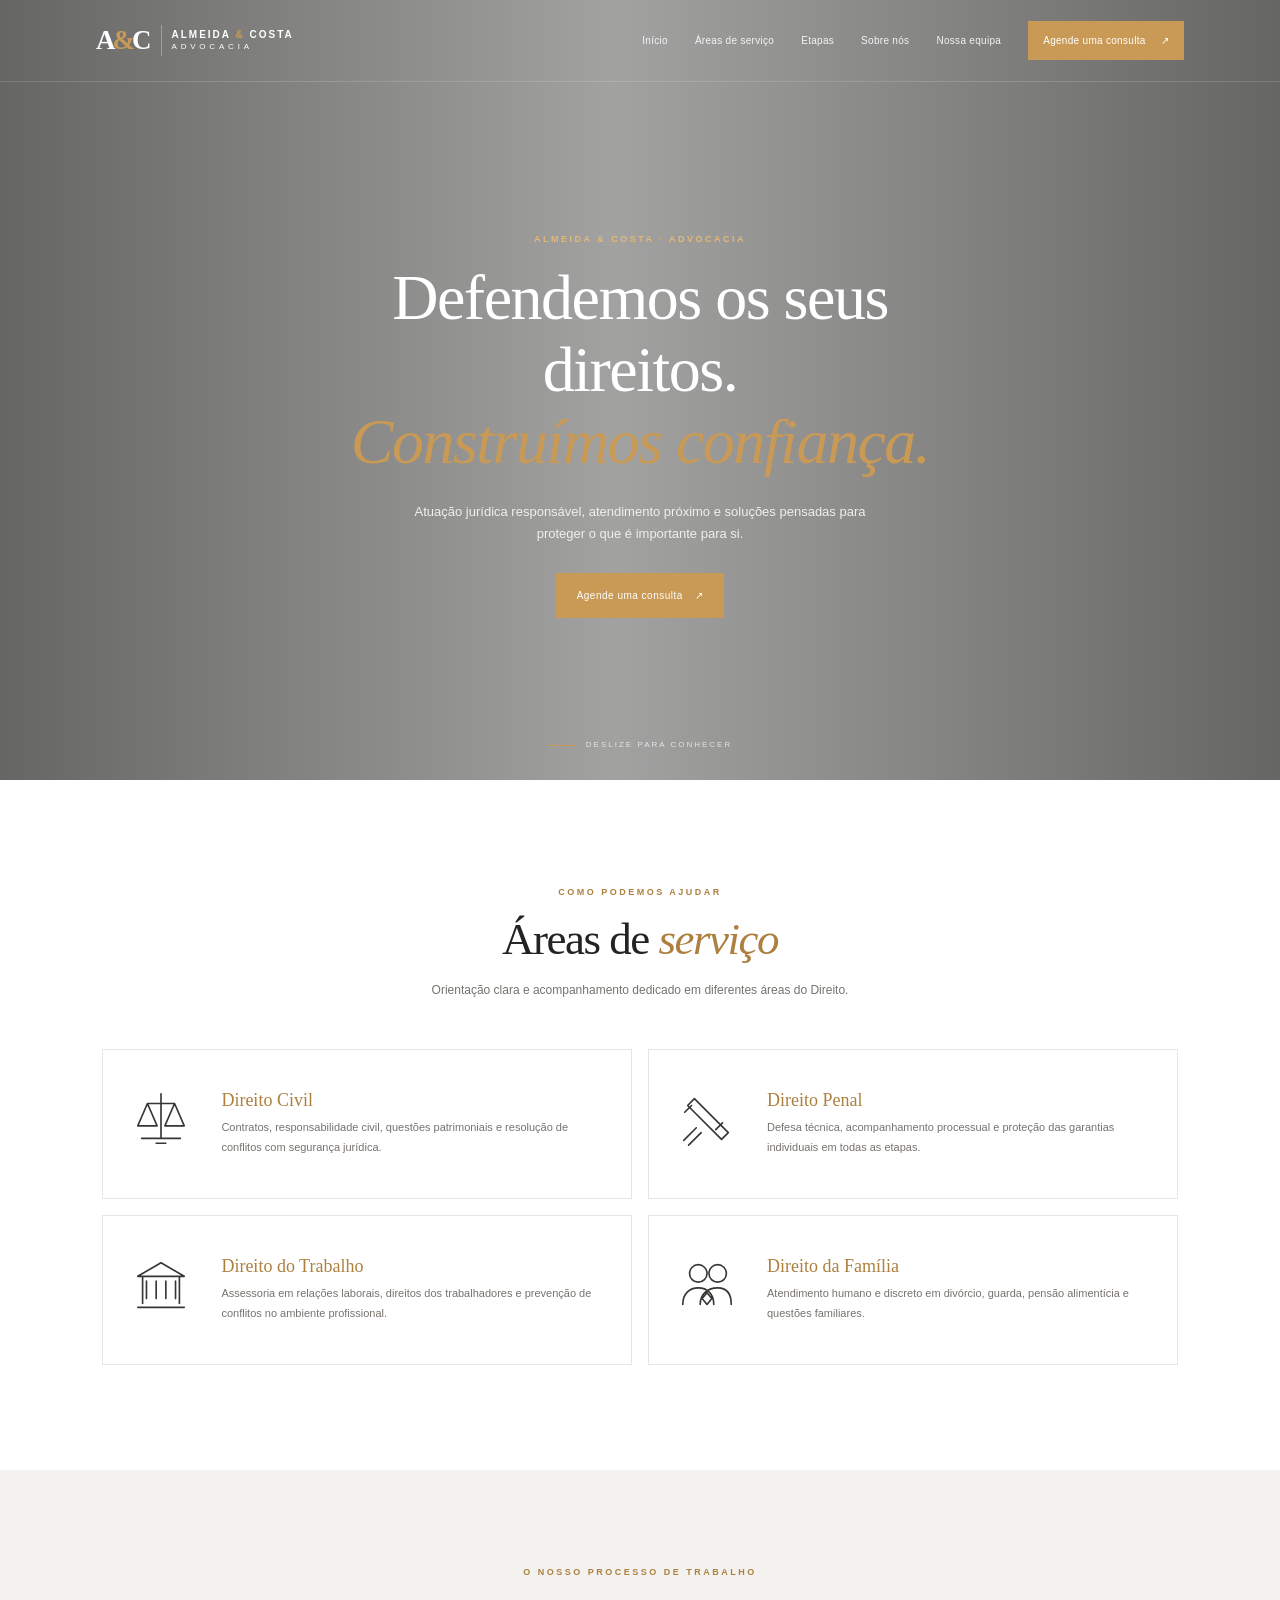
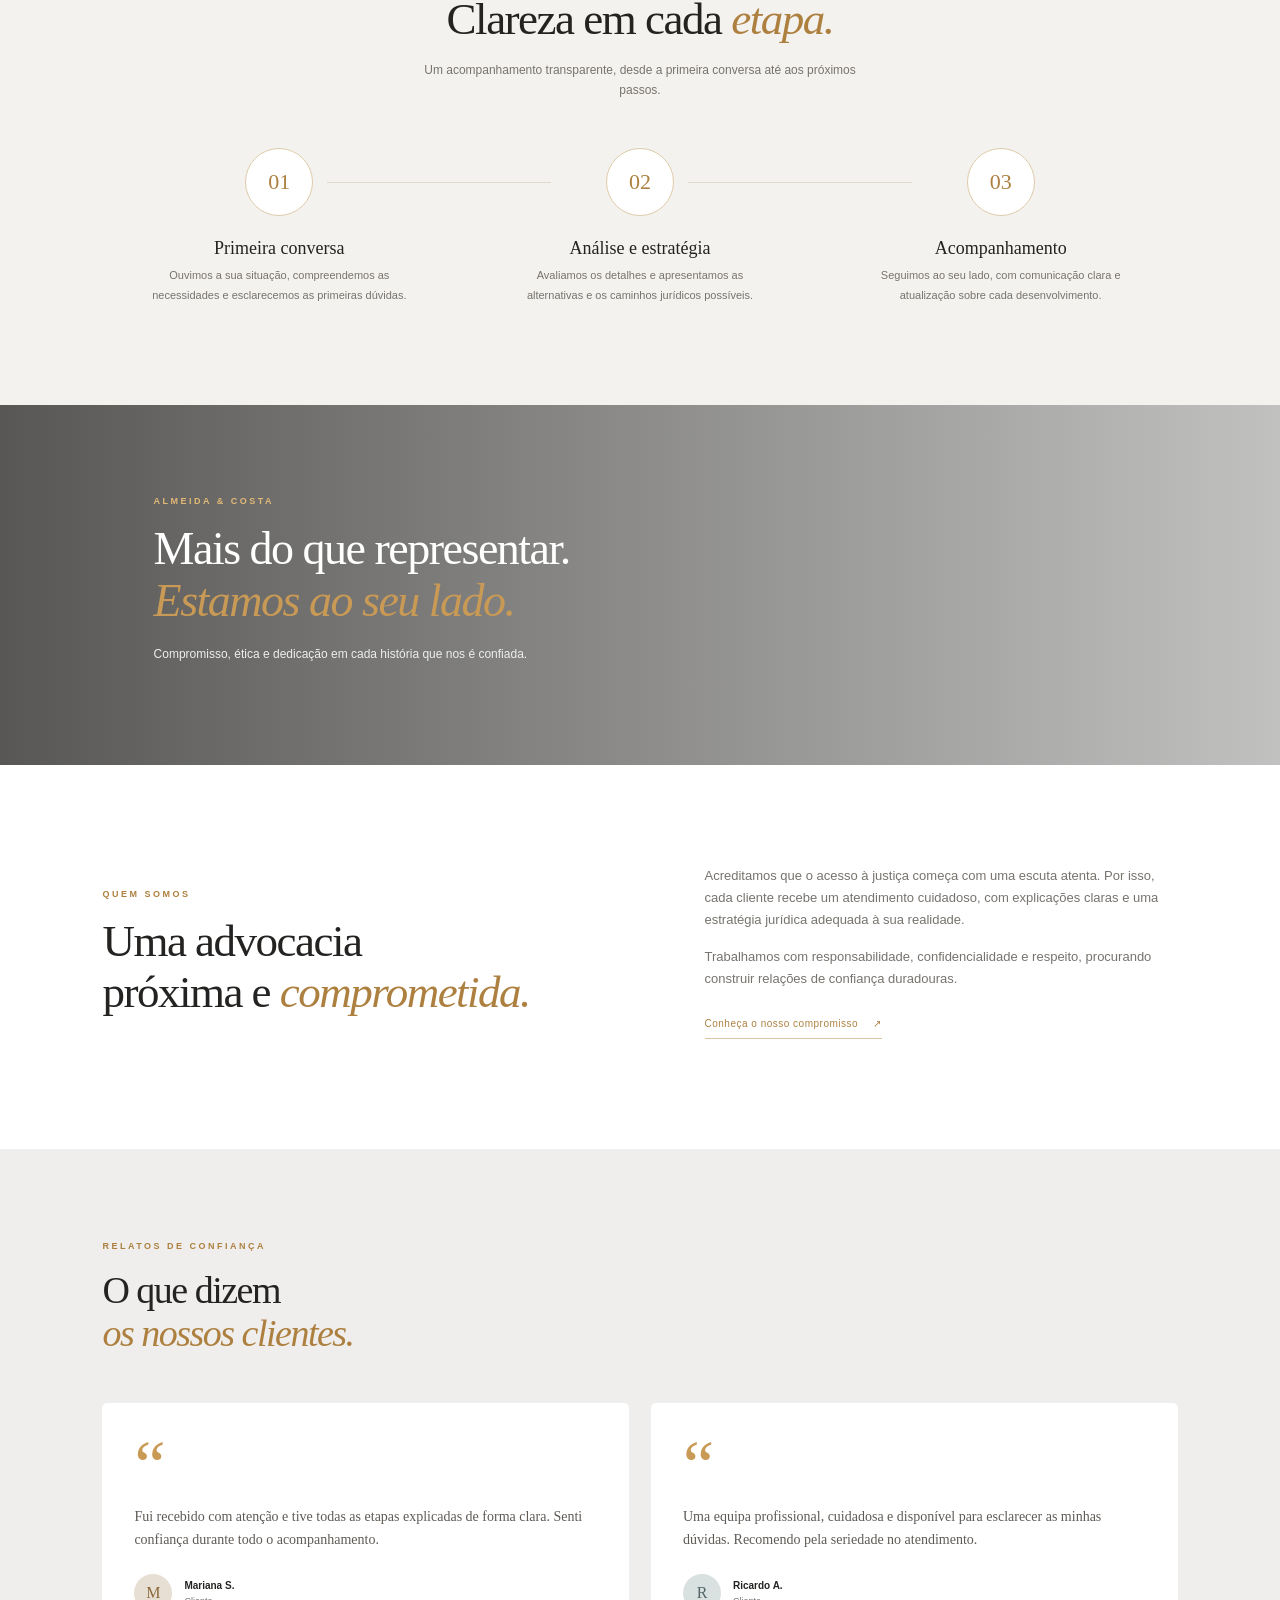
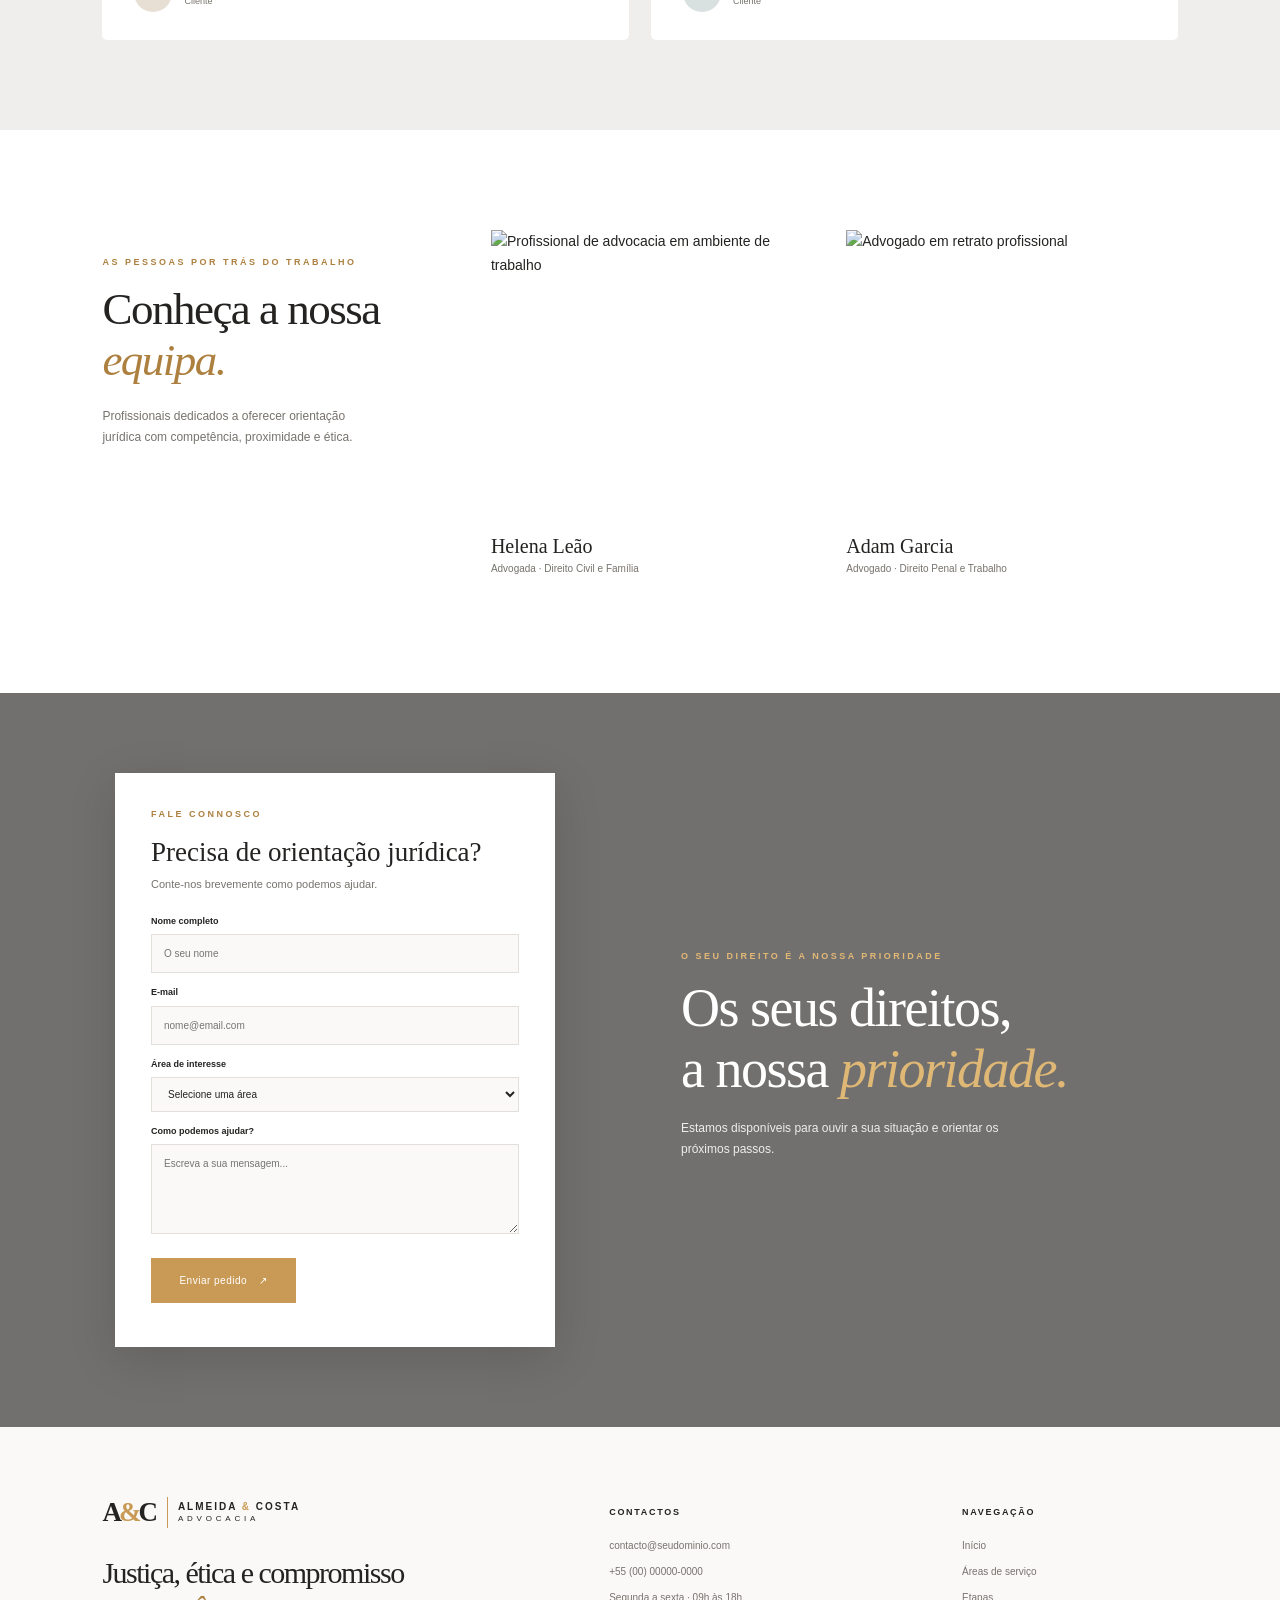
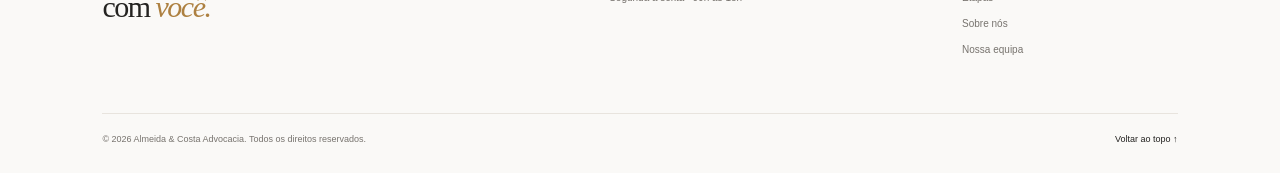
==== index.html @ a91e81d3 "Aplicar tipografia David Libre ao site" ====
<!DOCTYPE html>
<html lang="pt-BR">
<head>
  <meta charset="UTF-8">
  <meta name="viewport" content="width=device-width, initial-scale=1.0">
  <meta name="description" content="Advocacia estratégica, atendimento próximo e compromisso com os seus direitos. Conheça nossas áreas de atuação.">
  <meta name="theme-color" content="#242321">
  <title>Almeida & Costa | Advocacia</title>
  <link rel="preconnect" href="https://fonts.googleapis.com">
  <link rel="preconnect" href="https://fonts.gstatic.com" crossorigin>
  <link href="https://fonts.googleapis.com/css2?family=David+Libre:wght@400;500;700&display=swap" rel="stylesheet">
  <link rel="stylesheet" href="style.css">
</head>
<body>
  <header class="site-header" id="topo">
    <a class="brand" href="#topo" aria-label="Almeida e Costa - início">
      <span class="brand-mark">A<span>&</span>C</span>
      <span class="brand-name">ALMEIDA <i>&</i> COSTA<small>ADVOCACIA</small></span>
    </a>
    <button class="menu-toggle" aria-label="Abrir menu" aria-expanded="false"><span></span><span></span><span></span></button>
    <nav class="main-nav" aria-label="Navegação principal">
      <a href="#topo">Início</a><a href="#areas">Áreas de serviço</a><a href="#processo">Etapas</a><a href="#sobre">Sobre nós</a><a href="#equipa">Nossa equipa</a>
      <a class="nav-cta" href="#contacto">Agende uma consulta <span>↗</span></a>
    </nav>
  </header>

  <main>
    <section class="hero">
      <div class="hero-image"></div>
      <div class="hero-shade"></div>
      <div class="hero-content">
        <p class="eyebrow eyebrow-light">ALMEIDA & COSTA · ADVOCACIA</p>
        <h1>Defendemos os seus direitos.<br><em>Construímos confiança.</em></h1>
        <p class="hero-copy">Atuação jurídica responsável, atendimento próximo e soluções pensadas para proteger o que é importante para si.</p>
        <a class="button button-gold" href="#contacto">Agende uma consulta <span>↗</span></a>
      </div>
      <a class="scroll-note" href="#areas"><span></span> DESLIZE PARA CONHECER</a>
    </section>

    <section class="section services-section" id="areas">
      <div class="section-heading centered">
        <p class="eyebrow">COMO PODEMOS AJUDAR</p>
        <h2>Áreas de <em>serviço</em></h2>
        <p class="section-intro">Orientação clara e acompanhamento dedicado em diferentes áreas do Direito.</p>
      </div>
      <div class="services-grid">
        <article class="service-card"><div class="service-icon"><svg viewBox="0 0 64 64" aria-hidden="true"><path d="M32 8v43M18 15h28M12 51h40M18 15 8 38h20L18 15Zm28 0L36 38h20L46 15ZM27 56h10M32 5v3"/></svg></div><div><h3>Direito Civil</h3><p>Contratos, responsabilidade civil, questões patrimoniais e resolução de conflitos com segurança jurídica.</p></div><span class="card-arrow">↗</span></article>
        <article class="service-card"><div class="service-icon"><svg viewBox="0 0 64 64" aria-hidden="true"><path d="m12 17 7-7 35 35-7 7L12 17Zm-3 7 7-7m25 25 7-7M8 53l13-13m-8 18 13-13"/></svg></div><div><h3>Direito Penal</h3><p>Defesa técnica, acompanhamento processual e proteção das garantias individuais em todas as etapas.</p></div><span class="card-arrow">↗</span></article>
        <article class="service-card"><div class="service-icon"><svg viewBox="0 0 64 64" aria-hidden="true"><path d="M8 54h48M13 50V22h38v28M8 22h48L32 8 8 22Zm9 5v18m10-18v18m10-18v18m10-18v18"/></svg></div><div><h3>Direito do Trabalho</h3><p>Assessoria em relações laborais, direitos dos trabalhadores e prevenção de conflitos no ambiente profissional.</p></div><span class="card-arrow">↗</span></article>
        <article class="service-card"><div class="service-icon"><svg viewBox="0 0 64 64" aria-hidden="true"><circle cx="23" cy="19" r="9"/><circle cx="43" cy="19" r="9"/><path d="M7 51c0-11 7-17 16-17s16 6 16 17M25 51c0-11 8-17 18-17s14 6 14 17M32 39l-5 6 5 6 5-6-5-6Z"/></svg></div><div><h3>Direito da Família</h3><p>Atendimento humano e discreto em divórcio, guarda, pensão alimentícia e questões familiares.</p></div><span class="card-arrow">↗</span></article>
      </div>
    </section>

    <section class="section process-section" id="processo">
      <div class="section-heading centered">
        <p class="eyebrow">O NOSSO PROCESSO DE TRABALHO</p>
        <h2>Clareza em cada <em>etapa.</em></h2>
        <p class="section-intro">Um acompanhamento transparente, desde a primeira conversa até aos próximos passos.</p>
      </div>
      <div class="process-grid">
        <article class="process-step"><div class="process-symbol">01</div><span class="process-line"></span><h3>Primeira conversa</h3><p>Ouvimos a sua situação, compreendemos as necessidades e esclarecemos as primeiras dúvidas.</p></article>
        <article class="process-step"><div class="process-symbol">02</div><span class="process-line"></span><h3>Análise e estratégia</h3><p>Avaliamos os detalhes e apresentamos as alternativas e os caminhos jurídicos possíveis.</p></article>
        <article class="process-step"><div class="process-symbol">03</div><span class="process-line"></span><h3>Acompanhamento</h3><p>Seguimos ao seu lado, com comunicação clara e atualização sobre cada desenvolvimento.</p></article>
      </div>
    </section>

    <section class="about-banner" id="sobre">
      <div class="about-banner-bg"></div><div class="about-banner-overlay"></div>
      <div class="about-banner-content"><p class="eyebrow eyebrow-light">ALMEIDA & COSTA</p><h2>Mais do que representar.<br><em>Estamos ao seu lado.</em></h2><p>Compromisso, ética e dedicação em cada história que nos é confiada.</p></div>
    </section>
    <section class="section about-detail">
      <div class="about-copy"><p class="eyebrow">QUEM SOMOS</p><h2>Uma advocacia<br>próxima e <em>comprometida.</em></h2></div>
      <div class="about-text"><p>Acreditamos que o acesso à justiça começa com uma escuta atenta. Por isso, cada cliente recebe um atendimento cuidadoso, com explicações claras e uma estratégia jurídica adequada à sua realidade.</p><p>Trabalhamos com responsabilidade, confidencialidade e respeito, procurando construir relações de confiança duradouras.</p><a class="text-link" href="#contacto">Conheça o nosso compromisso <span>↗</span></a></div>
    </section>

    <section class="testimonials-section">
      <div class="section testimonials-inner">
        <div class="section-heading"><p class="eyebrow">RELATOS DE CONFIANÇA</p><h2>O que dizem<br><em>os nossos clientes.</em></h2></div>
        <div class="testimonial-grid">
          <article class="testimonial"><div class="quote-mark">“</div><p>Fui recebido com atenção e tive todas as etapas explicadas de forma clara. Senti confiança durante todo o acompanhamento.</p><div class="client"><span class="client-avatar avatar-one">M</span><div><strong>Mariana S.</strong><small>Cliente</small></div></div></article>
          <article class="testimonial"><div class="quote-mark">“</div><p>Uma equipa profissional, cuidadosa e disponível para esclarecer as minhas dúvidas. Recomendo pela seriedade no atendimento.</p><div class="client"><span class="client-avatar avatar-two">R</span><div><strong>Ricardo A.</strong><small>Cliente</small></div></div></article>
        </div>
      </div>
    </section>

    <section class="section team-section" id="equipa">
      <div class="team-intro"><p class="eyebrow">AS PESSOAS POR TRÁS DO TRABALHO</p><h2>Conheça a nossa <em>equipa.</em></h2><p>Profissionais dedicados a oferecer orientação jurídica com competência, proximidade e ética.</p></div>
      <article class="team-card"><img src="https://images.unsplash.com/photo-1551836022-d5d88e9218df?auto=format&fit=crop&w=800&q=85" alt="Profissional de advocacia em ambiente de trabalho"><h3>Helena Leão</h3><p>Advogada · Direito Civil e Família</p></article>
      <article class="team-card"><img src="https://images.unsplash.com/photo-1560250097-0b93528c311a?auto=format&fit=crop&w=800&q=85" alt="Advogado em retrato profissional"><h3>Adam Garcia</h3><p>Advogado · Direito Penal e Trabalho</p></article>
    </section>

    <section class="contact-section" id="contacto">
      <div class="contact-photo"></div><div class="contact-overlay"></div>
      <div class="contact-inner">
        <form class="contact-form" id="contact-form">
          <p class="eyebrow">FALE CONNOSCO</p><h2>Precisa de orientação jurídica?</h2><p class="form-intro">Conte-nos brevemente como podemos ajudar.</p>
          <label for="name">Nome completo</label><input id="name" name="name" type="text" placeholder="O seu nome" required>
          <label for="email">E-mail</label><input id="email" name="email" type="email" placeholder="nome@email.com" required>
          <label for="subject">Área de interesse</label><select id="subject" name="subject" required><option value="">Selecione uma área</option><option>Direito Civil</option><option>Direito Penal</option><option>Direito do Trabalho</option><option>Direito da Família</option><option>Outro assunto</option></select>
          <label for="message">Como podemos ajudar?</label><textarea id="message" name="message" rows="4" placeholder="Escreva a sua mensagem..." required></textarea>
          <button class="button button-gold form-button" type="submit">Enviar pedido <span>↗</span></button>
          <p class="form-feedback" id="form-feedback" role="status"></p>
        </form>
        <div class="contact-statement"><p class="eyebrow eyebrow-light">O SEU DIREITO É A NOSSA PRIORIDADE</p><h2>Os seus direitos,<br>a nossa <em>prioridade.</em></h2><p>Estamos disponíveis para ouvir a sua situação e orientar os próximos passos.</p></div>
      </div>
    </section>
  </main>

  <footer class="site-footer">
    <div class="footer-main"><div><a class="brand footer-brand" href="#topo"><span class="brand-mark">A<span>&</span>C</span><span class="brand-name">ALMEIDA <i>&</i> COSTA<small>ADVOCACIA</small></span></a><h2>Justiça, ética e compromisso<br>com <em>você.</em></h2></div>
      <div class="footer-column"><h3>CONTACTOS</h3><a href="mailto:contacto@seudominio.com">contacto@seudominio.com</a><a href="tel:+5500000000000">+55 (00) 00000-0000</a><p>Segunda a sexta · 09h às 18h</p></div>
      <div class="footer-column"><h3>NAVEGAÇÃO</h3><a href="#topo">Início</a><a href="#areas">Áreas de serviço</a><a href="#processo">Etapas</a><a href="#sobre">Sobre nós</a><a href="#equipa">Nossa equipa</a></div>
    </div>
    <div class="footer-bottom"><span>© <span id="year"></span> Almeida & Costa Advocacia. Todos os direitos reservados.</span><a href="#topo">Voltar ao topo ↑</a></div>
  </footer>
  <script src="script.js"></script>
</body>
</html>
---- style.css ----
:root{--ink:#242321;--muted:#77736e;--gold:#c99a55;--gold-dark:#ad8040;--paper:#fff;--soft:#f4f2ef;--line:#e8e4de;--serif:'Playfair Display',Georgia,serif;--sans:'DM Sans',Arial,sans-serif}*{box-sizing:border-box}html{scroll-behavior:smooth;scroll-padding-top:88px}body{margin:0;color:var(--ink);font-family:var(--sans);font-size:14px;line-height:1.7}a{color:inherit;text-decoration:none}button,input,textarea,select{font:inherit}.site-header{height:82px;padding:0 7.5%;display:flex;align-items:center;justify-content:space-between;position:absolute;z-index:10;top:0;left:0;width:100%;color:#fff;border-bottom:1px solid #ffffff25}.brand{display:flex;align-items:center;gap:10px;color:inherit}.brand-mark{font:600 27px var(--serif);letter-spacing:-3px;border-right:1px solid var(--gold);padding-right:12px}.brand-mark span,.brand-name i{color:var(--gold);font-style:normal}.brand-name{font-size:10px;letter-spacing:2px;font-weight:700;line-height:1.35}.brand-name small{display:block;font-size:8px;letter-spacing:3.8px;font-weight:400}.main-nav{display:flex;align-items:center;gap:27px;font-size:10px;letter-spacing:.3px}.main-nav>a:not(.nav-cta){opacity:.9;transition:color .2s}.main-nav>a:hover{color:#e0b875}.nav-cta{background:var(--gold);padding:11px 15px;color:#fff}.nav-cta span,.button span{margin-left:12px}.menu-toggle{display:none;background:none;border:0;color:white}.hero{height:min(780px,100vh);min-height:620px;position:relative;display:grid;place-items:center;text-align:center;color:#fff;overflow:hidden}.hero-image,.hero-shade,.about-banner-bg,.about-banner-overlay,.contact-photo,.contact-overlay{position:absolute;inset:0}.hero-image{background:url('https://images.unsplash.com/photo-1521737711867-e3b97375f902?auto=format&fit=crop&w=2000&q=90') center 44%/cover}.hero-shade{background:linear-gradient(90deg,#171614a8,#17161466 48%,#171614a8)}.hero-content{position:relative;z-index:1;max-width:680px;padding:100px 24px 30px}.eyebrow{font-size:9px;letter-spacing:2.5px;color:var(--gold-dark);font-weight:700;margin:0 0 14px}.eyebrow-light{color:#e2b875}.hero h1,.section-heading h2,.about-banner h2,.about-copy h2,.team-intro h2,.contact-statement h2,.footer-main h2{font:500 clamp(38px,5.2vw,64px)/1.13 var(--serif);letter-spacing:-1.5px;margin:0}.hero h1 em,.about-banner h2 em,.about-copy h2 em,.section-heading h2 em,.team-intro h2 em,.contact-statement h2 em,.footer-main h2 em{font-style:italic;color:var(--gold)}.hero-copy{max-width:490px;margin:22px auto 28px;color:#f1efeb;font-size:13px}.button{display:inline-flex;align-items:center;justify-content:center;border:0;padding:14px 21px;font-size:10px;letter-spacing:.5px;cursor:pointer;transition:background .2s,transform .2s}.button:hover{transform:translateY(-2px);background:var(--gold-dark)}.button-gold{background:var(--gold);color:white}.scroll-note{position:absolute;bottom:28px;left:50%;transform:translateX(-50%);font-size:8px;letter-spacing:2px;color:#ffffffb8;display:flex;align-items:center;gap:10px}.scroll-note span{height:1px;width:28px;background:var(--gold)}.section{padding:105px 8%}.section-heading{margin-bottom:48px}.section-heading.centered{text-align:center}.section-heading h2,.about-copy h2,.team-intro h2{font-size:clamp(32px,4vw,45px)}.section-heading h2 em,.about-copy h2 em,.team-intro h2 em{color:var(--gold-dark)}.section-intro{max-width:470px;color:var(--muted);font-size:12px;margin:15px auto 0}.services-grid{max-width:1080px;margin:auto;display:grid;grid-template-columns:repeat(2,1fr);gap:16px}.service-card{position:relative;display:flex;align-items:center;gap:25px;border:1px solid var(--line);padding:24px 27px;min-height:150px;transition:border-color .2s,transform .2s}.service-card:hover{border-color:var(--gold);transform:translateY(-3px)}.service-icon{width:66px;flex:0 0 66px;color:#383633}.service-icon svg{width:62px;height:62px;fill:none;stroke:currentColor;stroke-width:1.7;stroke-linecap:round;stroke-linejoin:round}.service-card h3,.process-step h3,.team-card h3{font:500 20px var(--serif);margin:0 0 7px}.service-card h3{font-size:18px;color:var(--gold-dark)}.service-card p,.process-step p,.team-card p{font-size:11px;line-height:1.75;color:var(--muted);margin:0}.card-arrow{position:absolute;right:20px;top:18px;color:var(--gold);opacity:0;transition:opacity .2s}.service-card:hover .card-arrow{opacity:1}.process-section{background:var(--soft);padding-top:95px;padding-bottom:100px}.process-grid{max-width:1040px;margin:auto;display:grid;grid-template-columns:repeat(3,1fr);gap:42px}.process-step{text-align:center;position:relative;padding:0 18px}.process-symbol{margin:0 auto 22px;width:68px;height:68px;border:1px solid #dfcba9;border-radius:50%;display:grid;place-items:center;color:var(--gold-dark);font:500 22px var(--serif);background:#fff}.process-line{position:absolute;width:calc(100% - 95px);height:1px;background:#ded8cf;top:34px;left:calc(50% + 48px)}.process-step:last-child .process-line{display:none}.process-step h3{font-size:18px}.process-step p{max-width:260px;margin:auto}.about-banner{height:360px;position:relative;display:flex;align-items:center;color:#fff;overflow:hidden}.about-banner-bg{background:url('https://images.unsplash.com/photo-1521791055366-0d553872125f?auto=format&fit=crop&w=1900&q=85') center 48%/cover}.about-banner-overlay{background:linear-gradient(90deg,#171614b8,#17161444)}.about-banner-content{position:relative;z-index:1;margin-left:12%;max-width:550px}.about-banner h2{font-size:46px}.about-banner-content>p:last-child{color:#eee;font-size:12px;margin-top:17px}.about-detail{display:grid;grid-template-columns:1fr 1fr;gap:12%;align-items:center;padding-top:100px;padding-bottom:110px}.about-text p{color:var(--muted);font-size:13px;margin:0 0 15px}.text-link{display:inline-block;color:var(--gold-dark);font-size:10px;letter-spacing:.5px;margin-top:10px;border-bottom:1px solid #d9c5a4;padding-bottom:6px}.text-link span{margin-left:12px}.testimonials-section{background:#efeeec}.testimonials-inner{padding-top:90px;padding-bottom:90px}.testimonials-inner .section-heading h2{font-size:38px}.testimonial-grid{display:grid;grid-template-columns:1fr 1fr;gap:22px}.testimonial{background:#fff;border-radius:5px;padding:28px 32px;min-height:215px;position:relative}.quote-mark{font:70px/1 var(--serif);color:var(--gold)}.testimonial>p{font:14px/1.7 var(--serif);color:#5f5a55;margin:4px 0 22px}.client{display:flex;align-items:center;gap:12px}.client-avatar{height:38px;width:38px;border-radius:50%;display:grid;place-items:center;background:#e7dfd3;color:#8c693a;font:16px var(--serif)}.avatar-two{background:#d9e0e0;color:#526568}.client strong,.client small{display:block}.client strong{font-size:10px}.client small{font-size:9px;color:var(--muted)}.team-section{display:grid;grid-template-columns:1.1fr 1fr 1fr;gap:24px;align-items:start;padding-top:100px;padding-bottom:115px}.team-intro{padding:25px 25px 0 0}.team-intro>p:last-child{font-size:12px;color:var(--muted);max-width:280px;margin-top:20px}.team-card img{display:block;width:100%;height:290px;object-fit:cover;filter:saturate(.78)}.team-card h3{font-size:20px;margin:15px 0 2px}.team-card p{font-size:10px}.contact-section{position:relative;padding:80px 8%;color:#fff;overflow:hidden}.contact-photo{background:url('https://images.unsplash.com/photo-1505664194779-8beaceb93744?auto=format&fit=crop&w=2000&q=85') center/cover;filter:blur(1px);transform:scale(1.02)}.contact-overlay{background:#1716149c}.contact-inner{position:relative;z-index:1;max-width:1050px;margin:auto;display:grid;grid-template-columns:minmax(300px,440px) 1fr;gap:12%;align-items:center}.contact-form{background:#fff;color:var(--ink);padding:34px 36px;box-shadow:0 12px 45px #0002}.contact-form h2{font:500 27px/1.2 var(--serif);margin:0 0 7px}.form-intro{font-size:11px;color:var(--muted);margin:0 0 20px}.contact-form label{display:block;font-size:9px;font-weight:700;margin:12px 0 5px}.contact-form input,.contact-form select,.contact-form textarea{width:100%;border:1px solid #e3e0dc;background:#faf9f7;padding:10px 12px;font-size:10px;color:var(--ink);outline:none}.contact-form input:focus,.contact-form select:focus,.contact-form textarea:focus{border-color:var(--gold)}.contact-form textarea{resize:vertical}.form-button{margin-top:16px;min-width:145px}.form-feedback{font-size:10px;color:var(--gold-dark);margin:10px 0 0}.contact-statement{max-width:410px}.contact-statement h2{font-size:clamp(35px,4.5vw,54px)}.contact-statement h2 em{color:#e0b875}.contact-statement>p:last-child{font-size:12px;color:#eee;max-width:330px;margin-top:18px}.site-footer{padding:70px 8% 25px;background:#faf9f7}.footer-main{display:grid;grid-template-columns:1.5fr 1fr .7fr;gap:45px;padding-bottom:55px}.footer-brand{color:var(--ink)}.footer-main h2{font-size:30px;margin-top:28px}.footer-main h2 em{color:var(--gold-dark)}.footer-column{display:flex;flex-direction:column;gap:9px;padding-top:8px}.footer-column h3{font-size:9px;letter-spacing:1.7px;margin:0 0 8px}.footer-column a,.footer-column p{font-size:10px;color:var(--muted);margin:0}.footer-column a:hover,.footer-bottom a:hover{color:var(--gold-dark)}.footer-bottom{border-top:1px solid var(--line);padding-top:18px;display:flex;justify-content:space-between;color:var(--muted);font-size:9px}.footer-bottom a{color:var(--ink)}.reveal{opacity:0;transform:translateY(22px);transition:opacity .65s ease,transform .65s ease}.reveal.visible{opacity:1;transform:none}@media(max-width:900px){.site-header{padding:0 5%}.main-nav{gap:14px;font-size:9px}.section{padding-left:6%;padding-right:6%}.contact-inner{gap:7%}.team-section{grid-template-columns:1fr 1fr}.team-intro{grid-column:1/-1;max-width:500px}.team-card img{height:330px}}@media(max-width:680px){html{scroll-padding-top:70px}.site-header{height:70px;background:#211f1dc9;padding:0 6%}.brand-mark{font-size:24px}.menu-toggle{display:flex;flex-direction:column;gap:5px;padding:10px}.menu-toggle span{width:23px;height:1px;background:#fff;display:block}.main-nav{display:none;position:absolute;top:70px;left:0;width:100%;padding:22px 6% 26px;background:#242321;flex-direction:column;align-items:stretch;gap:18px;font-size:12px}.main-nav.open{display:flex}.nav-cta{text-align:center}.hero{min-height:620px;height:88vh}.hero-image{background-position:52% center}.hero-content{padding-top:90px}.hero h1{font-size:43px}.hero-copy{font-size:12px}.section{padding:76px 6%}.section-heading{margin-bottom:34px}.services-grid{grid-template-columns:1fr;gap:12px}.service-card{min-height:130px;padding:20px;gap:18px}.service-icon{width:55px;flex-basis:55px}.service-icon svg{width:53px;height:53px}.service-card h3{font-size:17px}.service-card p{font-size:10px}.process-grid{grid-template-columns:1fr;gap:34px}.process-step{padding:0 10px}.process-line{width:1px;height:30px;top:75px;left:50%}.process-step:last-child .process-line{display:none}.about-banner{height:330px}.about-banner-content{margin:0 7%}.about-banner h2{font-size:38px}.about-detail{grid-template-columns:1fr;gap:22px;padding-top:75px;padding-bottom:75px}.testimonial-grid{grid-template-columns:1fr}.testimonial{padding:24px}.team-section{grid-template-columns:1fr 1fr;gap:16px;padding-top:75px;padding-bottom:80px}.team-intro{grid-column:1/-1;padding:0 0 10px}.team-card img{height:230px}.team-card h3{font-size:17px}.team-card p{font-size:9px}.contact-section{padding:55px 6%}.contact-inner{grid-template-columns:1fr;gap:35px}.contact-form{padding:27px 23px}.contact-statement{padding:0 8px 15px}.contact-statement h2{font-size:39px}.footer-main{grid-template-columns:1fr 1fr;gap:32px}.footer-main>div:first-child{grid-column:1/-1}.footer-main h2{font-size:27px}.footer-bottom{gap:15px;flex-direction:column}.scroll-note{bottom:20px}}@media(prefers-reduced-motion:reduce){html{scroll-behavior:auto}*,*::before,*::after{transition:none!important}.reveal{opacity:1;transform:none}}
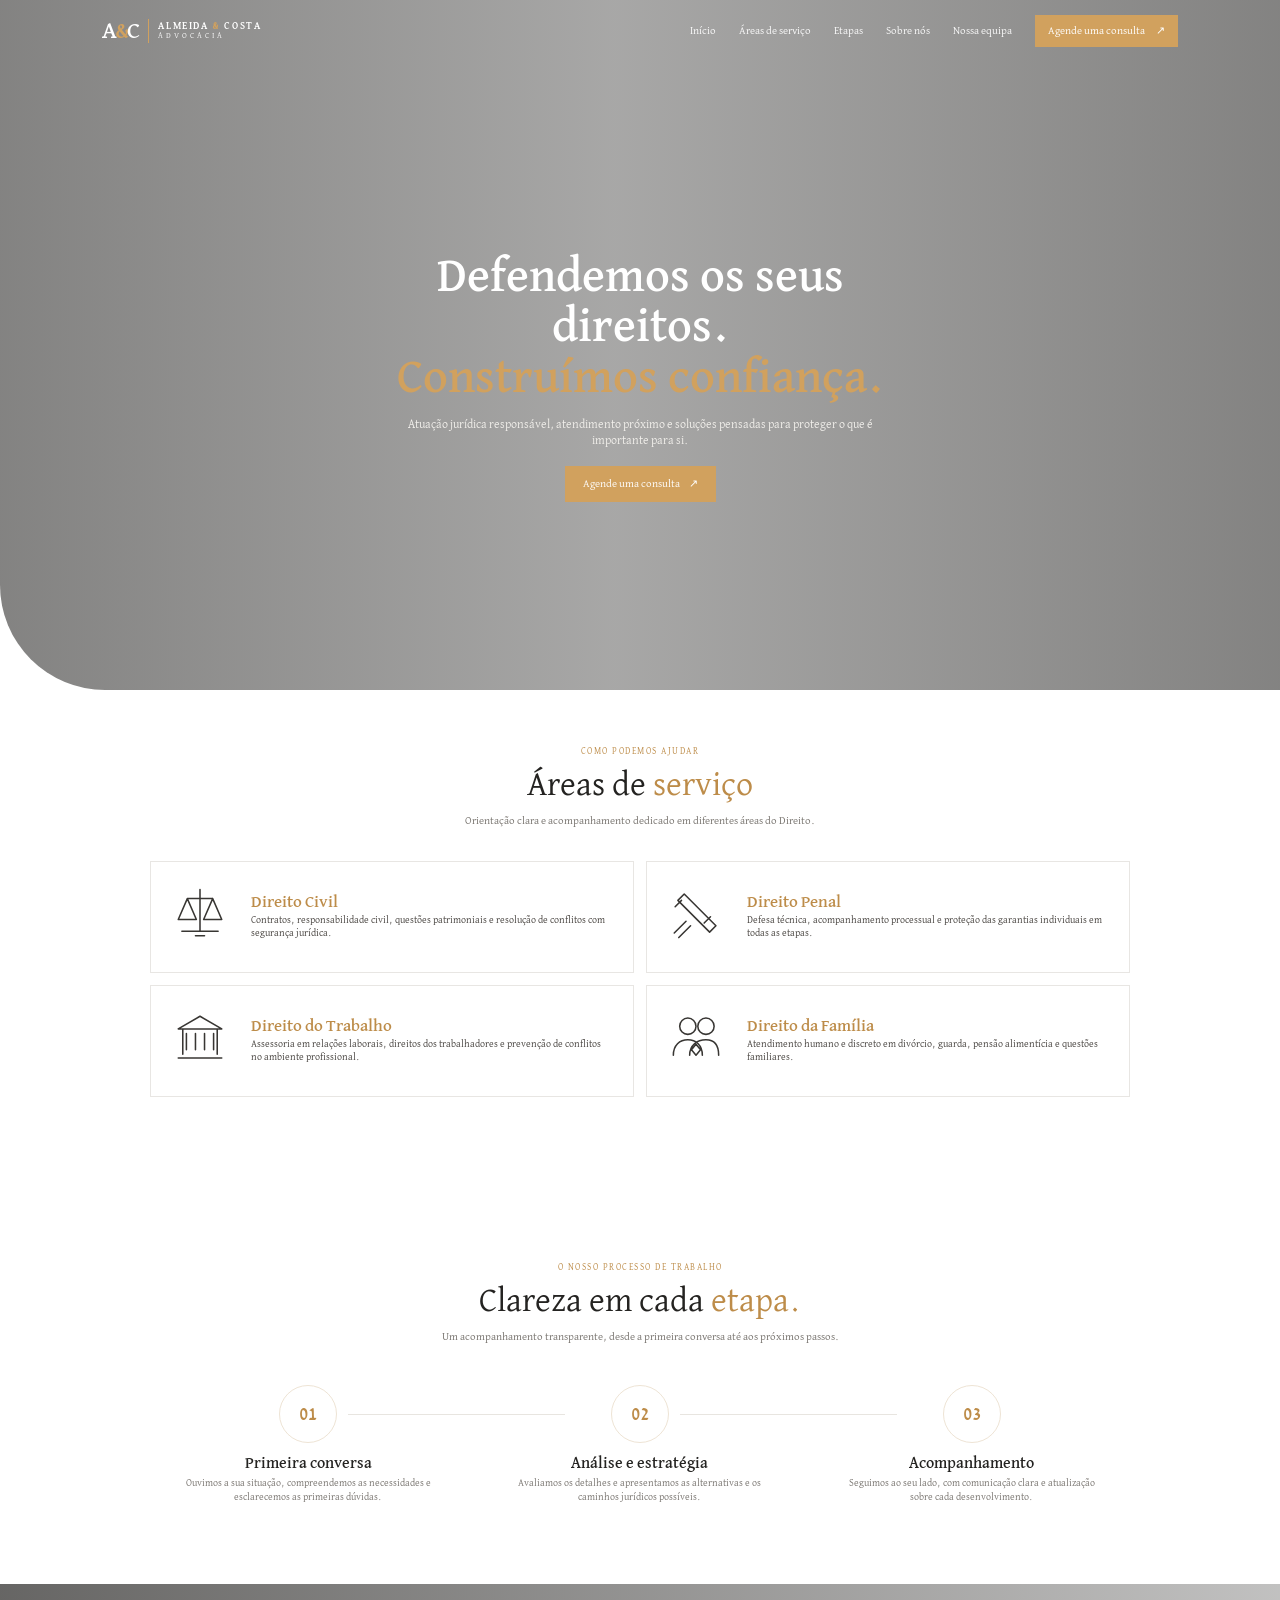
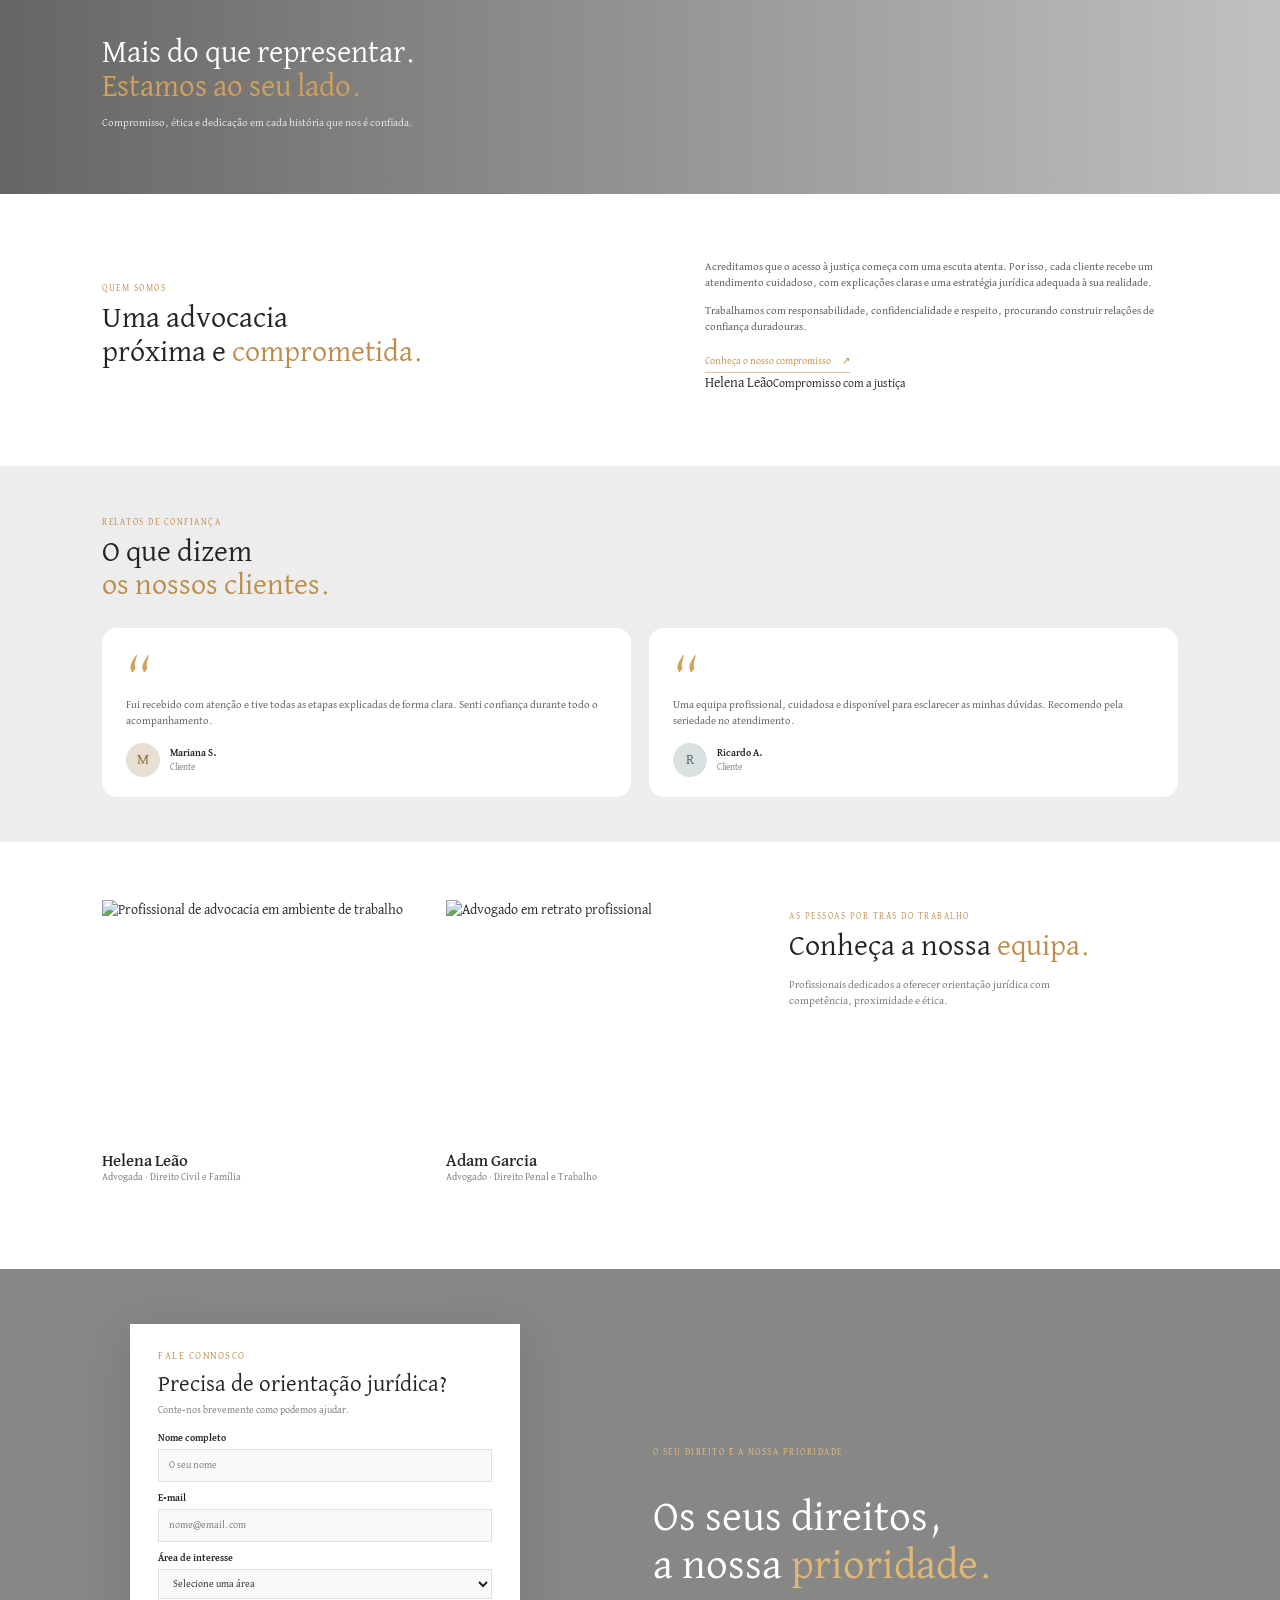
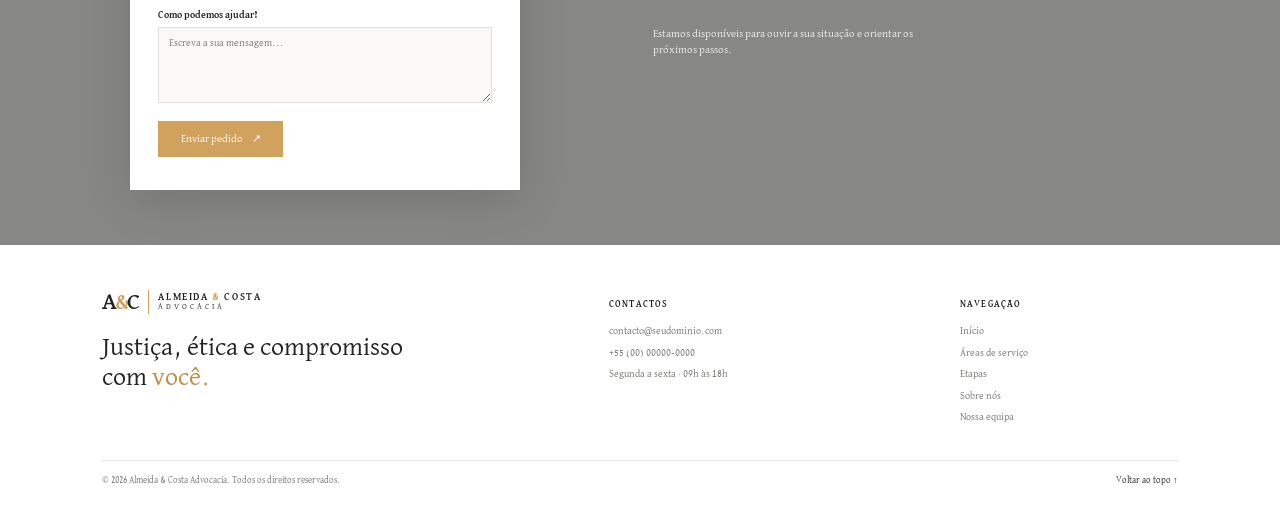
==== commit 5ae53e32: "Restaurar assinatura na secção Quem Somos" ====
--- a/index.html
+++ b/index.html
@@ -8,7 +8,7 @@
   <title>Almeida & Costa | Advocacia</title>
   <link rel="preconnect" href="https://fonts.googleapis.com">
   <link rel="preconnect" href="https://fonts.gstatic.com" crossorigin>
-  <link href="https://fonts.googleapis.com/css2?family=David+Libre:wght@400;500;700&display=swap" rel="stylesheet">
+  <link href="https://fonts.googleapis.com/css2?family=Allura&family=David+Libre:wght@400;500;700&display=swap" rel="stylesheet">
   <link rel="stylesheet" href="style.css">
 </head>
 <body>
@@ -70,7 +70,7 @@
     </section>
     <section class="section about-detail">
       <div class="about-copy"><p class="eyebrow">QUEM SOMOS</p><h2>Uma advocacia<br>próxima e <em>comprometida.</em></h2></div>
-      <div class="about-text"><p>Acreditamos que o acesso à justiça começa com uma escuta atenta. Por isso, cada cliente recebe um atendimento cuidadoso, com explicações claras e uma estratégia jurídica adequada à sua realidade.</p><p>Trabalhamos com responsabilidade, confidencialidade e respeito, procurando construir relações de confiança duradouras.</p><a class="text-link" href="#contacto">Conheça o nosso compromisso <span>↗</span></a></div>
+      <div class="about-text"><p>Acreditamos que o acesso à justiça começa com uma escuta atenta. Por isso, cada cliente recebe um atendimento cuidadoso, com explicações claras e uma estratégia jurídica adequada à sua realidade.</p><p>Trabalhamos com responsabilidade, confidencialidade e respeito, procurando construir relações de confiança duradouras.</p><a class="text-link" href="#contacto">Conheça o nosso compromisso <span>↗</span></a><div class="about-signature" aria-label="Assinatura de Helena Leão"><span>Helena Leão</span><small>Compromisso com a justiça</small></div></div>
     </section>
 
     <section class="testimonials-section">
--- a/style.css
+++ b/style.css
@@ -1 +1,17 @@
-:root{--ink:#242321;--muted:#77736e;--gold:#c99a55;--gold-dark:#ad8040;--paper:#fff;--soft:#f4f2ef;--line:#e8e4de;--serif:'Playfair Display',Georgia,serif;--sans:'DM Sans',Arial,sans-serif}*{box-sizing:border-box}html{scroll-behavior:smooth;scroll-padding-top:88px}body{margin:0;color:var(--ink);font-family:var(--sans);font-size:14px;line-height:1.7}a{color:inherit;text-decoration:none}button,input,textarea,select{font:inherit}.site-header{height:82px;padding:0 7.5%;display:flex;align-items:center;justify-content:space-between;position:absolute;z-index:10;top:0;left:0;width:100%;color:#fff;border-bottom:1px solid #ffffff25}.brand{display:flex;align-items:center;gap:10px;color:inherit}.brand-mark{font:600 27px var(--serif);letter-spacing:-3px;border-right:1px solid var(--gold);padding-right:12px}.brand-mark span,.brand-name i{color:var(--gold);font-style:normal}.brand-name{font-size:10px;letter-spacing:2px;font-weight:700;line-height:1.35}.brand-name small{display:block;font-size:8px;letter-spacing:3.8px;font-weight:400}.main-nav{display:flex;align-items:center;gap:27px;font-size:10px;letter-spacing:.3px}.main-nav>a:not(.nav-cta){opacity:.9;transition:color .2s}.main-nav>a:hover{color:#e0b875}.nav-cta{background:var(--gold);padding:11px 15px;color:#fff}.nav-cta span,.button span{margin-left:12px}.menu-toggle{display:none;background:none;border:0;color:white}.hero{height:min(780px,100vh);min-height:620px;position:relative;display:grid;place-items:center;text-align:center;color:#fff;overflow:hidden}.hero-image,.hero-shade,.about-banner-bg,.about-banner-overlay,.contact-photo,.contact-overlay{position:absolute;inset:0}.hero-image{background:url('https://images.unsplash.com/photo-1521737711867-e3b97375f902?auto=format&fit=crop&w=2000&q=90') center 44%/cover}.hero-shade{background:linear-gradient(90deg,#171614a8,#17161466 48%,#171614a8)}.hero-content{position:relative;z-index:1;max-width:680px;padding:100px 24px 30px}.eyebrow{font-size:9px;letter-spacing:2.5px;color:var(--gold-dark);font-weight:700;margin:0 0 14px}.eyebrow-light{color:#e2b875}.hero h1,.section-heading h2,.about-banner h2,.about-copy h2,.team-intro h2,.contact-statement h2,.footer-main h2{font:500 clamp(38px,5.2vw,64px)/1.13 var(--serif);letter-spacing:-1.5px;margin:0}.hero h1 em,.about-banner h2 em,.about-copy h2 em,.section-heading h2 em,.team-intro h2 em,.contact-statement h2 em,.footer-main h2 em{font-style:italic;color:var(--gold)}.hero-copy{max-width:490px;margin:22px auto 28px;color:#f1efeb;font-size:13px}.button{display:inline-flex;align-items:center;justify-content:center;border:0;padding:14px 21px;font-size:10px;letter-spacing:.5px;cursor:pointer;transition:background .2s,transform .2s}.button:hover{transform:translateY(-2px);background:var(--gold-dark)}.button-gold{background:var(--gold);color:white}.scroll-note{position:absolute;bottom:28px;left:50%;transform:translateX(-50%);font-size:8px;letter-spacing:2px;color:#ffffffb8;display:flex;align-items:center;gap:10px}.scroll-note span{height:1px;width:28px;background:var(--gold)}.section{padding:105px 8%}.section-heading{margin-bottom:48px}.section-heading.centered{text-align:center}.section-heading h2,.about-copy h2,.team-intro h2{font-size:clamp(32px,4vw,45px)}.section-heading h2 em,.about-copy h2 em,.team-intro h2 em{color:var(--gold-dark)}.section-intro{max-width:470px;color:var(--muted);font-size:12px;margin:15px auto 0}.services-grid{max-width:1080px;margin:auto;display:grid;grid-template-columns:repeat(2,1fr);gap:16px}.service-card{position:relative;display:flex;align-items:center;gap:25px;border:1px solid var(--line);padding:24px 27px;min-height:150px;transition:border-color .2s,transform .2s}.service-card:hover{border-color:var(--gold);transform:translateY(-3px)}.service-icon{width:66px;flex:0 0 66px;color:#383633}.service-icon svg{width:62px;height:62px;fill:none;stroke:currentColor;stroke-width:1.7;stroke-linecap:round;stroke-linejoin:round}.service-card h3,.process-step h3,.team-card h3{font:500 20px var(--serif);margin:0 0 7px}.service-card h3{font-size:18px;color:var(--gold-dark)}.service-card p,.process-step p,.team-card p{font-size:11px;line-height:1.75;color:var(--muted);margin:0}.card-arrow{position:absolute;right:20px;top:18px;color:var(--gold);opacity:0;transition:opacity .2s}.service-card:hover .card-arrow{opacity:1}.process-section{background:var(--soft);padding-top:95px;padding-bottom:100px}.process-grid{max-width:1040px;margin:auto;display:grid;grid-template-columns:repeat(3,1fr);gap:42px}.process-step{text-align:center;position:relative;padding:0 18px}.process-symbol{margin:0 auto 22px;width:68px;height:68px;border:1px solid #dfcba9;border-radius:50%;display:grid;place-items:center;color:var(--gold-dark);font:500 22px var(--serif);background:#fff}.process-line{position:absolute;width:calc(100% - 95px);height:1px;background:#ded8cf;top:34px;left:calc(50% + 48px)}.process-step:last-child .process-line{display:none}.process-step h3{font-size:18px}.process-step p{max-width:260px;margin:auto}.about-banner{height:360px;position:relative;display:flex;align-items:center;color:#fff;overflow:hidden}.about-banner-bg{background:url('https://images.unsplash.com/photo-1521791055366-0d553872125f?auto=format&fit=crop&w=1900&q=85') center 48%/cover}.about-banner-overlay{background:linear-gradient(90deg,#171614b8,#17161444)}.about-banner-content{position:relative;z-index:1;margin-left:12%;max-width:550px}.about-banner h2{font-size:46px}.about-banner-content>p:last-child{color:#eee;font-size:12px;margin-top:17px}.about-detail{display:grid;grid-template-columns:1fr 1fr;gap:12%;align-items:center;padding-top:100px;padding-bottom:110px}.about-text p{color:var(--muted);font-size:13px;margin:0 0 15px}.text-link{display:inline-block;color:var(--gold-dark);font-size:10px;letter-spacing:.5px;margin-top:10px;border-bottom:1px solid #d9c5a4;padding-bottom:6px}.text-link span{margin-left:12px}.testimonials-section{background:#efeeec}.testimonials-inner{padding-top:90px;padding-bottom:90px}.testimonials-inner .section-heading h2{font-size:38px}.testimonial-grid{display:grid;grid-template-columns:1fr 1fr;gap:22px}.testimonial{background:#fff;border-radius:5px;padding:28px 32px;min-height:215px;position:relative}.quote-mark{font:70px/1 var(--serif);color:var(--gold)}.testimonial>p{font:14px/1.7 var(--serif);color:#5f5a55;margin:4px 0 22px}.client{display:flex;align-items:center;gap:12px}.client-avatar{height:38px;width:38px;border-radius:50%;display:grid;place-items:center;background:#e7dfd3;color:#8c693a;font:16px var(--serif)}.avatar-two{background:#d9e0e0;color:#526568}.client strong,.client small{display:block}.client strong{font-size:10px}.client small{font-size:9px;color:var(--muted)}.team-section{display:grid;grid-template-columns:1.1fr 1fr 1fr;gap:24px;align-items:start;padding-top:100px;padding-bottom:115px}.team-intro{padding:25px 25px 0 0}.team-intro>p:last-child{font-size:12px;color:var(--muted);max-width:280px;margin-top:20px}.team-card img{display:block;width:100%;height:290px;object-fit:cover;filter:saturate(.78)}.team-card h3{font-size:20px;margin:15px 0 2px}.team-card p{font-size:10px}.contact-section{position:relative;padding:80px 8%;color:#fff;overflow:hidden}.contact-photo{background:url('https://images.unsplash.com/photo-1505664194779-8beaceb93744?auto=format&fit=crop&w=2000&q=85') center/cover;filter:blur(1px);transform:scale(1.02)}.contact-overlay{background:#1716149c}.contact-inner{position:relative;z-index:1;max-width:1050px;margin:auto;display:grid;grid-template-columns:minmax(300px,440px) 1fr;gap:12%;align-items:center}.contact-form{background:#fff;color:var(--ink);padding:34px 36px;box-shadow:0 12px 45px #0002}.contact-form h2{font:500 27px/1.2 var(--serif);margin:0 0 7px}.form-intro{font-size:11px;color:var(--muted);margin:0 0 20px}.contact-form label{display:block;font-size:9px;font-weight:700;margin:12px 0 5px}.contact-form input,.contact-form select,.contact-form textarea{width:100%;border:1px solid #e3e0dc;background:#faf9f7;padding:10px 12px;font-size:10px;color:var(--ink);outline:none}.contact-form input:focus,.contact-form select:focus,.contact-form textarea:focus{border-color:var(--gold)}.contact-form textarea{resize:vertical}.form-button{margin-top:16px;min-width:145px}.form-feedback{font-size:10px;color:var(--gold-dark);margin:10px 0 0}.contact-statement{max-width:410px}.contact-statement h2{font-size:clamp(35px,4.5vw,54px)}.contact-statement h2 em{color:#e0b875}.contact-statement>p:last-child{font-size:12px;color:#eee;max-width:330px;margin-top:18px}.site-footer{padding:70px 8% 25px;background:#faf9f7}.footer-main{display:grid;grid-template-columns:1.5fr 1fr .7fr;gap:45px;padding-bottom:55px}.footer-brand{color:var(--ink)}.footer-main h2{font-size:30px;margin-top:28px}.footer-main h2 em{color:var(--gold-dark)}.footer-column{display:flex;flex-direction:column;gap:9px;padding-top:8px}.footer-column h3{font-size:9px;letter-spacing:1.7px;margin:0 0 8px}.footer-column a,.footer-column p{font-size:10px;color:var(--muted);margin:0}.footer-column a:hover,.footer-bottom a:hover{color:var(--gold-dark)}.footer-bottom{border-top:1px solid var(--line);padding-top:18px;display:flex;justify-content:space-between;color:var(--muted);font-size:9px}.footer-bottom a{color:var(--ink)}.reveal{opacity:0;transform:translateY(22px);transition:opacity .65s ease,transform .65s ease}.reveal.visible{opacity:1;transform:none}@media(max-width:900px){.site-header{padding:0 5%}.main-nav{gap:14px;font-size:9px}.section{padding-left:6%;padding-right:6%}.contact-inner{gap:7%}.team-section{grid-template-columns:1fr 1fr}.team-intro{grid-column:1/-1;max-width:500px}.team-card img{height:330px}}@media(max-width:680px){html{scroll-padding-top:70px}.site-header{height:70px;background:#211f1dc9;padding:0 6%}.brand-mark{font-size:24px}.menu-toggle{display:flex;flex-direction:column;gap:5px;padding:10px}.menu-toggle span{width:23px;height:1px;background:#fff;display:block}.main-nav{display:none;position:absolute;top:70px;left:0;width:100%;padding:22px 6% 26px;background:#242321;flex-direction:column;align-items:stretch;gap:18px;font-size:12px}.main-nav.open{display:flex}.nav-cta{text-align:center}.hero{min-height:620px;height:88vh}.hero-image{background-position:52% center}.hero-content{padding-top:90px}.hero h1{font-size:43px}.hero-copy{font-size:12px}.section{padding:76px 6%}.section-heading{margin-bottom:34px}.services-grid{grid-template-columns:1fr;gap:12px}.service-card{min-height:130px;padding:20px;gap:18px}.service-icon{width:55px;flex-basis:55px}.service-icon svg{width:53px;height:53px}.service-card h3{font-size:17px}.service-card p{font-size:10px}.process-grid{grid-template-columns:1fr;gap:34px}.process-step{padding:0 10px}.process-line{width:1px;height:30px;top:75px;left:50%}.process-step:last-child .process-line{display:none}.about-banner{height:330px}.about-banner-content{margin:0 7%}.about-banner h2{font-size:38px}.about-detail{grid-template-columns:1fr;gap:22px;padding-top:75px;padding-bottom:75px}.testimonial-grid{grid-template-columns:1fr}.testimonial{padding:24px}.team-section{grid-template-columns:1fr 1fr;gap:16px;padding-top:75px;padding-bottom:80px}.team-intro{grid-column:1/-1;padding:0 0 10px}.team-card img{height:230px}.team-card h3{font-size:17px}.team-card p{font-size:9px}.contact-section{padding:55px 6%}.contact-inner{grid-template-columns:1fr;gap:35px}.contact-form{padding:27px 23px}.contact-statement{padding:0 8px 15px}.contact-statement h2{font-size:39px}.footer-main{grid-template-columns:1fr 1fr;gap:32px}.footer-main>div:first-child{grid-column:1/-1}.footer-main h2{font-size:27px}.footer-bottom{gap:15px;flex-direction:column}.scroll-note{bottom:20px}}@media(prefers-reduced-motion:reduce){html{scroll-behavior:auto}*,*::before,*::after{transition:none!important}.reveal{opacity:1;transform:none}}+:root{--ink:#242321;--muted:#77736e;--gold:#d1a15e;--gold-dark:#bd8c49;--paper:#fff;--soft:#efefef;--line:#e8e6e3;--serif:'David Libre',Georgia,serif;--sans:'David Libre',Georgia,serif}
+*{box-sizing:border-box}html{scroll-behavior:smooth;scroll-padding-top:75px}body{margin:0;color:var(--ink);font-family:var(--sans);font-size:14px;line-height:1.45}a{color:inherit;text-decoration:none}button,input,textarea,select{font:inherit}
+.site-header{height:62px;padding:0 8%;display:flex;align-items:center;justify-content:space-between;position:absolute;z-index:10;top:0;left:0;width:100%;color:#fff}.brand{display:flex;align-items:center;gap:9px;color:inherit}.brand-mark{font:500 24px var(--serif);letter-spacing:-3px;border-right:1px solid var(--gold);padding-right:11px}.brand-mark span,.brand-name i{color:var(--gold);font-style:normal}.brand-name{font-size:10px;letter-spacing:1.6px;font-weight:700;line-height:1.2}.brand-name small{display:block;font-size:8px;letter-spacing:3px;font-weight:400}.main-nav{display:flex;align-items:center;gap:23px;font-size:11px}.main-nav>a:not(.nav-cta){opacity:.95;transition:color .2s}.main-nav>a:hover{color:#e7bd83}.nav-cta{background:var(--gold);padding:8px 13px;color:#fff}.nav-cta span,.button span{margin-left:9px}.menu-toggle{display:none;background:none;border:0;color:white}
+.hero{height: min(690px,66vw);min-height:470px;position:relative;display:grid;place-items:center;text-align:center;color:#fff;overflow:hidden;border-radius:0 0 0 105px}.hero-image,.hero-shade,.about-banner-bg,.about-banner-overlay,.contact-photo,.contact-overlay{position:absolute;inset:0}.hero-image{background:url('https://images.unsplash.com/photo-1521737711867-e3b97375f902?auto=format&fit=crop&w=2000&q=90') center 44%/cover}.hero-shade{background:linear-gradient(90deg,#17161488,#17161460 48%,#17161488)}.hero-content{position:relative;z-index:1;max-width:640px;padding:85px 24px 20px}.eyebrow{font-size:10px;letter-spacing:1.5px;color:var(--gold-dark);font-weight:400;margin:0 0 8px}.eyebrow-light{color:#e7bd83}.hero .eyebrow{display:none}.hero h1{font:500 clamp(30px,4vw,48px)/1.05 var(--serif);letter-spacing:0;margin:0}.hero h1 em,.about-banner h2 em,.about-copy h2 em,.section-heading h2 em,.team-intro h2 em,.contact-statement h2 em,.footer-main h2 em{font-style:normal;color:var(--gold)}.hero-copy{max-width:510px;margin:13px auto 17px;color:#f1efeb;font-size:12px;line-height:1.35}.button{display:inline-flex;align-items:center;justify-content:center;border:0;padding:10px 18px;font-size:11px;cursor:pointer;transition:background .2s,transform .2s}.button:hover{transform:translateY(-2px);background:var(--gold-dark)}.button-gold{background:var(--gold);color:white}.scroll-note{display:none}
+.section{padding:74px 8%}.section-heading{margin-bottom:32px}.section-heading.centered{text-align:center}.section-heading h2,.about-copy h2,.team-intro h2{font:400 clamp(26px,3vw,34px)/1.12 var(--serif);margin:0}.section-heading h2 em,.about-copy h2 em,.team-intro h2 em{color:var(--gold-dark)}.section-heading .eyebrow{font-size:9px}.section-intro{max-width:470px;color:var(--muted);font-size:11px;margin:9px auto 0}
+.services-section{padding-top:55px;padding-bottom:92px}.services-grid{max-width:980px;margin:auto;display:grid;grid-template-columns:repeat(2,1fr);gap:12px}.service-card{position:relative;display:flex;align-items:center;gap:18px;border:1px solid var(--line);padding:15px 20px;min-height:112px;transition:border-color .2s,transform .2s}.service-card:hover{border-color:var(--gold);transform:translateY(-2px)}.service-icon{width:62px;flex:0 0 62px;color:#383633}.service-icon svg{width:58px;height:58px;fill:none;stroke:currentColor;stroke-width:1.7;stroke-linecap:round;stroke-linejoin:round}.service-card h3,.process-step h3,.team-card h3{font:500 17px var(--serif);margin:0 0 3px}.service-card h3{color:var(--gold-dark)}.service-card p,.process-step p,.team-card p{font-size:10px;line-height:1.35;color:#45413d;margin:0}.card-arrow{display:none}
+.process-section{background:#fff;padding-top:72px;padding-bottom:80px}.process-section .section-heading{margin-bottom:40px}.process-section .section-intro{max-width:500px}.process-grid{max-width:960px;margin:auto;display:grid;grid-template-columns:repeat(3,1fr);gap:35px}.process-step{text-align:center;position:relative;padding:0 18px}.process-symbol{margin:0 auto 13px;width:58px;height:58px;border:1px solid #eee4d5;border-radius:50%;display:grid;place-items:center;color:var(--gold-dark);font:500 19px var(--serif);background:#fff}.process-line{position:absolute;width:calc(100% - 80px);height:1px;background:#e8e5e0;top:29px;left:calc(50% + 40px)}.process-step:last-child .process-line{display:none}.process-step h3{font-size:16px;margin-bottom:5px}.process-step p{max-width:250px;margin:auto;color:var(--muted)}
+.about-banner{height:210px;position:relative;display:flex;align-items:center;color:#fff;overflow:hidden}.about-banner-bg{background:url('https://images.unsplash.com/photo-1521791055366-0d553872125f?auto=format&fit=crop&w=1900&q=85') center 48%/cover}.about-banner-overlay{background:linear-gradient(90deg,#171614a8,#17161444)}.about-banner-content{position:relative;z-index:1;margin-left:8%;max-width:510px}.about-banner .eyebrow{display:none}.about-banner h2{font:400 31px/1.1 var(--serif);margin:0}.about-banner-content>p:last-child{color:#eee;font-size:11px;margin-top:10px}
+.about-detail{display:grid;grid-template-columns:1fr 1fr;gap:12%;align-items:center;padding-top:65px;padding-bottom:72px;min-height:270px}.about-copy .eyebrow{font-size:9px}.about-copy h2{font-size:30px}.about-text p{color:#55514c;font-size:11px;line-height:1.45;margin:0 0 12px}.text-link{display:inline-block;color:var(--gold-dark);font-size:10px;margin-top:7px;border-bottom:1px solid #d9c5a4;padding-bottom:4px}.text-link span{margin-left:9px}
+.testimonials-section{background:#ededed}.testimonials-inner{padding-top:50px;padding-bottom:45px}.testimonials-inner .section-heading{margin-bottom:24px}.testimonials-inner .section-heading h2{font-size:30px}.testimonial-grid{display:grid;grid-template-columns:1fr 1fr;gap:18px}.testimonial{background:#fff;border-radius:15px;padding:20px 24px;min-height:150px;position:relative}.quote-mark{font:54px/.8 var(--serif);color:var(--gold)}.testimonial>p{font:11px/1.45 var(--serif);color:#5f5a55;margin:6px 0 14px}.client{display:flex;align-items:center;gap:10px}.client-avatar{height:34px;width:34px;border-radius:50%;display:grid;place-items:center;background:#e7dfd3;color:#8c693a;font:15px var(--serif)}.avatar-two{background:#d9e0e0;color:#526568}.client strong,.client small{display:block}.client strong{font-size:10px}.client small{font-size:9px;color:var(--muted)}
+.team-section{display:grid;grid-template-columns:1fr 1fr 1.2fr;gap:20px;align-items:start;padding-top:58px;padding-bottom:85px}.team-intro{padding:10px 10px 0 0;grid-column:3;grid-row:1}.team-intro .eyebrow{font-size:9px}.team-intro h2{font-size:30px}.team-intro>p:last-child{font-size:11px;color:var(--muted);max-width:280px;margin-top:12px}.team-card{grid-row:1}.team-card img{display:block;width:100%;height:245px;object-fit:cover;filter:saturate(.78)}.team-card h3{font-size:17px;margin:8px 0 1px}.team-card p{font-size:10px;color:var(--muted)}
+.contact-section{position:relative;padding:55px 8%;color:#fff;overflow:hidden}.contact-photo{background:url('https://images.unsplash.com/photo-1505664194779-8beaceb93744?auto=format&fit=crop&w=2000&q=85') center/cover;filter:blur(1px);transform:scale(1.02)}.contact-overlay{background:#17161483}.contact-inner{position:relative;z-index:1;max-width:1020px;margin:auto;display:grid;grid-template-columns:minmax(290px,390px) 1fr;gap:13%;align-items:center}.contact-form{background:#fff;color:var(--ink);padding:25px 28px;box-shadow:0 12px 45px #0002}.contact-form h2{font:400 23px/1.15 var(--serif);margin:0 0 5px}.form-intro{font-size:10px;color:var(--muted);margin:0 0 13px}.contact-form label{display:block;font-size:10px;font-weight:700;margin:9px 0 4px}.contact-form input,.contact-form select,.contact-form textarea{width:100%;border:1px solid #e3e0dc;background:#faf9f7;padding:8px 10px;font-size:10px;color:var(--ink);outline:none}.contact-form input:focus,.contact-form select:focus,.contact-form textarea:focus{border-color:var(--gold)}.contact-form textarea{resize:vertical}.form-button{margin-top:12px;min-width:125px}.form-feedback{font-size:10px;color:var(--gold-dark);margin:8px 0 0}.contact-statement{max-width:400px}.contact-statement .eyebrow{font-size:9px}.contact-statement h2{font:400 clamp(29px,3.5vw,43px)/1.12 var(--serif)}.contact-statement h2 em{color:#e0b875}.contact-statement>p:last-child{font-size:11px;color:#eee;max-width:300px;margin-top:12px}
+.site-footer{padding:45px 8% 20px;background:#fff}.footer-main{display:grid;grid-template-columns:1.5fr 1fr .7fr;gap:40px;padding-bottom:35px}.footer-brand{color:var(--ink)}.footer-main h2{font:400 26px/1.15 var(--serif);margin-top:20px}.footer-main h2 em{color:var(--gold-dark)}.footer-column{display:flex;flex-direction:column;gap:7px;padding-top:8px}.footer-column h3{font-size:9px;letter-spacing:1.2px;margin:0 0 6px}.footer-column a,.footer-column p{font-size:10px;color:var(--muted);margin:0}.footer-column a:hover,.footer-bottom a:hover{color:var(--gold-dark)}.footer-bottom{border-top:1px solid var(--line);padding-top:13px;display:flex;justify-content:space-between;color:var(--muted);font-size:9px}.footer-bottom a{color:var(--ink)}
+.reveal{opacity:0;transform:translateY(16px);transition:opacity .6s ease,transform .6s ease}.reveal.visible{opacity:1;transform:none}
+@media(max-width:900px){.site-header{padding:0 5%}.main-nav{gap:12px;font-size:10px}.section{padding-left:6%;padding-right:6%}.contact-inner{gap:7%}.team-section{grid-template-columns:1fr 1fr}.team-intro{grid-column:1/-1;grid-row:auto;max-width:500px}.team-card{grid-row:auto}.team-card img{height:290px}}
+@media(max-width:680px){html{scroll-padding-top:70px}.site-header{height:65px;background:#211f1dc9;padding:0 6%}.brand-mark{font-size:23px}.menu-toggle{display:flex;flex-direction:column;gap:5px;padding:10px}.menu-toggle span{width:23px;height:1px;background:#fff;display:block}.main-nav{display:none;position:absolute;top:65px;left:0;width:100%;padding:20px 6% 24px;background:#242321;flex-direction:column;align-items:stretch;gap:16px;font-size:12px}.main-nav.open{display:flex}.nav-cta{text-align:center}.hero{height:570px;min-height:0;border-radius:0 0 0 65px}.hero-image{background-position:52% center}.hero-content{padding:70px 24px 15px}.hero h1{font-size:36px}.hero-copy{font-size:11px;max-width:330px}.section{padding:58px 6%}.section-heading{margin-bottom:27px}.services-section{padding-top:48px;padding-bottom:65px}.services-grid{grid-template-columns:1fr;gap:10px}.service-card{min-height:100px;padding:13px 16px;gap:14px}.service-icon{width:52px;flex-basis:52px}.service-icon svg{width:49px;height:49px}.service-card h3{font-size:16px}.service-card p{font-size:10px}.process-section{padding-top:55px;padding-bottom:58px}.process-grid{grid-template-columns:1fr;gap:27px}.process-step{padding:0 10px}.process-symbol{width:50px;height:50px;margin-bottom:10px}.process-line{width:1px;height:23px;top:62px;left:50%}.process-step:last-child .process-line{display:none}.process-step h3{font-size:15px}.about-banner{height:190px}.about-banner-content{margin:0 7%}.about-banner h2{font-size:28px}.about-detail{grid-template-columns:1fr;gap:18px;padding-top:50px;padding-bottom:55px}.testimonial-grid{grid-template-columns:1fr}.testimonials-inner{padding-top:45px;padding-bottom:40px}.testimonial{padding:18px 20px;min-height:130px}.team-section{grid-template-columns:1fr 1fr;gap:14px;padding-top:50px;padding-bottom:60px}.team-intro{grid-column:1/-1;grid-row:auto;padding:0 0 5px}.team-card{grid-row:auto}.team-card img{height:210px}.team-card h3{font-size:16px}.team-card p{font-size:9px}.contact-section{padding:40px 6%}.contact-inner{grid-template-columns:1fr;gap:25px}.contact-form{padding:22px 20px}.contact-statement{padding:0 8px 8px}.contact-statement h2{font-size:34px}.footer-main{grid-template-columns:1fr 1fr;gap:25px}.footer-main>div:first-child{grid-column:1/-1}.footer-main h2{font-size:24px}.footer-bottom{gap:10px;flex-direction:column}}
+@media(prefers-reduced-motion:reduce){html{scroll-behavior:auto}*,*::before,*::after{transition:none!important}.reveal{opacity:1;transform:none}}
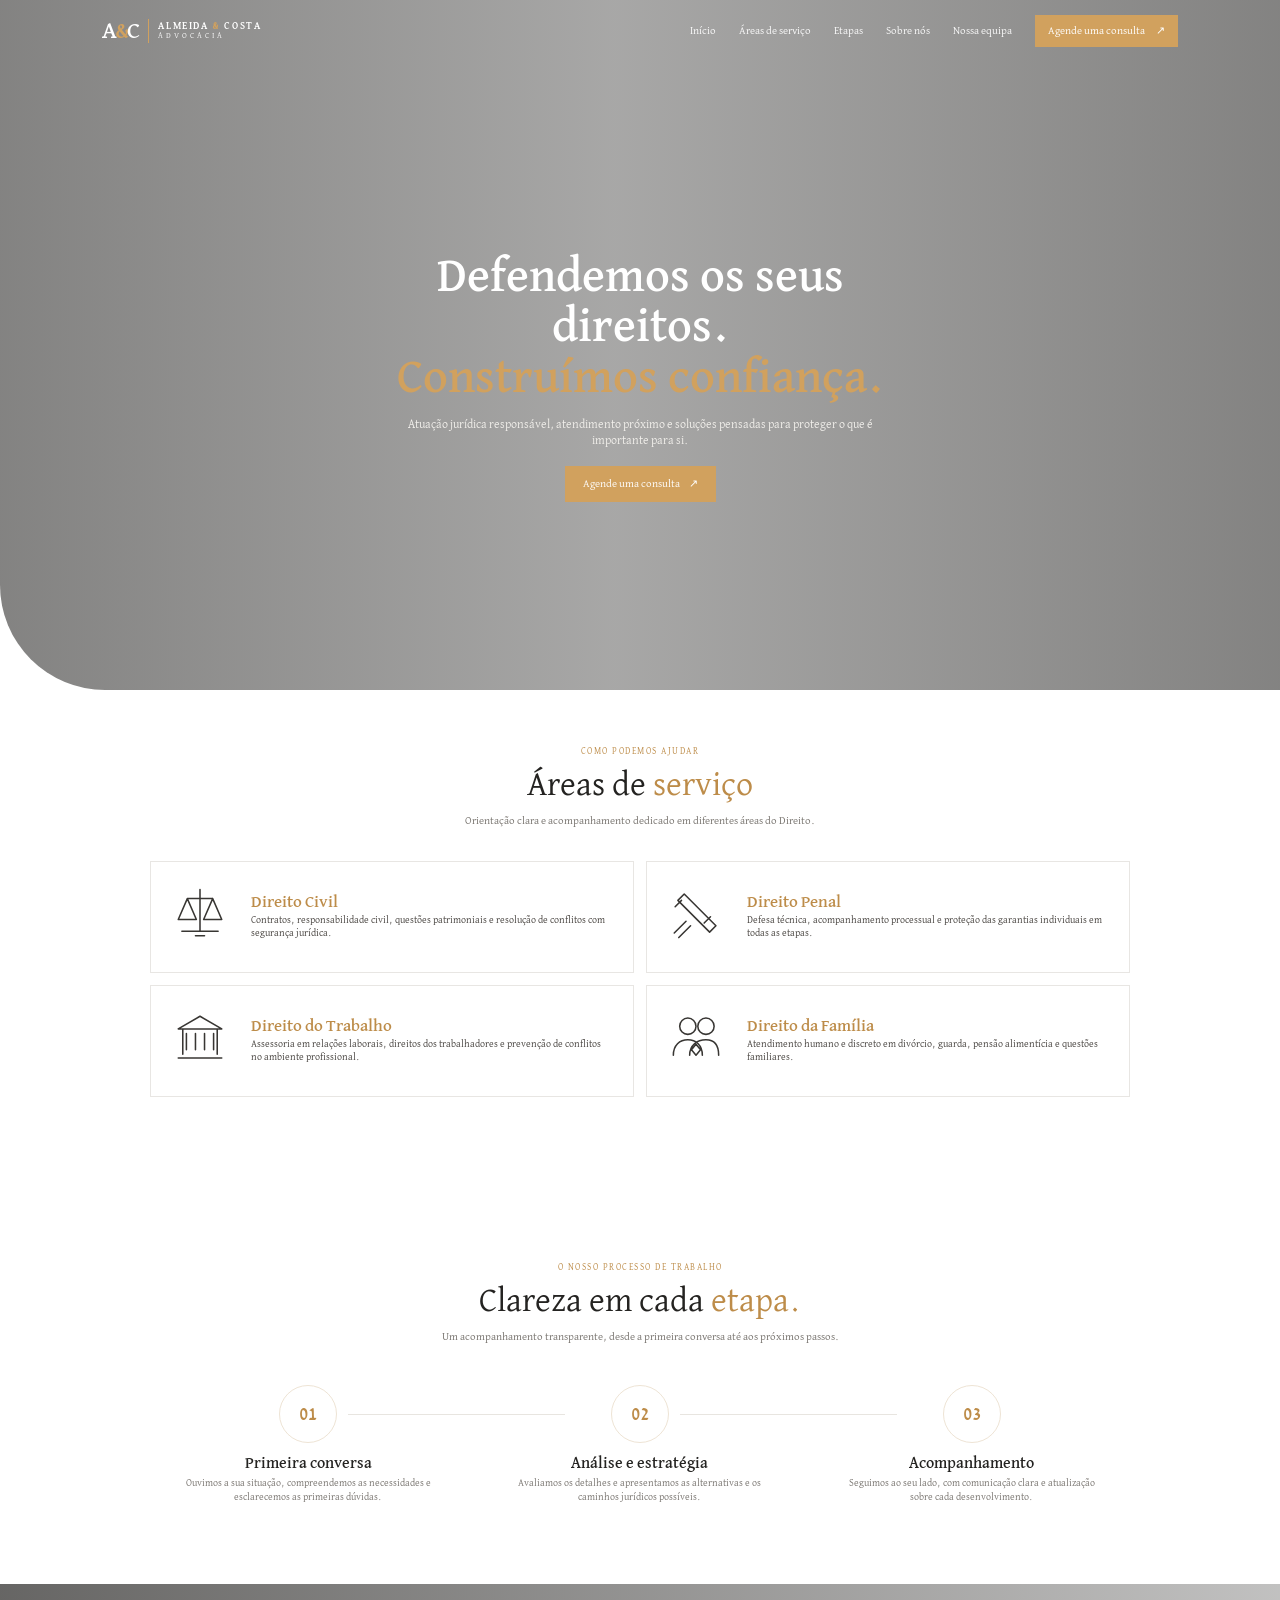
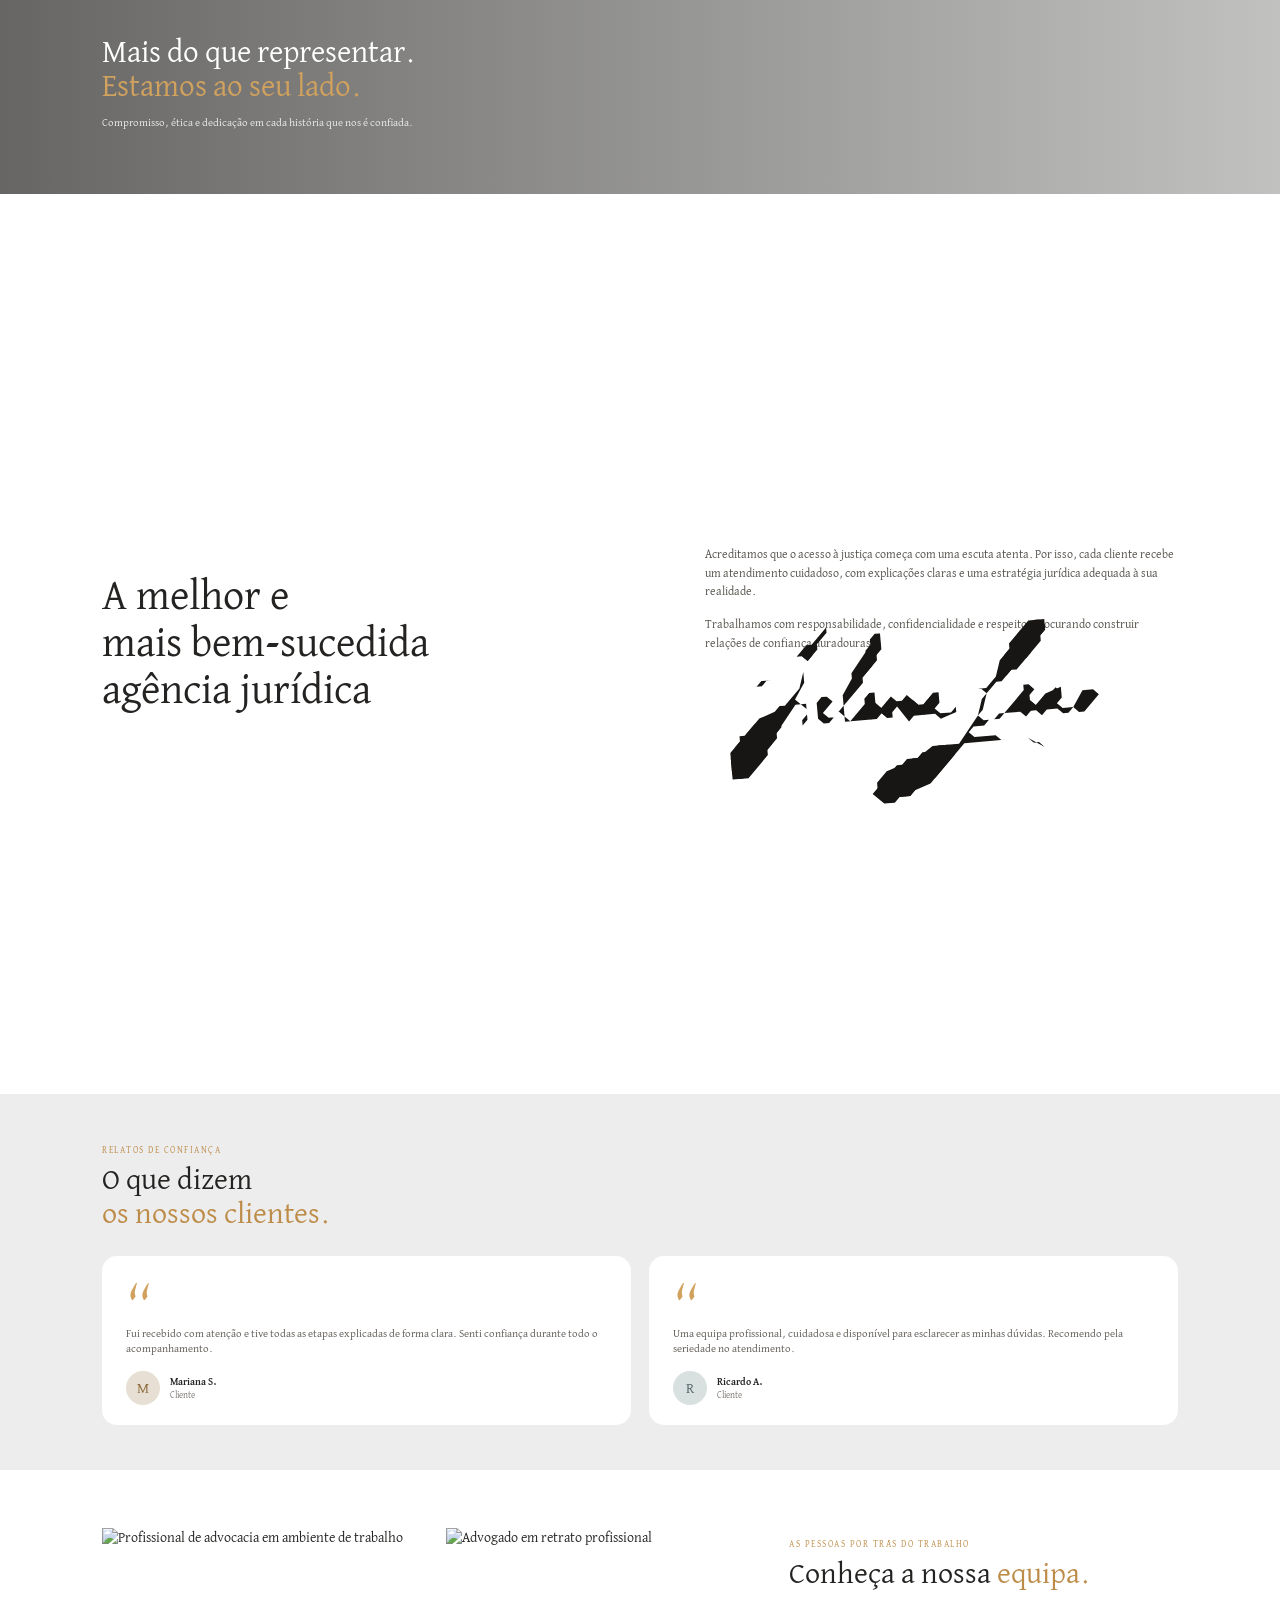
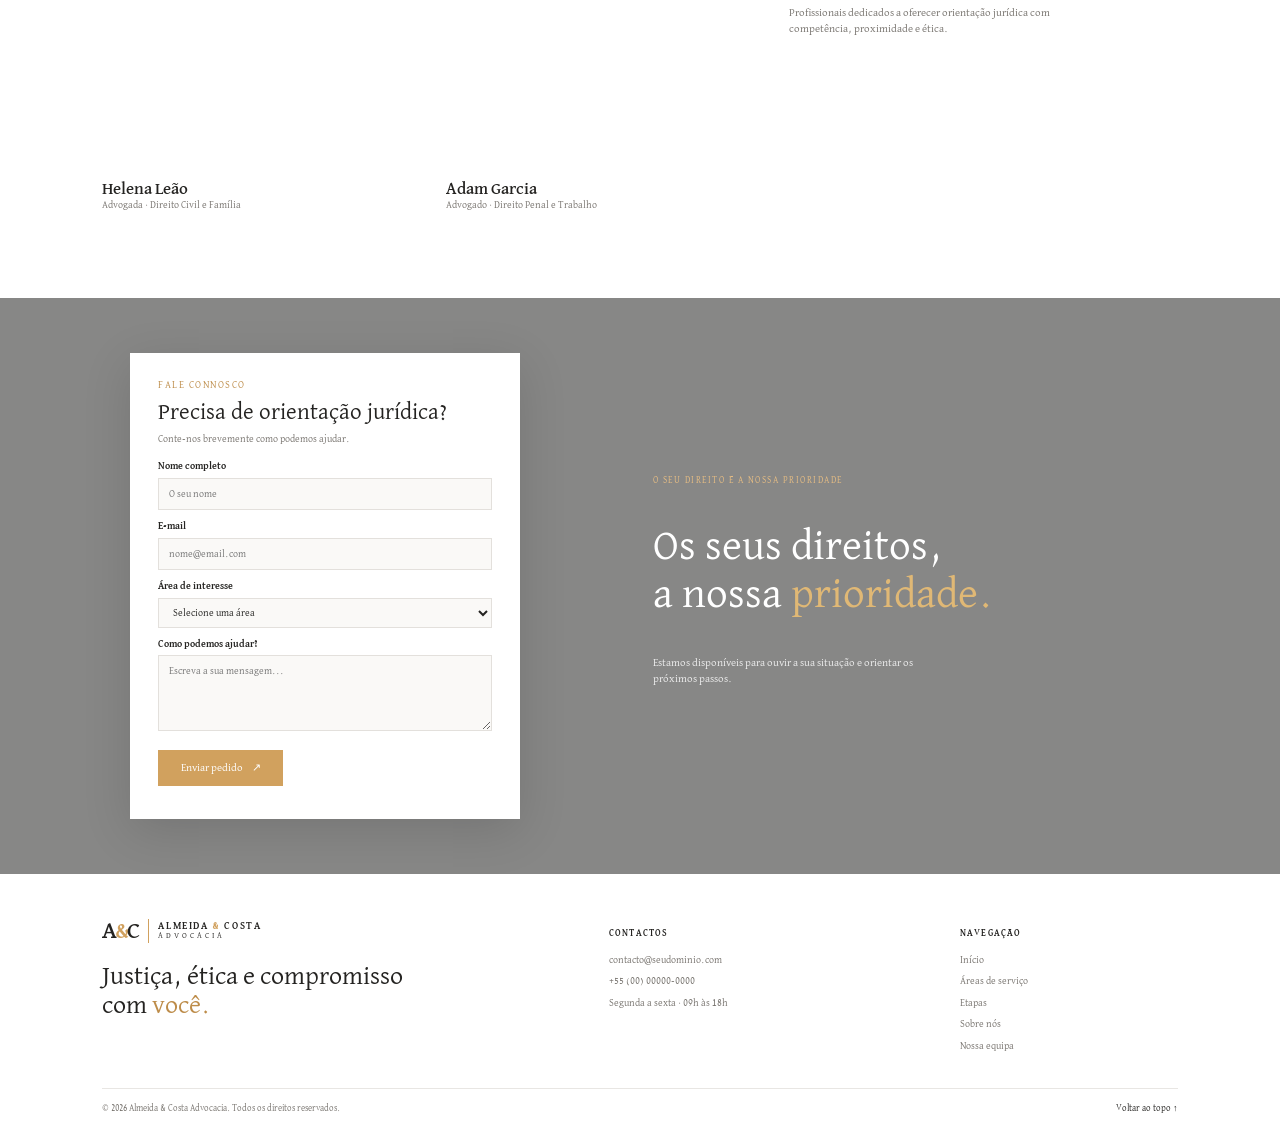
==== commit d14921eb: "Aproximar secção Sobre Nós da referência original" ====
--- a/index.html
+++ b/index.html
@@ -8,7 +8,7 @@
   <title>Almeida & Costa | Advocacia</title>
   <link rel="preconnect" href="https://fonts.googleapis.com">
   <link rel="preconnect" href="https://fonts.gstatic.com" crossorigin>
-  <link href="https://fonts.googleapis.com/css2?family=Allura&family=David+Libre:wght@400;500;700&display=swap" rel="stylesheet">
+  <link href="https://fonts.googleapis.com/css2?family=David+Libre:wght@400;500;700&display=swap" rel="stylesheet">
   <link rel="stylesheet" href="style.css">
 </head>
 <body>
@@ -69,8 +69,8 @@
       <div class="about-banner-content"><p class="eyebrow eyebrow-light">ALMEIDA & COSTA</p><h2>Mais do que representar.<br><em>Estamos ao seu lado.</em></h2><p>Compromisso, ética e dedicação em cada história que nos é confiada.</p></div>
     </section>
     <section class="section about-detail">
-      <div class="about-copy"><p class="eyebrow">QUEM SOMOS</p><h2>Uma advocacia<br>próxima e <em>comprometida.</em></h2></div>
-      <div class="about-text"><p>Acreditamos que o acesso à justiça começa com uma escuta atenta. Por isso, cada cliente recebe um atendimento cuidadoso, com explicações claras e uma estratégia jurídica adequada à sua realidade.</p><p>Trabalhamos com responsabilidade, confidencialidade e respeito, procurando construir relações de confiança duradouras.</p><a class="text-link" href="#contacto">Conheça o nosso compromisso <span>↗</span></a><div class="about-signature" aria-label="Assinatura de Helena Leão"><span>Helena Leão</span><small>Compromisso com a justiça</small></div></div>
+      <div class="about-copy"><h2>A melhor e<br>mais bem-sucedida<br>agência jurídica</h2></div>
+      <div class="about-text"><p>Acreditamos que o acesso à justiça começa com uma escuta atenta. Por isso, cada cliente recebe um atendimento cuidadoso, com explicações claras e uma estratégia jurídica adequada à sua realidade.</p><p>Trabalhamos com responsabilidade, confidencialidade e respeito, procurando construir relações de confiança duradouras.</p><img class="about-signature" src="signature.svg" alt="Assinatura manuscrita de Helena Leão"></div>
     </section>
 
     <section class="testimonials-section">
--- a/style.css
+++ b/style.css
@@ -6,12 +6,12 @@
 .services-section{padding-top:55px;padding-bottom:92px}.services-grid{max-width:980px;margin:auto;display:grid;grid-template-columns:repeat(2,1fr);gap:12px}.service-card{position:relative;display:flex;align-items:center;gap:18px;border:1px solid var(--line);padding:15px 20px;min-height:112px;transition:border-color .2s,transform .2s}.service-card:hover{border-color:var(--gold);transform:translateY(-2px)}.service-icon{width:62px;flex:0 0 62px;color:#383633}.service-icon svg{width:58px;height:58px;fill:none;stroke:currentColor;stroke-width:1.7;stroke-linecap:round;stroke-linejoin:round}.service-card h3,.process-step h3,.team-card h3{font:500 17px var(--serif);margin:0 0 3px}.service-card h3{color:var(--gold-dark)}.service-card p,.process-step p,.team-card p{font-size:10px;line-height:1.35;color:#45413d;margin:0}.card-arrow{display:none}
 .process-section{background:#fff;padding-top:72px;padding-bottom:80px}.process-section .section-heading{margin-bottom:40px}.process-section .section-intro{max-width:500px}.process-grid{max-width:960px;margin:auto;display:grid;grid-template-columns:repeat(3,1fr);gap:35px}.process-step{text-align:center;position:relative;padding:0 18px}.process-symbol{margin:0 auto 13px;width:58px;height:58px;border:1px solid #eee4d5;border-radius:50%;display:grid;place-items:center;color:var(--gold-dark);font:500 19px var(--serif);background:#fff}.process-line{position:absolute;width:calc(100% - 80px);height:1px;background:#e8e5e0;top:29px;left:calc(50% + 40px)}.process-step:last-child .process-line{display:none}.process-step h3{font-size:16px;margin-bottom:5px}.process-step p{max-width:250px;margin:auto;color:var(--muted)}
 .about-banner{height:210px;position:relative;display:flex;align-items:center;color:#fff;overflow:hidden}.about-banner-bg{background:url('https://images.unsplash.com/photo-1521791055366-0d553872125f?auto=format&fit=crop&w=1900&q=85') center 48%/cover}.about-banner-overlay{background:linear-gradient(90deg,#171614a8,#17161444)}.about-banner-content{position:relative;z-index:1;margin-left:8%;max-width:510px}.about-banner .eyebrow{display:none}.about-banner h2{font:400 31px/1.1 var(--serif);margin:0}.about-banner-content>p:last-child{color:#eee;font-size:11px;margin-top:10px}
-.about-detail{display:grid;grid-template-columns:1fr 1fr;gap:12%;align-items:center;padding-top:65px;padding-bottom:72px;min-height:270px}.about-copy .eyebrow{font-size:9px}.about-copy h2{font-size:30px}.about-text p{color:#55514c;font-size:11px;line-height:1.45;margin:0 0 12px}.text-link{display:inline-block;color:var(--gold-dark);font-size:10px;margin-top:7px;border-bottom:1px solid #d9c5a4;padding-bottom:4px}.text-link span{margin-left:9px}
+.about-detail{width:100%;min-height:100vh;display:grid;grid-template-columns:1fr 1fr;gap:12%;align-items:center;padding:8vh 8%;position:relative;background:#fff}.about-copy .eyebrow{font-size:9px}.about-copy h2{font-size:clamp(30px,3.4vw,42px);max-width:420px}.about-text{position:relative;min-height:330px;display:flex;flex-direction:column;justify-content:center;padding-bottom:75px}.about-text p{color:#55514c;font-size:12px;line-height:1.55;margin:0 0 14px;max-width:470px}.text-link{display:inline-block;align-self:flex-start;color:var(--gold-dark);font-size:10px;margin-top:7px;border-bottom:1px solid #d9c5a4;padding-bottom:4px}.text-link span{margin-left:9px}.about-signature{position:absolute;right:5px;bottom:0;text-align:center;color:#242321;transform:rotate(-5deg)}.about-signature span{display:block;font-family:"Allura",cursive;font-size:clamp(42px,5vw,66px);line-height:1;color:#171614;white-space:nowrap}.about-signature small{display:block;font:9px "David Libre",serif;letter-spacing:1px;border-top:1px solid #9b9185;padding-top:4px;margin-top:-1px}
 .testimonials-section{background:#ededed}.testimonials-inner{padding-top:50px;padding-bottom:45px}.testimonials-inner .section-heading{margin-bottom:24px}.testimonials-inner .section-heading h2{font-size:30px}.testimonial-grid{display:grid;grid-template-columns:1fr 1fr;gap:18px}.testimonial{background:#fff;border-radius:15px;padding:20px 24px;min-height:150px;position:relative}.quote-mark{font:54px/.8 var(--serif);color:var(--gold)}.testimonial>p{font:11px/1.45 var(--serif);color:#5f5a55;margin:6px 0 14px}.client{display:flex;align-items:center;gap:10px}.client-avatar{height:34px;width:34px;border-radius:50%;display:grid;place-items:center;background:#e7dfd3;color:#8c693a;font:15px var(--serif)}.avatar-two{background:#d9e0e0;color:#526568}.client strong,.client small{display:block}.client strong{font-size:10px}.client small{font-size:9px;color:var(--muted)}
 .team-section{display:grid;grid-template-columns:1fr 1fr 1.2fr;gap:20px;align-items:start;padding-top:58px;padding-bottom:85px}.team-intro{padding:10px 10px 0 0;grid-column:3;grid-row:1}.team-intro .eyebrow{font-size:9px}.team-intro h2{font-size:30px}.team-intro>p:last-child{font-size:11px;color:var(--muted);max-width:280px;margin-top:12px}.team-card{grid-row:1}.team-card img{display:block;width:100%;height:245px;object-fit:cover;filter:saturate(.78)}.team-card h3{font-size:17px;margin:8px 0 1px}.team-card p{font-size:10px;color:var(--muted)}
 .contact-section{position:relative;padding:55px 8%;color:#fff;overflow:hidden}.contact-photo{background:url('https://images.unsplash.com/photo-1505664194779-8beaceb93744?auto=format&fit=crop&w=2000&q=85') center/cover;filter:blur(1px);transform:scale(1.02)}.contact-overlay{background:#17161483}.contact-inner{position:relative;z-index:1;max-width:1020px;margin:auto;display:grid;grid-template-columns:minmax(290px,390px) 1fr;gap:13%;align-items:center}.contact-form{background:#fff;color:var(--ink);padding:25px 28px;box-shadow:0 12px 45px #0002}.contact-form h2{font:400 23px/1.15 var(--serif);margin:0 0 5px}.form-intro{font-size:10px;color:var(--muted);margin:0 0 13px}.contact-form label{display:block;font-size:10px;font-weight:700;margin:9px 0 4px}.contact-form input,.contact-form select,.contact-form textarea{width:100%;border:1px solid #e3e0dc;background:#faf9f7;padding:8px 10px;font-size:10px;color:var(--ink);outline:none}.contact-form input:focus,.contact-form select:focus,.contact-form textarea:focus{border-color:var(--gold)}.contact-form textarea{resize:vertical}.form-button{margin-top:12px;min-width:125px}.form-feedback{font-size:10px;color:var(--gold-dark);margin:8px 0 0}.contact-statement{max-width:400px}.contact-statement .eyebrow{font-size:9px}.contact-statement h2{font:400 clamp(29px,3.5vw,43px)/1.12 var(--serif)}.contact-statement h2 em{color:#e0b875}.contact-statement>p:last-child{font-size:11px;color:#eee;max-width:300px;margin-top:12px}
 .site-footer{padding:45px 8% 20px;background:#fff}.footer-main{display:grid;grid-template-columns:1.5fr 1fr .7fr;gap:40px;padding-bottom:35px}.footer-brand{color:var(--ink)}.footer-main h2{font:400 26px/1.15 var(--serif);margin-top:20px}.footer-main h2 em{color:var(--gold-dark)}.footer-column{display:flex;flex-direction:column;gap:7px;padding-top:8px}.footer-column h3{font-size:9px;letter-spacing:1.2px;margin:0 0 6px}.footer-column a,.footer-column p{font-size:10px;color:var(--muted);margin:0}.footer-column a:hover,.footer-bottom a:hover{color:var(--gold-dark)}.footer-bottom{border-top:1px solid var(--line);padding-top:13px;display:flex;justify-content:space-between;color:var(--muted);font-size:9px}.footer-bottom a{color:var(--ink)}
 .reveal{opacity:0;transform:translateY(16px);transition:opacity .6s ease,transform .6s ease}.reveal.visible{opacity:1;transform:none}
 @media(max-width:900px){.site-header{padding:0 5%}.main-nav{gap:12px;font-size:10px}.section{padding-left:6%;padding-right:6%}.contact-inner{gap:7%}.team-section{grid-template-columns:1fr 1fr}.team-intro{grid-column:1/-1;grid-row:auto;max-width:500px}.team-card{grid-row:auto}.team-card img{height:290px}}
-@media(max-width:680px){html{scroll-padding-top:70px}.site-header{height:65px;background:#211f1dc9;padding:0 6%}.brand-mark{font-size:23px}.menu-toggle{display:flex;flex-direction:column;gap:5px;padding:10px}.menu-toggle span{width:23px;height:1px;background:#fff;display:block}.main-nav{display:none;position:absolute;top:65px;left:0;width:100%;padding:20px 6% 24px;background:#242321;flex-direction:column;align-items:stretch;gap:16px;font-size:12px}.main-nav.open{display:flex}.nav-cta{text-align:center}.hero{height:570px;min-height:0;border-radius:0 0 0 65px}.hero-image{background-position:52% center}.hero-content{padding:70px 24px 15px}.hero h1{font-size:36px}.hero-copy{font-size:11px;max-width:330px}.section{padding:58px 6%}.section-heading{margin-bottom:27px}.services-section{padding-top:48px;padding-bottom:65px}.services-grid{grid-template-columns:1fr;gap:10px}.service-card{min-height:100px;padding:13px 16px;gap:14px}.service-icon{width:52px;flex-basis:52px}.service-icon svg{width:49px;height:49px}.service-card h3{font-size:16px}.service-card p{font-size:10px}.process-section{padding-top:55px;padding-bottom:58px}.process-grid{grid-template-columns:1fr;gap:27px}.process-step{padding:0 10px}.process-symbol{width:50px;height:50px;margin-bottom:10px}.process-line{width:1px;height:23px;top:62px;left:50%}.process-step:last-child .process-line{display:none}.process-step h3{font-size:15px}.about-banner{height:190px}.about-banner-content{margin:0 7%}.about-banner h2{font-size:28px}.about-detail{grid-template-columns:1fr;gap:18px;padding-top:50px;padding-bottom:55px}.testimonial-grid{grid-template-columns:1fr}.testimonials-inner{padding-top:45px;padding-bottom:40px}.testimonial{padding:18px 20px;min-height:130px}.team-section{grid-template-columns:1fr 1fr;gap:14px;padding-top:50px;padding-bottom:60px}.team-intro{grid-column:1/-1;grid-row:auto;padding:0 0 5px}.team-card{grid-row:auto}.team-card img{height:210px}.team-card h3{font-size:16px}.team-card p{font-size:9px}.contact-section{padding:40px 6%}.contact-inner{grid-template-columns:1fr;gap:25px}.contact-form{padding:22px 20px}.contact-statement{padding:0 8px 8px}.contact-statement h2{font-size:34px}.footer-main{grid-template-columns:1fr 1fr;gap:25px}.footer-main>div:first-child{grid-column:1/-1}.footer-main h2{font-size:24px}.footer-bottom{gap:10px;flex-direction:column}}
+@media(max-width:680px){html{scroll-padding-top:70px}.site-header{height:65px;background:#211f1dc9;padding:0 6%}.brand-mark{font-size:23px}.menu-toggle{display:flex;flex-direction:column;gap:5px;padding:10px}.menu-toggle span{width:23px;height:1px;background:#fff;display:block}.main-nav{display:none;position:absolute;top:65px;left:0;width:100%;padding:20px 6% 24px;background:#242321;flex-direction:column;align-items:stretch;gap:16px;font-size:12px}.main-nav.open{display:flex}.nav-cta{text-align:center}.hero{height:570px;min-height:0;border-radius:0 0 0 65px}.hero-image{background-position:52% center}.hero-content{padding:70px 24px 15px}.hero h1{font-size:36px}.hero-copy{font-size:11px;max-width:330px}.section{padding:58px 6%}.section-heading{margin-bottom:27px}.services-section{padding-top:48px;padding-bottom:65px}.services-grid{grid-template-columns:1fr;gap:10px}.service-card{min-height:100px;padding:13px 16px;gap:14px}.service-icon{width:52px;flex-basis:52px}.service-icon svg{width:49px;height:49px}.service-card h3{font-size:16px}.service-card p{font-size:10px}.process-section{padding-top:55px;padding-bottom:58px}.process-grid{grid-template-columns:1fr;gap:27px}.process-step{padding:0 10px}.process-symbol{width:50px;height:50px;margin-bottom:10px}.process-line{width:1px;height:23px;top:62px;left:50%}.process-step:last-child .process-line{display:none}.process-step h3{font-size:15px}.about-banner{height:190px}.about-banner-content{margin:0 7%}.about-banner h2{font-size:28px}.about-detail{min-height:100vh;grid-template-columns:1fr;gap:18px;padding:70px 8%;align-content:center}.about-text{min-height:300px;padding-bottom:75px}.about-signature{right:8px}.testimonial-grid{grid-template-columns:1fr}.testimonials-inner{padding-top:45px;padding-bottom:40px}.testimonial{padding:18px 20px;min-height:130px}.team-section{grid-template-columns:1fr 1fr;gap:14px;padding-top:50px;padding-bottom:60px}.team-intro{grid-column:1/-1;grid-row:auto;padding:0 0 5px}.team-card{grid-row:auto}.team-card img{height:210px}.team-card h3{font-size:16px}.team-card p{font-size:9px}.contact-section{padding:40px 6%}.contact-inner{grid-template-columns:1fr;gap:25px}.contact-form{padding:22px 20px}.contact-statement{padding:0 8px 8px}.contact-statement h2{font-size:34px}.footer-main{grid-template-columns:1fr 1fr;gap:25px}.footer-main>div:first-child{grid-column:1/-1}.footer-main h2{font-size:24px}.footer-bottom{gap:10px;flex-direction:column}}
 @media(prefers-reduced-motion:reduce){html{scroll-behavior:auto}*,*::before,*::after{transition:none!important}.reveal{opacity:1;transform:none}}
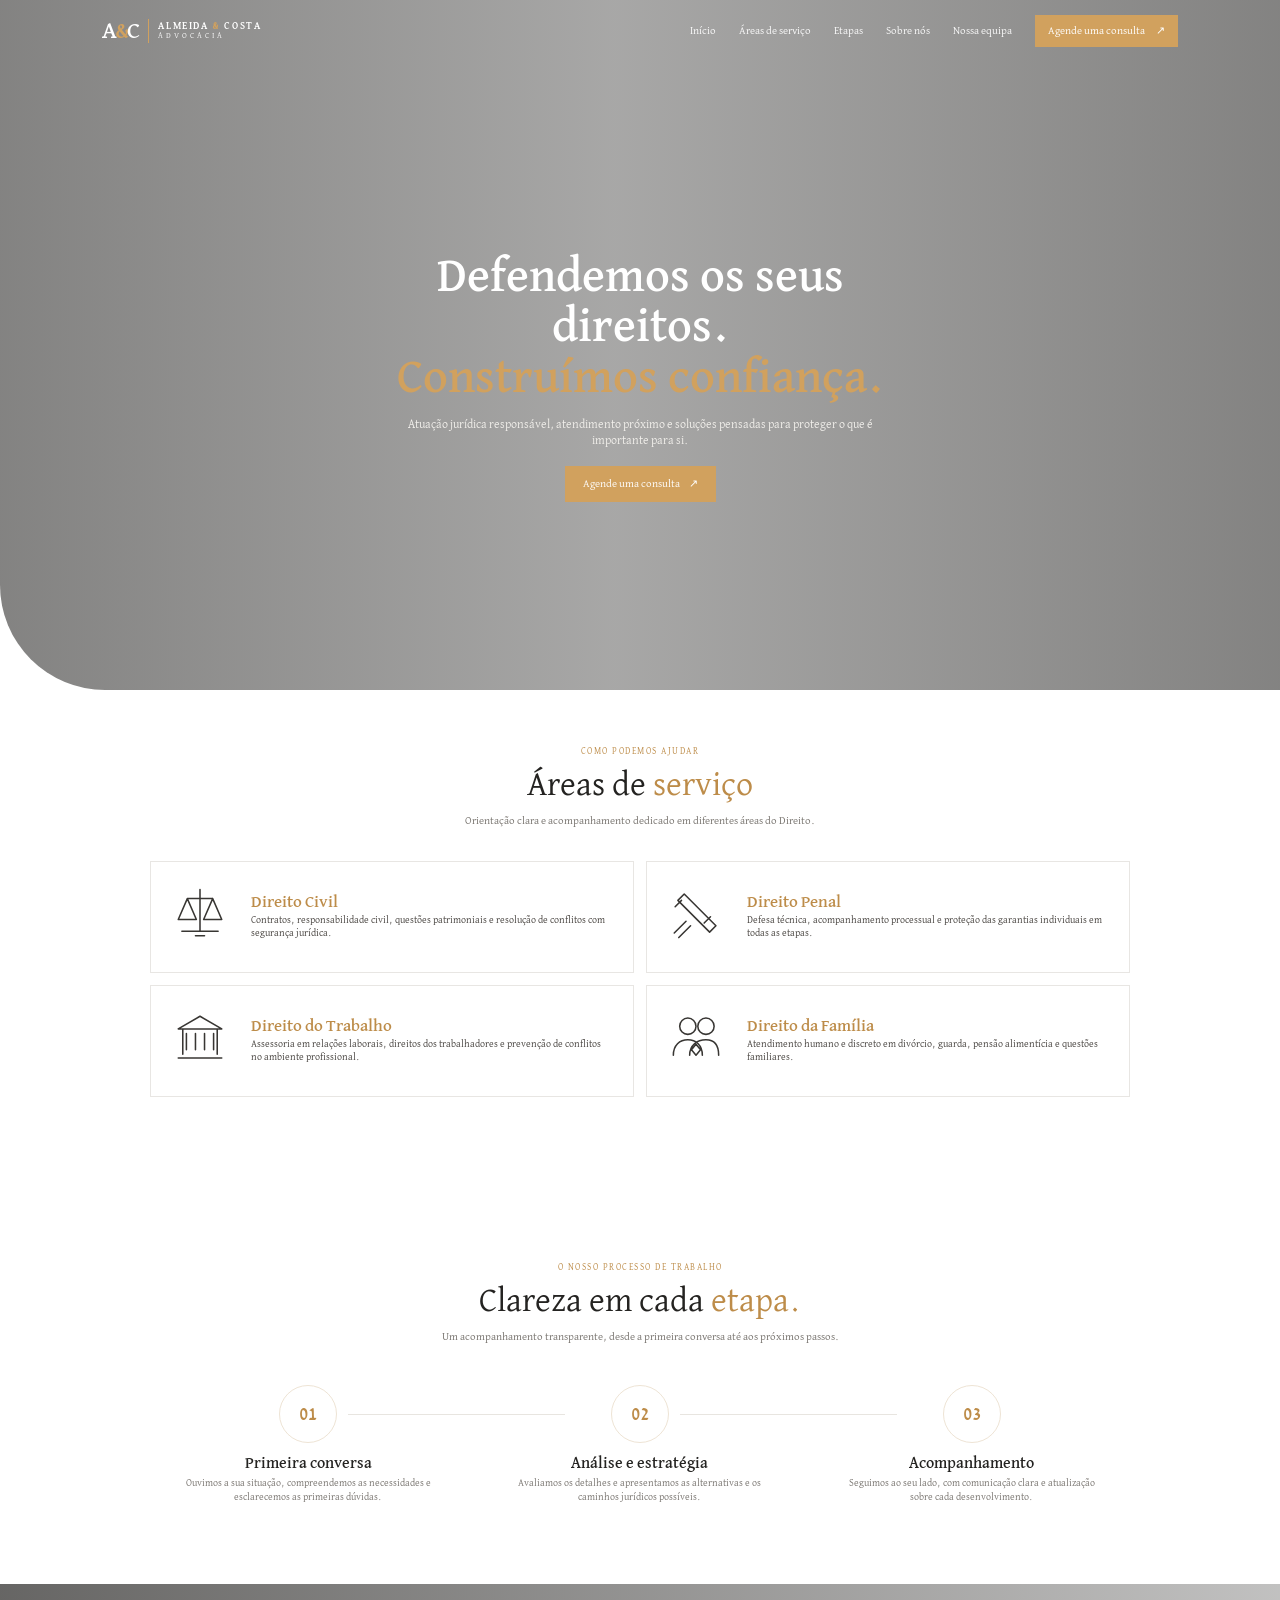
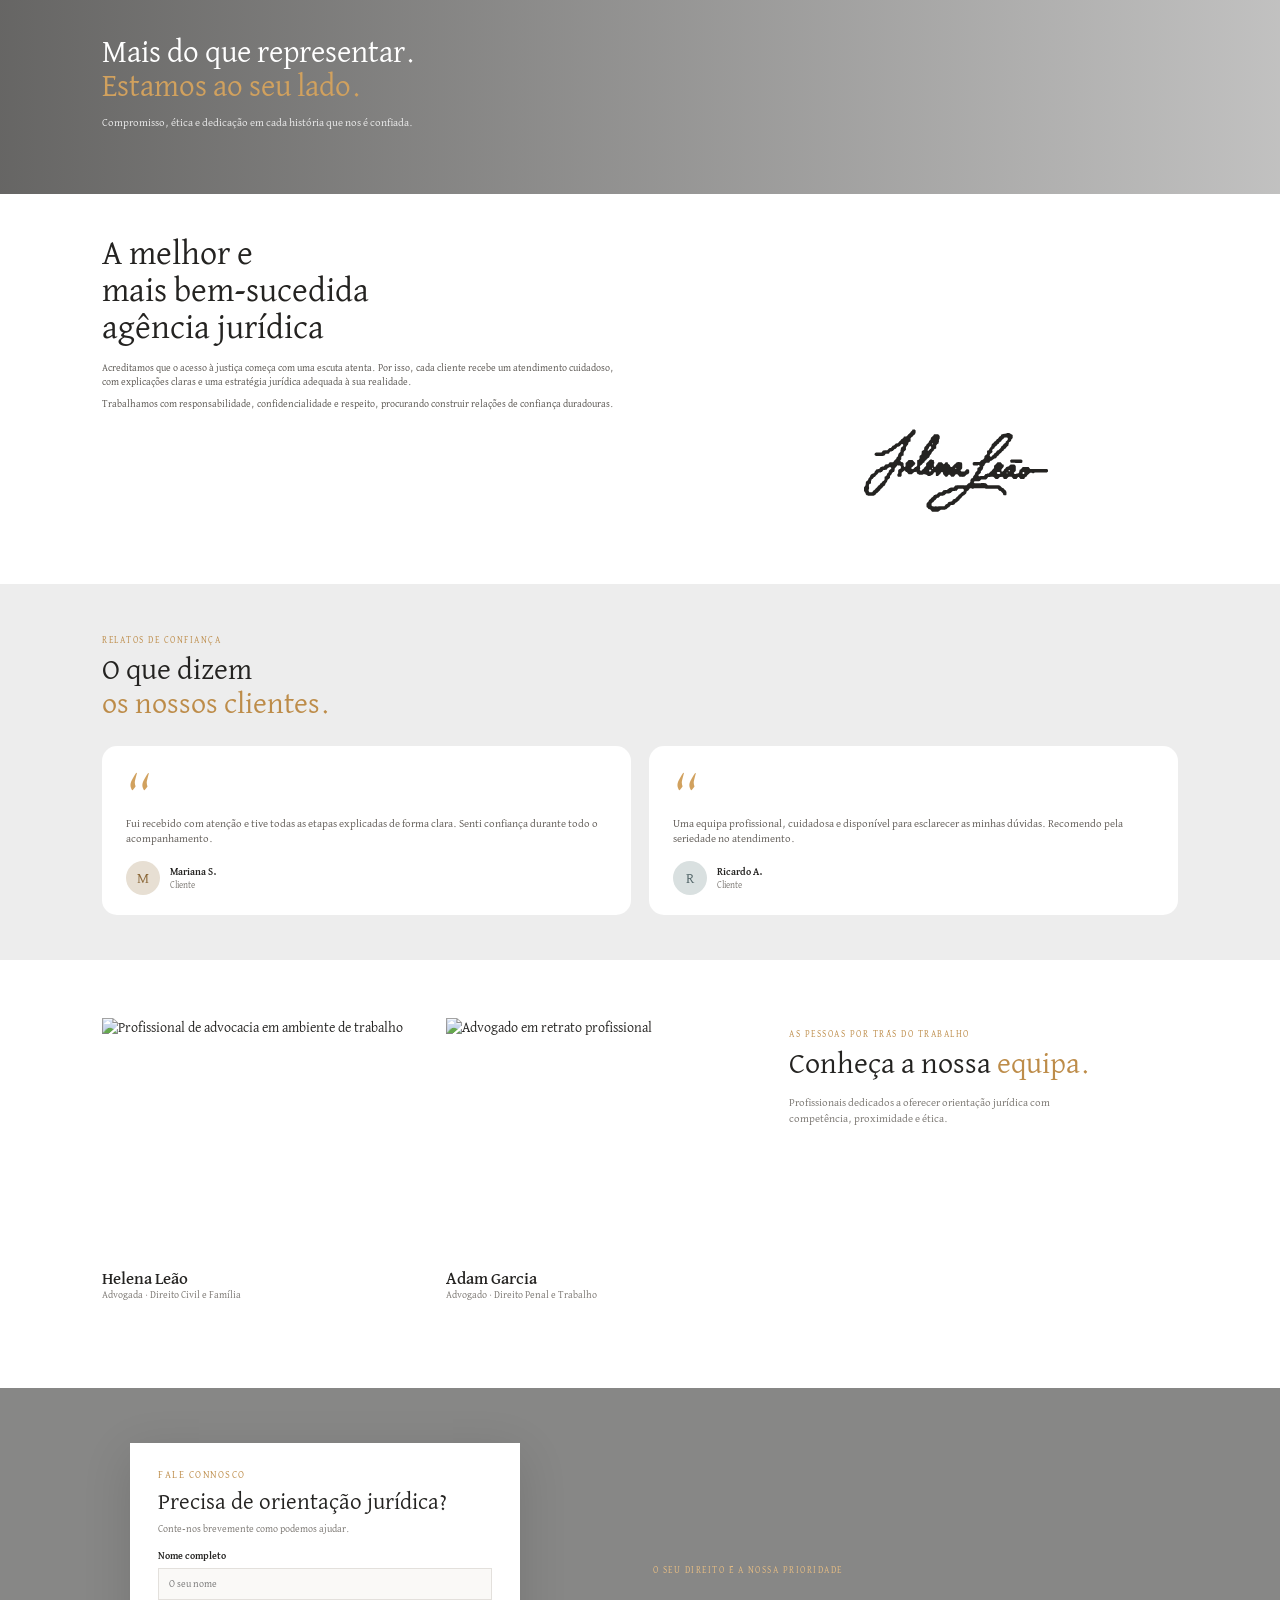
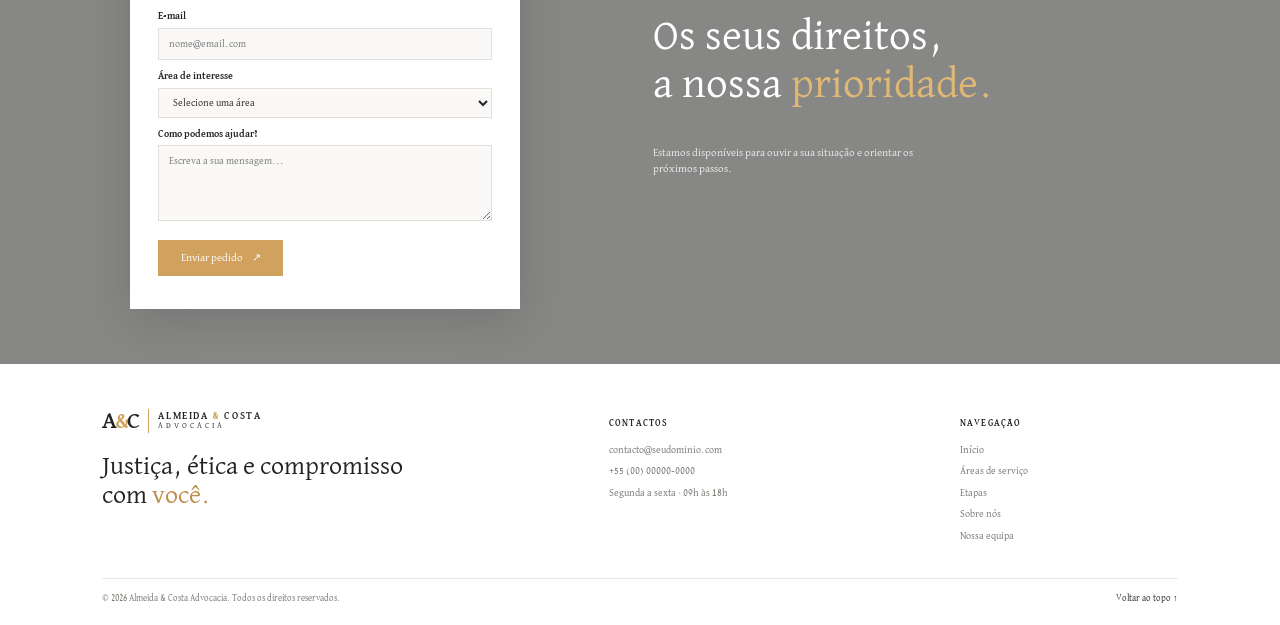
==== commit 28440af8: "Usar assinatura original extraída do design de referência" ====
--- a/index.html
+++ b/index.html
@@ -70,7 +70,7 @@
     </section>
     <section class="section about-detail">
       <div class="about-copy"><h2>A melhor e<br>mais bem-sucedida<br>agência jurídica</h2></div>
-      <div class="about-text"><p>Acreditamos que o acesso à justiça começa com uma escuta atenta. Por isso, cada cliente recebe um atendimento cuidadoso, com explicações claras e uma estratégia jurídica adequada à sua realidade.</p><p>Trabalhamos com responsabilidade, confidencialidade e respeito, procurando construir relações de confiança duradouras.</p><img class="about-signature" src="signature.svg" alt="Assinatura manuscrita de Helena Leão"></div>
+      <div class="about-text"><p>Acreditamos que o acesso à justiça começa com uma escuta atenta. Por isso, cada cliente recebe um atendimento cuidadoso, com explicações claras e uma estratégia jurídica adequada à sua realidade.</p><p>Trabalhamos com responsabilidade, confidencialidade e respeito, procurando construir relações de confiança duradouras.</p><img class="about-signature" src="assets/signature.svg" alt="Assinatura manuscrita de Helena Leão"></div>
     </section>
 
     <section class="testimonials-section">
--- a/style.css
+++ b/style.css
@@ -6,12 +6,12 @@
 .services-section{padding-top:55px;padding-bottom:92px}.services-grid{max-width:980px;margin:auto;display:grid;grid-template-columns:repeat(2,1fr);gap:12px}.service-card{position:relative;display:flex;align-items:center;gap:18px;border:1px solid var(--line);padding:15px 20px;min-height:112px;transition:border-color .2s,transform .2s}.service-card:hover{border-color:var(--gold);transform:translateY(-2px)}.service-icon{width:62px;flex:0 0 62px;color:#383633}.service-icon svg{width:58px;height:58px;fill:none;stroke:currentColor;stroke-width:1.7;stroke-linecap:round;stroke-linejoin:round}.service-card h3,.process-step h3,.team-card h3{font:500 17px var(--serif);margin:0 0 3px}.service-card h3{color:var(--gold-dark)}.service-card p,.process-step p,.team-card p{font-size:10px;line-height:1.35;color:#45413d;margin:0}.card-arrow{display:none}
 .process-section{background:#fff;padding-top:72px;padding-bottom:80px}.process-section .section-heading{margin-bottom:40px}.process-section .section-intro{max-width:500px}.process-grid{max-width:960px;margin:auto;display:grid;grid-template-columns:repeat(3,1fr);gap:35px}.process-step{text-align:center;position:relative;padding:0 18px}.process-symbol{margin:0 auto 13px;width:58px;height:58px;border:1px solid #eee4d5;border-radius:50%;display:grid;place-items:center;color:var(--gold-dark);font:500 19px var(--serif);background:#fff}.process-line{position:absolute;width:calc(100% - 80px);height:1px;background:#e8e5e0;top:29px;left:calc(50% + 40px)}.process-step:last-child .process-line{display:none}.process-step h3{font-size:16px;margin-bottom:5px}.process-step p{max-width:250px;margin:auto;color:var(--muted)}
 .about-banner{height:210px;position:relative;display:flex;align-items:center;color:#fff;overflow:hidden}.about-banner-bg{background:url('https://images.unsplash.com/photo-1521791055366-0d553872125f?auto=format&fit=crop&w=1900&q=85') center 48%/cover}.about-banner-overlay{background:linear-gradient(90deg,#171614a8,#17161444)}.about-banner-content{position:relative;z-index:1;margin-left:8%;max-width:510px}.about-banner .eyebrow{display:none}.about-banner h2{font:400 31px/1.1 var(--serif);margin:0}.about-banner-content>p:last-child{color:#eee;font-size:11px;margin-top:10px}
-.about-detail{width:100%;min-height:100vh;display:grid;grid-template-columns:1fr 1fr;gap:12%;align-items:center;padding:8vh 8%;position:relative;background:#fff}.about-copy .eyebrow{font-size:9px}.about-copy h2{font-size:clamp(30px,3.4vw,42px);max-width:420px}.about-text{position:relative;min-height:330px;display:flex;flex-direction:column;justify-content:center;padding-bottom:75px}.about-text p{color:#55514c;font-size:12px;line-height:1.55;margin:0 0 14px;max-width:470px}.text-link{display:inline-block;align-self:flex-start;color:var(--gold-dark);font-size:10px;margin-top:7px;border-bottom:1px solid #d9c5a4;padding-bottom:4px}.text-link span{margin-left:9px}.about-signature{position:absolute;right:5px;bottom:0;text-align:center;color:#242321;transform:rotate(-5deg)}.about-signature span{display:block;font-family:"Allura",cursive;font-size:clamp(42px,5vw,66px);line-height:1;color:#171614;white-space:nowrap}.about-signature small{display:block;font:9px "David Libre",serif;letter-spacing:1px;border-top:1px solid #9b9185;padding-top:4px;margin-top:-1px}
+.about-detail{width:100%;min-height:clamp(260px,39vw,390px);display:block;position:relative;padding:42px 8%;background:#fff}.about-copy{max-width:43%}.about-copy h2{font:400 clamp(25px,3vw,34px)/1.08 var(--serif);max-width:340px}.about-text{position:static;display:block;min-height:0;padding:15px 0 0;max-width:48%}.about-text p{color:#55514c;font-size:10px;line-height:1.4;margin:0 0 8px;max-width:100%}.about-text .text-link{display:none}.about-signature{position:absolute;right:17%;bottom:18%;width:clamp(125px,18vw,205px);height:auto;display:block}
 .testimonials-section{background:#ededed}.testimonials-inner{padding-top:50px;padding-bottom:45px}.testimonials-inner .section-heading{margin-bottom:24px}.testimonials-inner .section-heading h2{font-size:30px}.testimonial-grid{display:grid;grid-template-columns:1fr 1fr;gap:18px}.testimonial{background:#fff;border-radius:15px;padding:20px 24px;min-height:150px;position:relative}.quote-mark{font:54px/.8 var(--serif);color:var(--gold)}.testimonial>p{font:11px/1.45 var(--serif);color:#5f5a55;margin:6px 0 14px}.client{display:flex;align-items:center;gap:10px}.client-avatar{height:34px;width:34px;border-radius:50%;display:grid;place-items:center;background:#e7dfd3;color:#8c693a;font:15px var(--serif)}.avatar-two{background:#d9e0e0;color:#526568}.client strong,.client small{display:block}.client strong{font-size:10px}.client small{font-size:9px;color:var(--muted)}
 .team-section{display:grid;grid-template-columns:1fr 1fr 1.2fr;gap:20px;align-items:start;padding-top:58px;padding-bottom:85px}.team-intro{padding:10px 10px 0 0;grid-column:3;grid-row:1}.team-intro .eyebrow{font-size:9px}.team-intro h2{font-size:30px}.team-intro>p:last-child{font-size:11px;color:var(--muted);max-width:280px;margin-top:12px}.team-card{grid-row:1}.team-card img{display:block;width:100%;height:245px;object-fit:cover;filter:saturate(.78)}.team-card h3{font-size:17px;margin:8px 0 1px}.team-card p{font-size:10px;color:var(--muted)}
 .contact-section{position:relative;padding:55px 8%;color:#fff;overflow:hidden}.contact-photo{background:url('https://images.unsplash.com/photo-1505664194779-8beaceb93744?auto=format&fit=crop&w=2000&q=85') center/cover;filter:blur(1px);transform:scale(1.02)}.contact-overlay{background:#17161483}.contact-inner{position:relative;z-index:1;max-width:1020px;margin:auto;display:grid;grid-template-columns:minmax(290px,390px) 1fr;gap:13%;align-items:center}.contact-form{background:#fff;color:var(--ink);padding:25px 28px;box-shadow:0 12px 45px #0002}.contact-form h2{font:400 23px/1.15 var(--serif);margin:0 0 5px}.form-intro{font-size:10px;color:var(--muted);margin:0 0 13px}.contact-form label{display:block;font-size:10px;font-weight:700;margin:9px 0 4px}.contact-form input,.contact-form select,.contact-form textarea{width:100%;border:1px solid #e3e0dc;background:#faf9f7;padding:8px 10px;font-size:10px;color:var(--ink);outline:none}.contact-form input:focus,.contact-form select:focus,.contact-form textarea:focus{border-color:var(--gold)}.contact-form textarea{resize:vertical}.form-button{margin-top:12px;min-width:125px}.form-feedback{font-size:10px;color:var(--gold-dark);margin:8px 0 0}.contact-statement{max-width:400px}.contact-statement .eyebrow{font-size:9px}.contact-statement h2{font:400 clamp(29px,3.5vw,43px)/1.12 var(--serif)}.contact-statement h2 em{color:#e0b875}.contact-statement>p:last-child{font-size:11px;color:#eee;max-width:300px;margin-top:12px}
 .site-footer{padding:45px 8% 20px;background:#fff}.footer-main{display:grid;grid-template-columns:1.5fr 1fr .7fr;gap:40px;padding-bottom:35px}.footer-brand{color:var(--ink)}.footer-main h2{font:400 26px/1.15 var(--serif);margin-top:20px}.footer-main h2 em{color:var(--gold-dark)}.footer-column{display:flex;flex-direction:column;gap:7px;padding-top:8px}.footer-column h3{font-size:9px;letter-spacing:1.2px;margin:0 0 6px}.footer-column a,.footer-column p{font-size:10px;color:var(--muted);margin:0}.footer-column a:hover,.footer-bottom a:hover{color:var(--gold-dark)}.footer-bottom{border-top:1px solid var(--line);padding-top:13px;display:flex;justify-content:space-between;color:var(--muted);font-size:9px}.footer-bottom a{color:var(--ink)}
 .reveal{opacity:0;transform:translateY(16px);transition:opacity .6s ease,transform .6s ease}.reveal.visible{opacity:1;transform:none}
 @media(max-width:900px){.site-header{padding:0 5%}.main-nav{gap:12px;font-size:10px}.section{padding-left:6%;padding-right:6%}.contact-inner{gap:7%}.team-section{grid-template-columns:1fr 1fr}.team-intro{grid-column:1/-1;grid-row:auto;max-width:500px}.team-card{grid-row:auto}.team-card img{height:290px}}
-@media(max-width:680px){html{scroll-padding-top:70px}.site-header{height:65px;background:#211f1dc9;padding:0 6%}.brand-mark{font-size:23px}.menu-toggle{display:flex;flex-direction:column;gap:5px;padding:10px}.menu-toggle span{width:23px;height:1px;background:#fff;display:block}.main-nav{display:none;position:absolute;top:65px;left:0;width:100%;padding:20px 6% 24px;background:#242321;flex-direction:column;align-items:stretch;gap:16px;font-size:12px}.main-nav.open{display:flex}.nav-cta{text-align:center}.hero{height:570px;min-height:0;border-radius:0 0 0 65px}.hero-image{background-position:52% center}.hero-content{padding:70px 24px 15px}.hero h1{font-size:36px}.hero-copy{font-size:11px;max-width:330px}.section{padding:58px 6%}.section-heading{margin-bottom:27px}.services-section{padding-top:48px;padding-bottom:65px}.services-grid{grid-template-columns:1fr;gap:10px}.service-card{min-height:100px;padding:13px 16px;gap:14px}.service-icon{width:52px;flex-basis:52px}.service-icon svg{width:49px;height:49px}.service-card h3{font-size:16px}.service-card p{font-size:10px}.process-section{padding-top:55px;padding-bottom:58px}.process-grid{grid-template-columns:1fr;gap:27px}.process-step{padding:0 10px}.process-symbol{width:50px;height:50px;margin-bottom:10px}.process-line{width:1px;height:23px;top:62px;left:50%}.process-step:last-child .process-line{display:none}.process-step h3{font-size:15px}.about-banner{height:190px}.about-banner-content{margin:0 7%}.about-banner h2{font-size:28px}.about-detail{min-height:100vh;grid-template-columns:1fr;gap:18px;padding:70px 8%;align-content:center}.about-text{min-height:300px;padding-bottom:75px}.about-signature{right:8px}.testimonial-grid{grid-template-columns:1fr}.testimonials-inner{padding-top:45px;padding-bottom:40px}.testimonial{padding:18px 20px;min-height:130px}.team-section{grid-template-columns:1fr 1fr;gap:14px;padding-top:50px;padding-bottom:60px}.team-intro{grid-column:1/-1;grid-row:auto;padding:0 0 5px}.team-card{grid-row:auto}.team-card img{height:210px}.team-card h3{font-size:16px}.team-card p{font-size:9px}.contact-section{padding:40px 6%}.contact-inner{grid-template-columns:1fr;gap:25px}.contact-form{padding:22px 20px}.contact-statement{padding:0 8px 8px}.contact-statement h2{font-size:34px}.footer-main{grid-template-columns:1fr 1fr;gap:25px}.footer-main>div:first-child{grid-column:1/-1}.footer-main h2{font-size:24px}.footer-bottom{gap:10px;flex-direction:column}}
+@media(max-width:680px){html{scroll-padding-top:70px}.site-header{height:65px;background:#211f1dc9;padding:0 6%}.brand-mark{font-size:23px}.menu-toggle{display:flex;flex-direction:column;gap:5px;padding:10px}.menu-toggle span{width:23px;height:1px;background:#fff;display:block}.main-nav{display:none;position:absolute;top:65px;left:0;width:100%;padding:20px 6% 24px;background:#242321;flex-direction:column;align-items:stretch;gap:16px;font-size:12px}.main-nav.open{display:flex}.nav-cta{text-align:center}.hero{height:570px;min-height:0;border-radius:0 0 0 65px}.hero-image{background-position:52% center}.hero-content{padding:70px 24px 15px}.hero h1{font-size:36px}.hero-copy{font-size:11px;max-width:330px}.section{padding:58px 6%}.section-heading{margin-bottom:27px}.services-section{padding-top:48px;padding-bottom:65px}.services-grid{grid-template-columns:1fr;gap:10px}.service-card{min-height:100px;padding:13px 16px;gap:14px}.service-icon{width:52px;flex-basis:52px}.service-icon svg{width:49px;height:49px}.service-card h3{font-size:16px}.service-card p{font-size:10px}.process-section{padding-top:55px;padding-bottom:58px}.process-grid{grid-template-columns:1fr;gap:27px}.process-step{padding:0 10px}.process-symbol{width:50px;height:50px;margin-bottom:10px}.process-line{width:1px;height:23px;top:62px;left:50%}.process-step:last-child .process-line{display:none}.process-step h3{font-size:15px}.about-banner{height:190px}.about-banner-content{margin:0 7%}.about-banner h2{font-size:28px}.about-detail{min-height:300px;padding:35px 7% 45px}.about-copy{max-width:75%}.about-copy h2{font-size:27px}.about-text{max-width:62%;padding-top:12px}.about-text p{font-size:9px}.about-signature{width:125px;right:7%;bottom:13%}.testimonial-grid{grid-template-columns:1fr}.testimonials-inner{padding-top:45px;padding-bottom:40px}.testimonial{padding:18px 20px;min-height:130px}.team-section{grid-template-columns:1fr 1fr;gap:14px;padding-top:50px;padding-bottom:60px}.team-intro{grid-column:1/-1;grid-row:auto;padding:0 0 5px}.team-card{grid-row:auto}.team-card img{height:210px}.team-card h3{font-size:16px}.team-card p{font-size:9px}.contact-section{padding:40px 6%}.contact-inner{grid-template-columns:1fr;gap:25px}.contact-form{padding:22px 20px}.contact-statement{padding:0 8px 8px}.contact-statement h2{font-size:34px}.footer-main{grid-template-columns:1fr 1fr;gap:25px}.footer-main>div:first-child{grid-column:1/-1}.footer-main h2{font-size:24px}.footer-bottom{gap:10px;flex-direction:column}}
 @media(prefers-reduced-motion:reduce){html{scroll-behavior:auto}*,*::before,*::after{transition:none!important}.reveal{opacity:1;transform:none}}
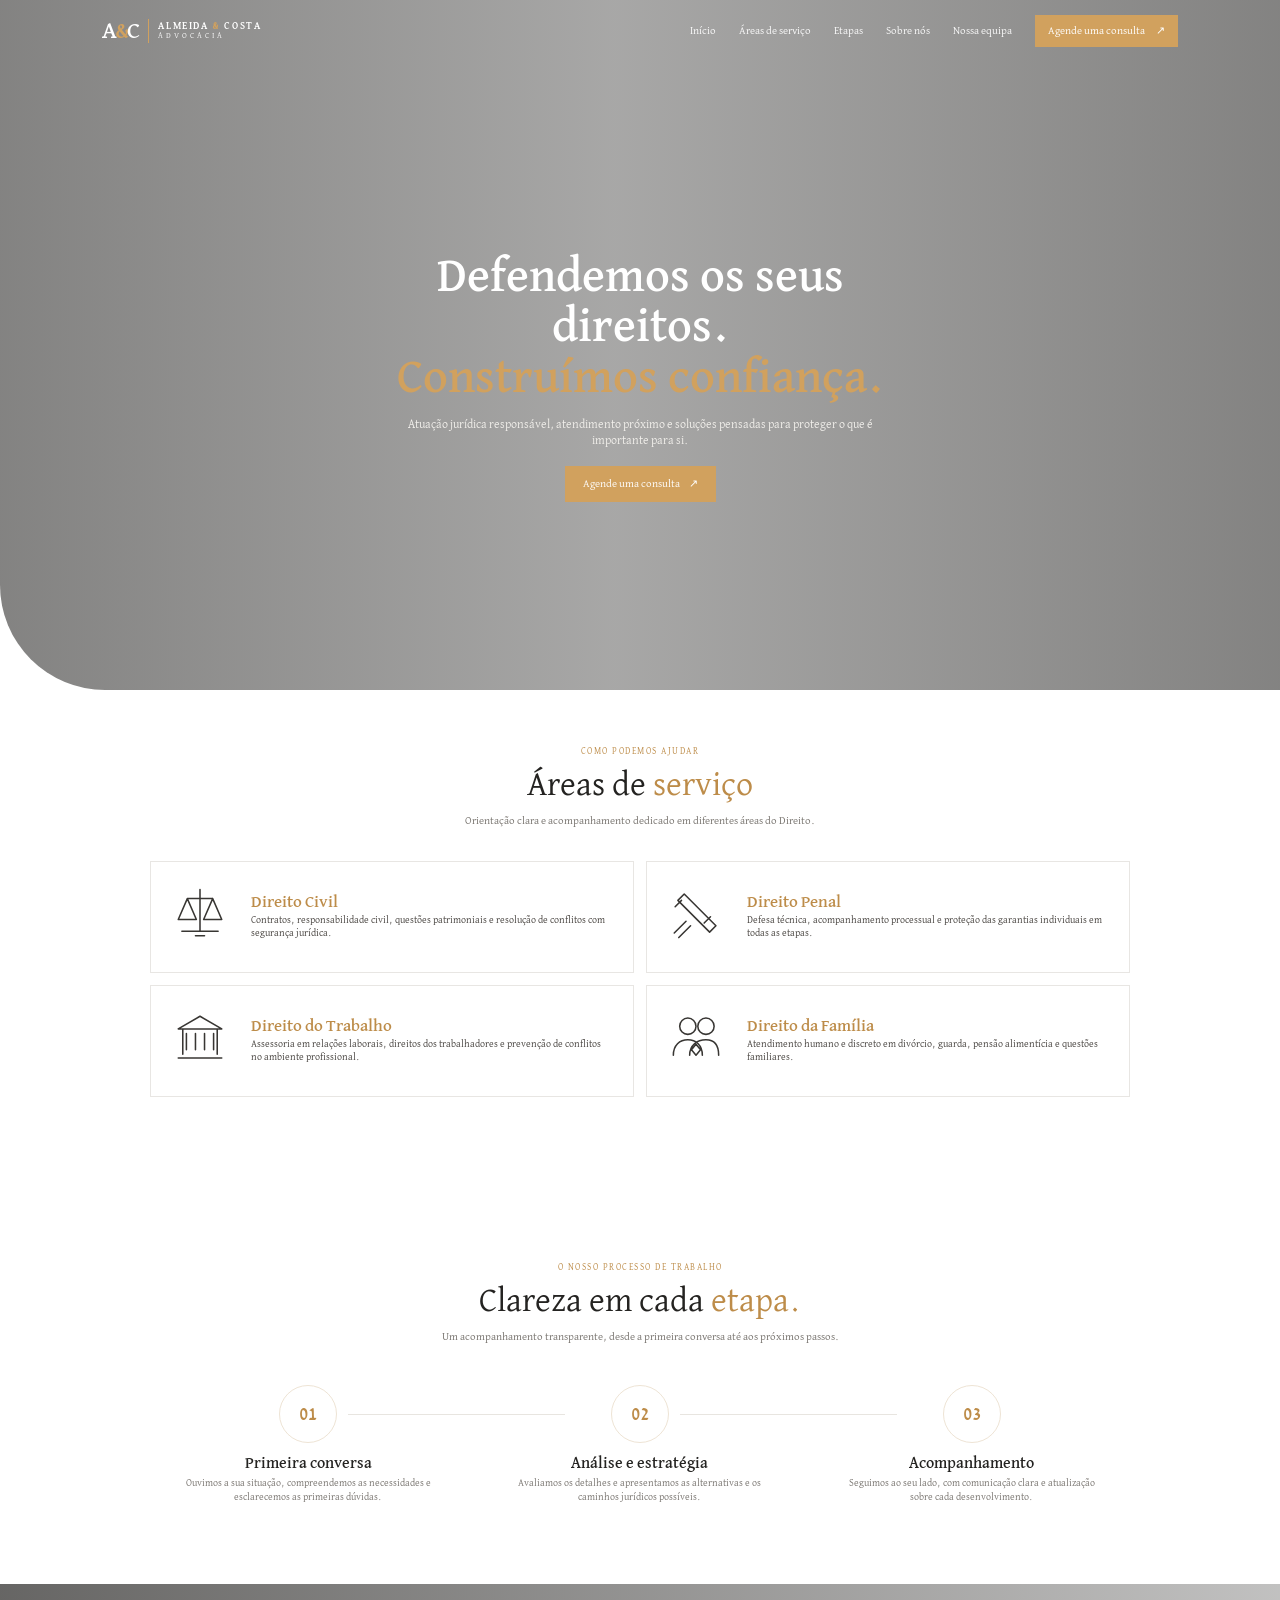
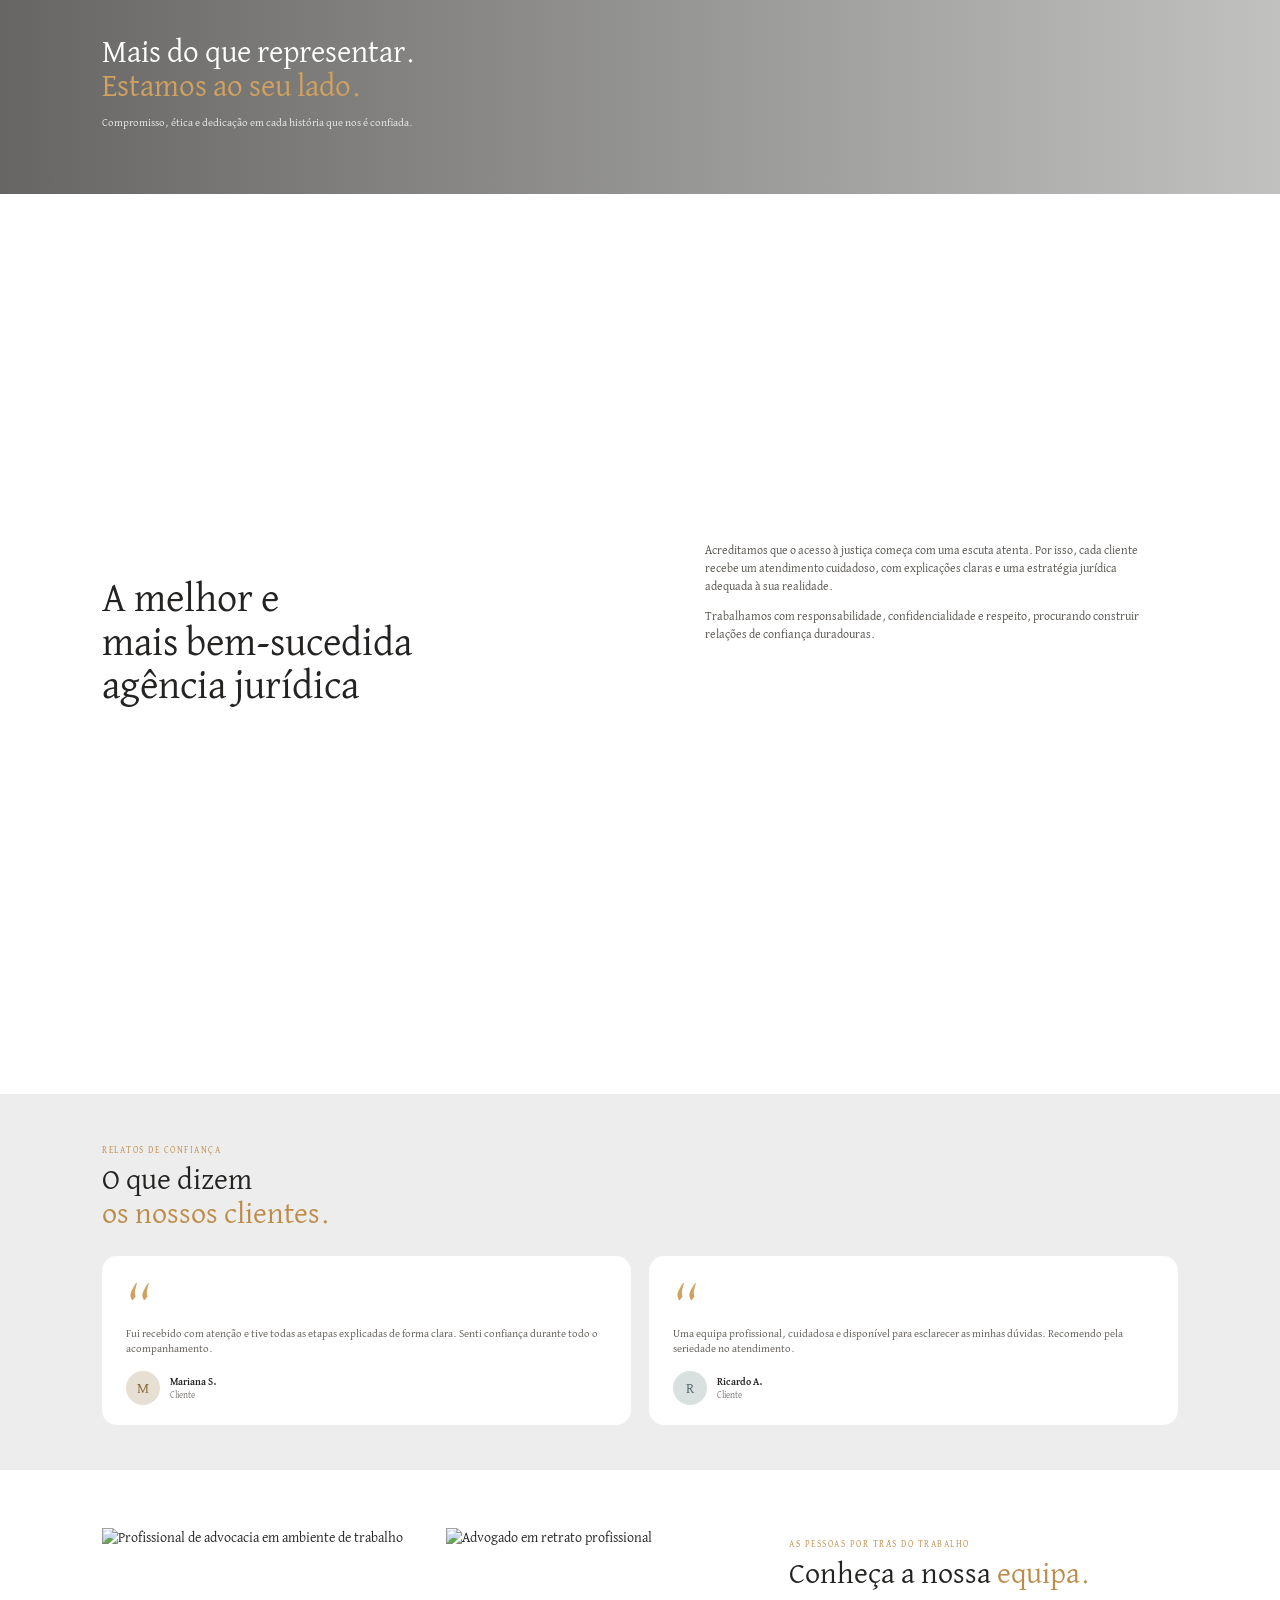
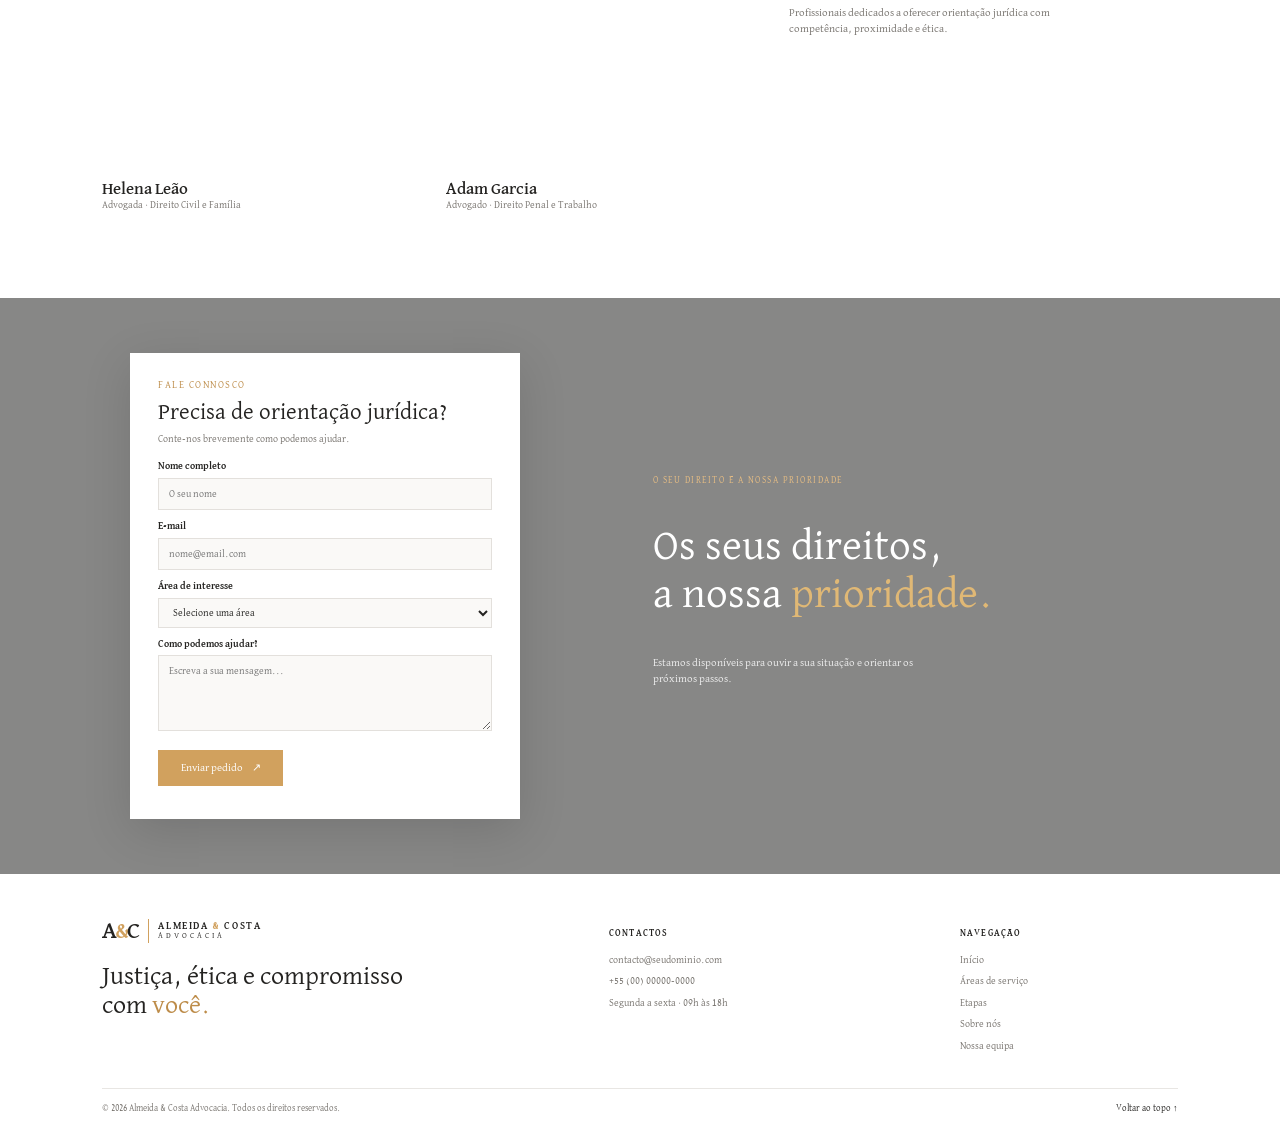
==== commit 9c0e0df5: "Remover assinatura da secção Quem Somos" ====
--- a/index.html
+++ b/index.html
@@ -70,7 +70,7 @@
     </section>
     <section class="section about-detail">
       <div class="about-copy"><h2>A melhor e<br>mais bem-sucedida<br>agência jurídica</h2></div>
-      <div class="about-text"><p>Acreditamos que o acesso à justiça começa com uma escuta atenta. Por isso, cada cliente recebe um atendimento cuidadoso, com explicações claras e uma estratégia jurídica adequada à sua realidade.</p><p>Trabalhamos com responsabilidade, confidencialidade e respeito, procurando construir relações de confiança duradouras.</p><img class="about-signature" src="assets/signature.svg" alt="Assinatura manuscrita de Helena Leão"></div>
+      <div class="about-text"><p>Acreditamos que o acesso à justiça começa com uma escuta atenta. Por isso, cada cliente recebe um atendimento cuidadoso, com explicações claras e uma estratégia jurídica adequada à sua realidade.</p><p>Trabalhamos com responsabilidade, confidencialidade e respeito, procurando construir relações de confiança duradouras.</p></div>
     </section>
 
     <section class="testimonials-section">
--- a/style.css
+++ b/style.css
@@ -1,12 +1,12 @@
 :root{--ink:#242321;--muted:#77736e;--gold:#d1a15e;--gold-dark:#bd8c49;--paper:#fff;--soft:#efefef;--line:#e8e6e3;--serif:'David Libre',Georgia,serif;--sans:'David Libre',Georgia,serif}
 *{box-sizing:border-box}html{scroll-behavior:smooth;scroll-padding-top:75px}body{margin:0;color:var(--ink);font-family:var(--sans);font-size:14px;line-height:1.45}a{color:inherit;text-decoration:none}button,input,textarea,select{font:inherit}
 .site-header{height:62px;padding:0 8%;display:flex;align-items:center;justify-content:space-between;position:absolute;z-index:10;top:0;left:0;width:100%;color:#fff}.brand{display:flex;align-items:center;gap:9px;color:inherit}.brand-mark{font:500 24px var(--serif);letter-spacing:-3px;border-right:1px solid var(--gold);padding-right:11px}.brand-mark span,.brand-name i{color:var(--gold);font-style:normal}.brand-name{font-size:10px;letter-spacing:1.6px;font-weight:700;line-height:1.2}.brand-name small{display:block;font-size:8px;letter-spacing:3px;font-weight:400}.main-nav{display:flex;align-items:center;gap:23px;font-size:11px}.main-nav>a:not(.nav-cta){opacity:.95;transition:color .2s}.main-nav>a:hover{color:#e7bd83}.nav-cta{background:var(--gold);padding:8px 13px;color:#fff}.nav-cta span,.button span{margin-left:9px}.menu-toggle{display:none;background:none;border:0;color:white}
-.hero{height: min(690px,66vw);min-height:470px;position:relative;display:grid;place-items:center;text-align:center;color:#fff;overflow:hidden;border-radius:0 0 0 105px}.hero-image,.hero-shade,.about-banner-bg,.about-banner-overlay,.contact-photo,.contact-overlay{position:absolute;inset:0}.hero-image{background:url('https://images.unsplash.com/photo-1521737711867-e3b97375f902?auto=format&fit=crop&w=2000&q=90') center 44%/cover}.hero-shade{background:linear-gradient(90deg,#17161488,#17161460 48%,#17161488)}.hero-content{position:relative;z-index:1;max-width:640px;padding:85px 24px 20px}.eyebrow{font-size:10px;letter-spacing:1.5px;color:var(--gold-dark);font-weight:400;margin:0 0 8px}.eyebrow-light{color:#e7bd83}.hero .eyebrow{display:none}.hero h1{font:500 clamp(30px,4vw,48px)/1.05 var(--serif);letter-spacing:0;margin:0}.hero h1 em,.about-banner h2 em,.about-copy h2 em,.section-heading h2 em,.team-intro h2 em,.contact-statement h2 em,.footer-main h2 em{font-style:normal;color:var(--gold)}.hero-copy{max-width:510px;margin:13px auto 17px;color:#f1efeb;font-size:12px;line-height:1.35}.button{display:inline-flex;align-items:center;justify-content:center;border:0;padding:10px 18px;font-size:11px;cursor:pointer;transition:background .2s,transform .2s}.button:hover{transform:translateY(-2px);background:var(--gold-dark)}.button-gold{background:var(--gold);color:white}.scroll-note{display:none}
+.hero{height: min(690px,66vw);min-height:470px;position:relative;display:grid;place-items:center;text-align:center;color:#fff;overflow:hidden;border-radius:0 0 0 105px}.hero-image,.hero-shade,.about-banner-bg,.about-banner-overlay,.contact-photo,.contact-overlay{position:absolute;inset:0}.hero-image{background:url('https://images.pexels.com/photos/8112112/pexels-photo-8112112.jpeg?auto=compress&cs=tinysrgb&w=2000') center 44%/cover}.hero-shade{background:linear-gradient(90deg,#17161488,#17161460 48%,#17161488)}.hero-content{position:relative;z-index:1;max-width:640px;padding:85px 24px 20px}.eyebrow{font-size:10px;letter-spacing:1.5px;color:var(--gold-dark);font-weight:400;margin:0 0 8px}.eyebrow-light{color:#e7bd83}.hero .eyebrow{display:none}.hero h1{font:500 clamp(30px,4vw,48px)/1.05 var(--serif);letter-spacing:0;margin:0}.hero h1 em,.about-banner h2 em,.about-copy h2 em,.section-heading h2 em,.team-intro h2 em,.contact-statement h2 em,.footer-main h2 em{font-style:normal;color:var(--gold)}.hero-copy{max-width:510px;margin:13px auto 17px;color:#f1efeb;font-size:12px;line-height:1.35}.button{display:inline-flex;align-items:center;justify-content:center;border:0;padding:10px 18px;font-size:11px;cursor:pointer;transition:background .2s,transform .2s}.button:hover{transform:translateY(-2px);background:var(--gold-dark)}.button-gold{background:var(--gold);color:white}.scroll-note{display:none}
 .section{padding:74px 8%}.section-heading{margin-bottom:32px}.section-heading.centered{text-align:center}.section-heading h2,.about-copy h2,.team-intro h2{font:400 clamp(26px,3vw,34px)/1.12 var(--serif);margin:0}.section-heading h2 em,.about-copy h2 em,.team-intro h2 em{color:var(--gold-dark)}.section-heading .eyebrow{font-size:9px}.section-intro{max-width:470px;color:var(--muted);font-size:11px;margin:9px auto 0}
 .services-section{padding-top:55px;padding-bottom:92px}.services-grid{max-width:980px;margin:auto;display:grid;grid-template-columns:repeat(2,1fr);gap:12px}.service-card{position:relative;display:flex;align-items:center;gap:18px;border:1px solid var(--line);padding:15px 20px;min-height:112px;transition:border-color .2s,transform .2s}.service-card:hover{border-color:var(--gold);transform:translateY(-2px)}.service-icon{width:62px;flex:0 0 62px;color:#383633}.service-icon svg{width:58px;height:58px;fill:none;stroke:currentColor;stroke-width:1.7;stroke-linecap:round;stroke-linejoin:round}.service-card h3,.process-step h3,.team-card h3{font:500 17px var(--serif);margin:0 0 3px}.service-card h3{color:var(--gold-dark)}.service-card p,.process-step p,.team-card p{font-size:10px;line-height:1.35;color:#45413d;margin:0}.card-arrow{display:none}
 .process-section{background:#fff;padding-top:72px;padding-bottom:80px}.process-section .section-heading{margin-bottom:40px}.process-section .section-intro{max-width:500px}.process-grid{max-width:960px;margin:auto;display:grid;grid-template-columns:repeat(3,1fr);gap:35px}.process-step{text-align:center;position:relative;padding:0 18px}.process-symbol{margin:0 auto 13px;width:58px;height:58px;border:1px solid #eee4d5;border-radius:50%;display:grid;place-items:center;color:var(--gold-dark);font:500 19px var(--serif);background:#fff}.process-line{position:absolute;width:calc(100% - 80px);height:1px;background:#e8e5e0;top:29px;left:calc(50% + 40px)}.process-step:last-child .process-line{display:none}.process-step h3{font-size:16px;margin-bottom:5px}.process-step p{max-width:250px;margin:auto;color:var(--muted)}
 .about-banner{height:210px;position:relative;display:flex;align-items:center;color:#fff;overflow:hidden}.about-banner-bg{background:url('https://images.unsplash.com/photo-1521791055366-0d553872125f?auto=format&fit=crop&w=1900&q=85') center 48%/cover}.about-banner-overlay{background:linear-gradient(90deg,#171614a8,#17161444)}.about-banner-content{position:relative;z-index:1;margin-left:8%;max-width:510px}.about-banner .eyebrow{display:none}.about-banner h2{font:400 31px/1.1 var(--serif);margin:0}.about-banner-content>p:last-child{color:#eee;font-size:11px;margin-top:10px}
-.about-detail{width:100%;min-height:clamp(260px,39vw,390px);display:block;position:relative;padding:42px 8%;background:#fff}.about-copy{max-width:43%}.about-copy h2{font:400 clamp(25px,3vw,34px)/1.08 var(--serif);max-width:340px}.about-text{position:static;display:block;min-height:0;padding:15px 0 0;max-width:48%}.about-text p{color:#55514c;font-size:10px;line-height:1.4;margin:0 0 8px;max-width:100%}.about-text .text-link{display:none}.about-signature{position:absolute;right:17%;bottom:18%;width:clamp(125px,18vw,205px);height:auto;display:block}
+.about-detail{width:100%;min-height:100vh;display:grid;grid-template-columns:1fr 1fr;gap:12%;align-items:center;position:relative;padding:8vh 8%;background:#fff}.about-copy{max-width:100%}.about-copy h2{font:400 clamp(29px,3.4vw,40px)/1.08 var(--serif);max-width:380px}.about-text{position:relative;display:flex;flex-direction:column;justify-content:center;min-height:330px;padding:0 0 90px;max-width:100%}.about-text p{color:#55514c;font-size:12px;line-height:1.5;margin:0 0 12px;max-width:440px}.about-text .text-link{display:none}.about-signature{position:absolute;right:0;bottom:0;width:clamp(170px,22vw,260px);height:auto;display:block}
 .testimonials-section{background:#ededed}.testimonials-inner{padding-top:50px;padding-bottom:45px}.testimonials-inner .section-heading{margin-bottom:24px}.testimonials-inner .section-heading h2{font-size:30px}.testimonial-grid{display:grid;grid-template-columns:1fr 1fr;gap:18px}.testimonial{background:#fff;border-radius:15px;padding:20px 24px;min-height:150px;position:relative}.quote-mark{font:54px/.8 var(--serif);color:var(--gold)}.testimonial>p{font:11px/1.45 var(--serif);color:#5f5a55;margin:6px 0 14px}.client{display:flex;align-items:center;gap:10px}.client-avatar{height:34px;width:34px;border-radius:50%;display:grid;place-items:center;background:#e7dfd3;color:#8c693a;font:15px var(--serif)}.avatar-two{background:#d9e0e0;color:#526568}.client strong,.client small{display:block}.client strong{font-size:10px}.client small{font-size:9px;color:var(--muted)}
 .team-section{display:grid;grid-template-columns:1fr 1fr 1.2fr;gap:20px;align-items:start;padding-top:58px;padding-bottom:85px}.team-intro{padding:10px 10px 0 0;grid-column:3;grid-row:1}.team-intro .eyebrow{font-size:9px}.team-intro h2{font-size:30px}.team-intro>p:last-child{font-size:11px;color:var(--muted);max-width:280px;margin-top:12px}.team-card{grid-row:1}.team-card img{display:block;width:100%;height:245px;object-fit:cover;filter:saturate(.78)}.team-card h3{font-size:17px;margin:8px 0 1px}.team-card p{font-size:10px;color:var(--muted)}
 .contact-section{position:relative;padding:55px 8%;color:#fff;overflow:hidden}.contact-photo{background:url('https://images.unsplash.com/photo-1505664194779-8beaceb93744?auto=format&fit=crop&w=2000&q=85') center/cover;filter:blur(1px);transform:scale(1.02)}.contact-overlay{background:#17161483}.contact-inner{position:relative;z-index:1;max-width:1020px;margin:auto;display:grid;grid-template-columns:minmax(290px,390px) 1fr;gap:13%;align-items:center}.contact-form{background:#fff;color:var(--ink);padding:25px 28px;box-shadow:0 12px 45px #0002}.contact-form h2{font:400 23px/1.15 var(--serif);margin:0 0 5px}.form-intro{font-size:10px;color:var(--muted);margin:0 0 13px}.contact-form label{display:block;font-size:10px;font-weight:700;margin:9px 0 4px}.contact-form input,.contact-form select,.contact-form textarea{width:100%;border:1px solid #e3e0dc;background:#faf9f7;padding:8px 10px;font-size:10px;color:var(--ink);outline:none}.contact-form input:focus,.contact-form select:focus,.contact-form textarea:focus{border-color:var(--gold)}.contact-form textarea{resize:vertical}.form-button{margin-top:12px;min-width:125px}.form-feedback{font-size:10px;color:var(--gold-dark);margin:8px 0 0}.contact-statement{max-width:400px}.contact-statement .eyebrow{font-size:9px}.contact-statement h2{font:400 clamp(29px,3.5vw,43px)/1.12 var(--serif)}.contact-statement h2 em{color:#e0b875}.contact-statement>p:last-child{font-size:11px;color:#eee;max-width:300px;margin-top:12px}
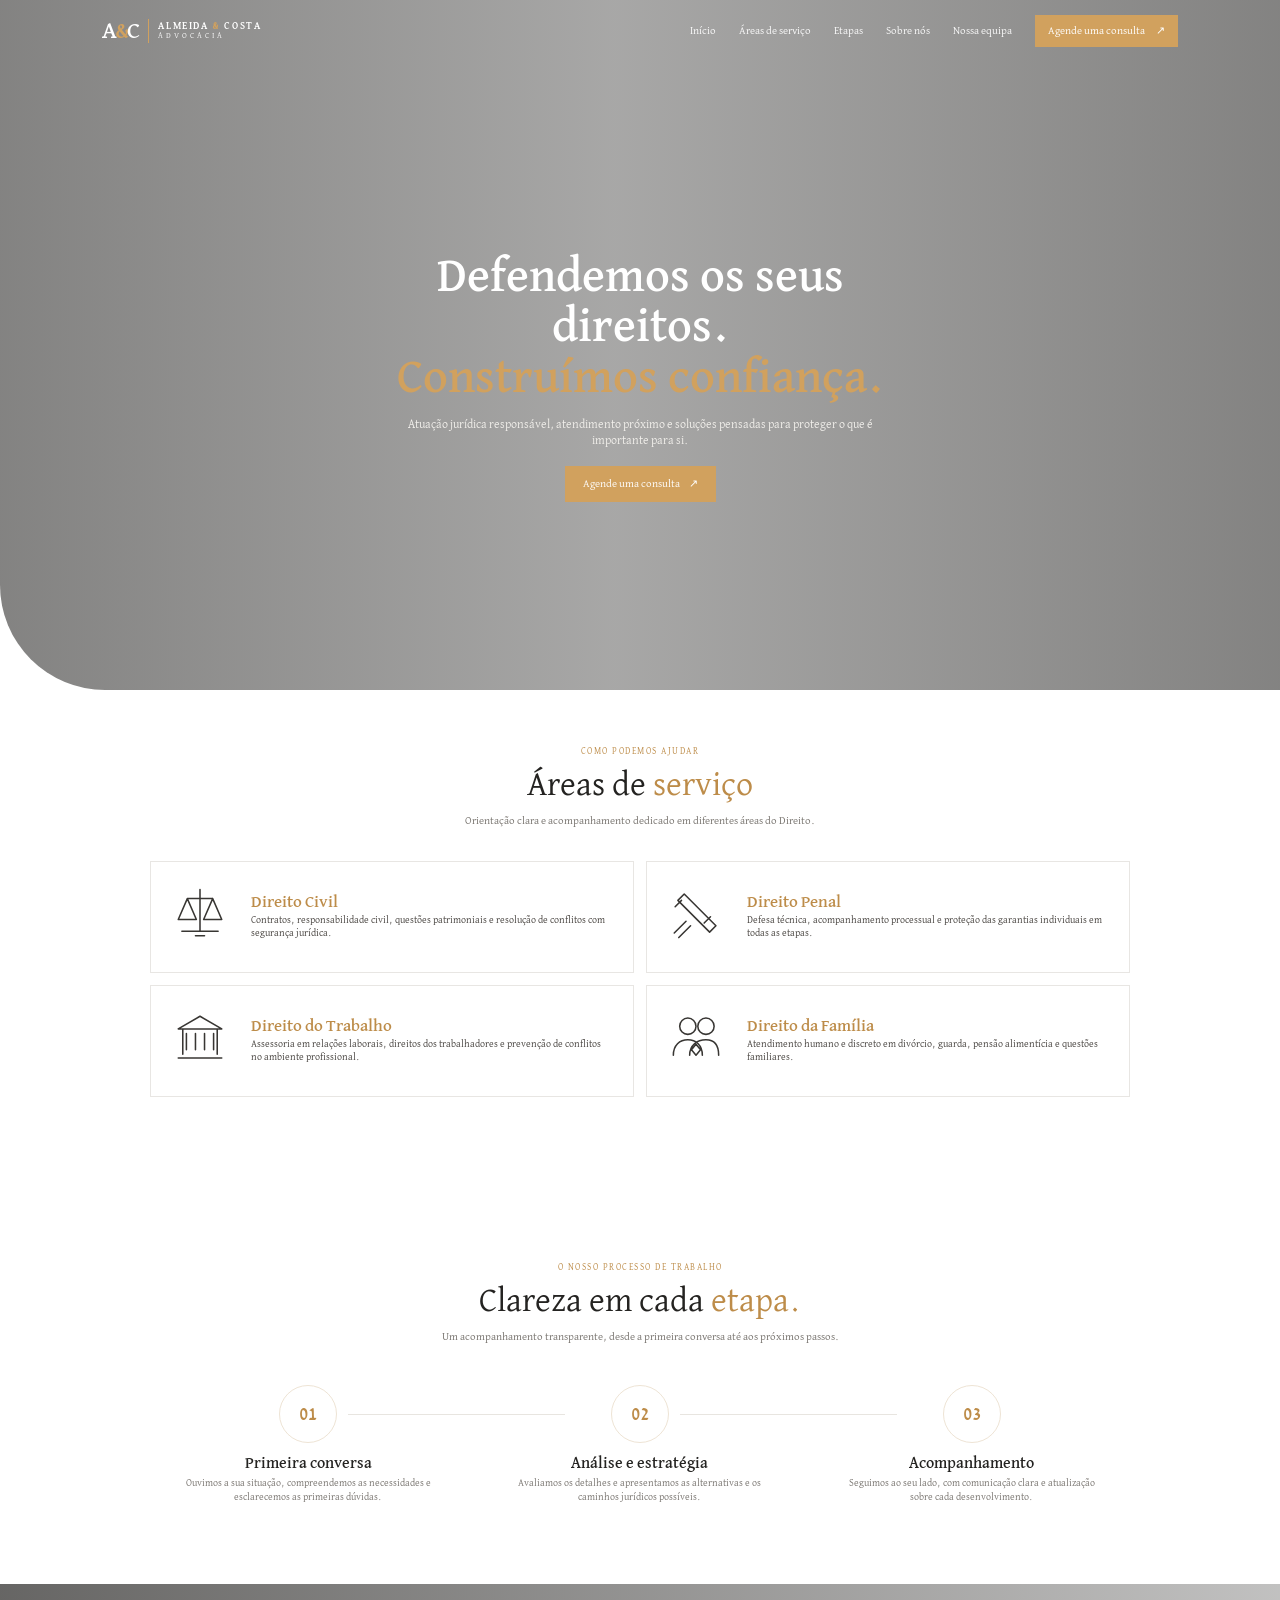
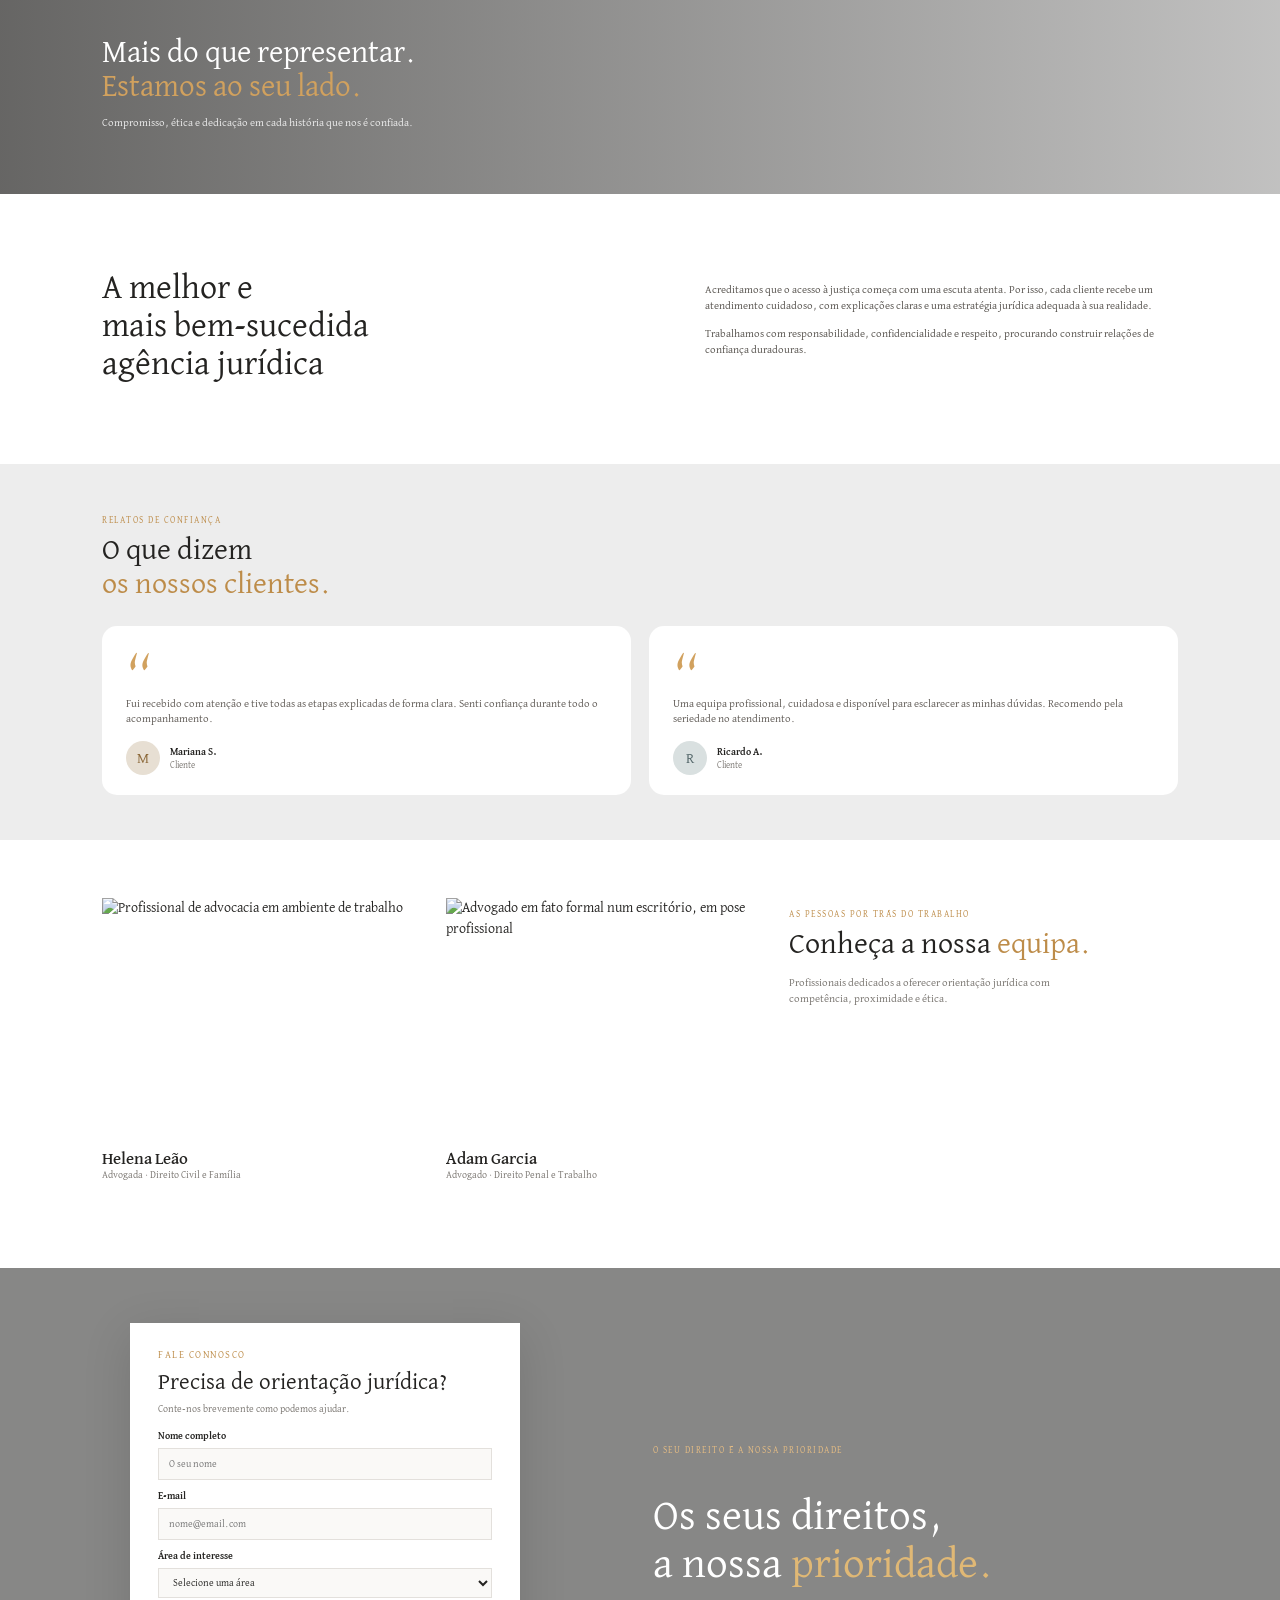
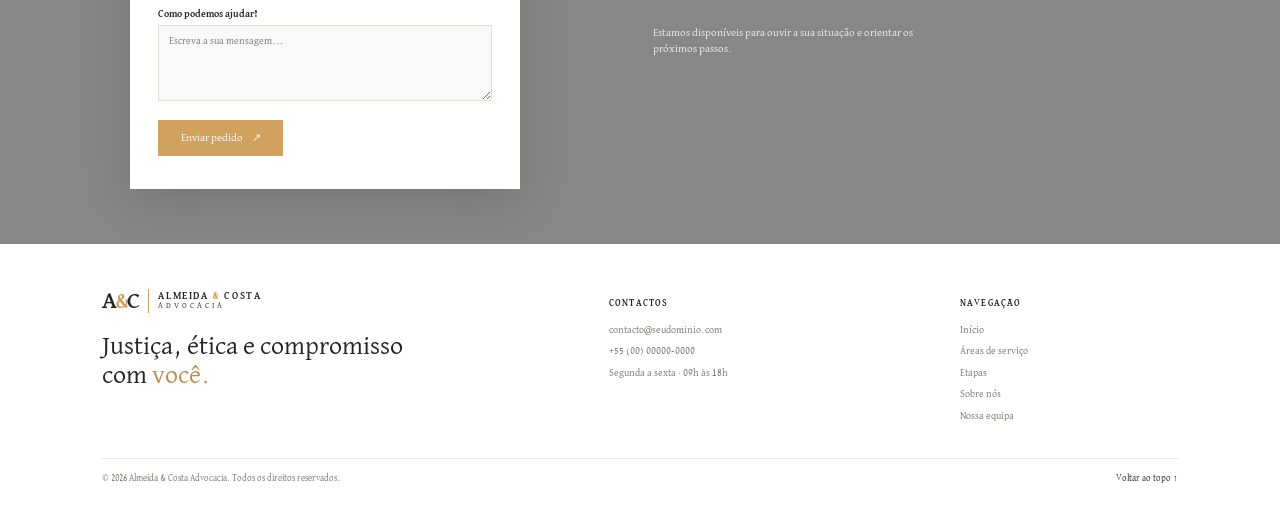
==== commit 728c3be2: "Melhorar fotografia do advogado Adam" ====
--- a/index.html
+++ b/index.html
@@ -86,7 +86,7 @@
     <section class="section team-section" id="equipa">
       <div class="team-intro"><p class="eyebrow">AS PESSOAS POR TRÁS DO TRABALHO</p><h2>Conheça a nossa <em>equipa.</em></h2><p>Profissionais dedicados a oferecer orientação jurídica com competência, proximidade e ética.</p></div>
       <article class="team-card"><img src="https://images.unsplash.com/photo-1551836022-d5d88e9218df?auto=format&fit=crop&w=800&q=85" alt="Profissional de advocacia em ambiente de trabalho"><h3>Helena Leão</h3><p>Advogada · Direito Civil e Família</p></article>
-      <article class="team-card"><img src="https://images.unsplash.com/photo-1560250097-0b93528c311a?auto=format&fit=crop&w=800&q=85" alt="Advogado em retrato profissional"><h3>Adam Garcia</h3><p>Advogado · Direito Penal e Trabalho</p></article>
+      <article class="team-card"><img src="https://images.pexels.com/photos/8112132/pexels-photo-8112132.jpeg?auto=compress&cs=tinysrgb&w=1200" alt="Advogado em fato formal num escritório, em pose profissional"><h3>Adam Garcia</h3><p>Advogado · Direito Penal e Trabalho</p></article>
     </section>
 
     <section class="contact-section" id="contacto">
--- a/style.css
+++ b/style.css
@@ -6,12 +6,12 @@
 .services-section{padding-top:55px;padding-bottom:92px}.services-grid{max-width:980px;margin:auto;display:grid;grid-template-columns:repeat(2,1fr);gap:12px}.service-card{position:relative;display:flex;align-items:center;gap:18px;border:1px solid var(--line);padding:15px 20px;min-height:112px;transition:border-color .2s,transform .2s}.service-card:hover{border-color:var(--gold);transform:translateY(-2px)}.service-icon{width:62px;flex:0 0 62px;color:#383633}.service-icon svg{width:58px;height:58px;fill:none;stroke:currentColor;stroke-width:1.7;stroke-linecap:round;stroke-linejoin:round}.service-card h3,.process-step h3,.team-card h3{font:500 17px var(--serif);margin:0 0 3px}.service-card h3{color:var(--gold-dark)}.service-card p,.process-step p,.team-card p{font-size:10px;line-height:1.35;color:#45413d;margin:0}.card-arrow{display:none}
 .process-section{background:#fff;padding-top:72px;padding-bottom:80px}.process-section .section-heading{margin-bottom:40px}.process-section .section-intro{max-width:500px}.process-grid{max-width:960px;margin:auto;display:grid;grid-template-columns:repeat(3,1fr);gap:35px}.process-step{text-align:center;position:relative;padding:0 18px}.process-symbol{margin:0 auto 13px;width:58px;height:58px;border:1px solid #eee4d5;border-radius:50%;display:grid;place-items:center;color:var(--gold-dark);font:500 19px var(--serif);background:#fff}.process-line{position:absolute;width:calc(100% - 80px);height:1px;background:#e8e5e0;top:29px;left:calc(50% + 40px)}.process-step:last-child .process-line{display:none}.process-step h3{font-size:16px;margin-bottom:5px}.process-step p{max-width:250px;margin:auto;color:var(--muted)}
 .about-banner{height:210px;position:relative;display:flex;align-items:center;color:#fff;overflow:hidden}.about-banner-bg{background:url('https://images.unsplash.com/photo-1521791055366-0d553872125f?auto=format&fit=crop&w=1900&q=85') center 48%/cover}.about-banner-overlay{background:linear-gradient(90deg,#171614a8,#17161444)}.about-banner-content{position:relative;z-index:1;margin-left:8%;max-width:510px}.about-banner .eyebrow{display:none}.about-banner h2{font:400 31px/1.1 var(--serif);margin:0}.about-banner-content>p:last-child{color:#eee;font-size:11px;margin-top:10px}
-.about-detail{width:100%;min-height:100vh;display:grid;grid-template-columns:1fr 1fr;gap:12%;align-items:center;position:relative;padding:8vh 8%;background:#fff}.about-copy{max-width:100%}.about-copy h2{font:400 clamp(29px,3.4vw,40px)/1.08 var(--serif);max-width:380px}.about-text{position:relative;display:flex;flex-direction:column;justify-content:center;min-height:330px;padding:0 0 90px;max-width:100%}.about-text p{color:#55514c;font-size:12px;line-height:1.5;margin:0 0 12px;max-width:440px}.about-text .text-link{display:none}.about-signature{position:absolute;right:0;bottom:0;width:clamp(170px,22vw,260px);height:auto;display:block}
+.about-detail{display:grid;grid-template-columns:1fr 1fr;gap:12%;align-items:center;padding-top:65px;padding-bottom:72px;min-height:270px}.about-copy{max-width:100%}.about-copy h2{font:400 clamp(25px,3vw,34px)/1.12 var(--serif);max-width:340px}.about-text{position:static;display:block;min-height:0;padding:0;max-width:100%}.about-text p{color:#55514c;font-size:11px;line-height:1.45;margin:0 0 12px;max-width:100%}.about-text .text-link{display:none}
 .testimonials-section{background:#ededed}.testimonials-inner{padding-top:50px;padding-bottom:45px}.testimonials-inner .section-heading{margin-bottom:24px}.testimonials-inner .section-heading h2{font-size:30px}.testimonial-grid{display:grid;grid-template-columns:1fr 1fr;gap:18px}.testimonial{background:#fff;border-radius:15px;padding:20px 24px;min-height:150px;position:relative}.quote-mark{font:54px/.8 var(--serif);color:var(--gold)}.testimonial>p{font:11px/1.45 var(--serif);color:#5f5a55;margin:6px 0 14px}.client{display:flex;align-items:center;gap:10px}.client-avatar{height:34px;width:34px;border-radius:50%;display:grid;place-items:center;background:#e7dfd3;color:#8c693a;font:15px var(--serif)}.avatar-two{background:#d9e0e0;color:#526568}.client strong,.client small{display:block}.client strong{font-size:10px}.client small{font-size:9px;color:var(--muted)}
 .team-section{display:grid;grid-template-columns:1fr 1fr 1.2fr;gap:20px;align-items:start;padding-top:58px;padding-bottom:85px}.team-intro{padding:10px 10px 0 0;grid-column:3;grid-row:1}.team-intro .eyebrow{font-size:9px}.team-intro h2{font-size:30px}.team-intro>p:last-child{font-size:11px;color:var(--muted);max-width:280px;margin-top:12px}.team-card{grid-row:1}.team-card img{display:block;width:100%;height:245px;object-fit:cover;filter:saturate(.78)}.team-card h3{font-size:17px;margin:8px 0 1px}.team-card p{font-size:10px;color:var(--muted)}
 .contact-section{position:relative;padding:55px 8%;color:#fff;overflow:hidden}.contact-photo{background:url('https://images.unsplash.com/photo-1505664194779-8beaceb93744?auto=format&fit=crop&w=2000&q=85') center/cover;filter:blur(1px);transform:scale(1.02)}.contact-overlay{background:#17161483}.contact-inner{position:relative;z-index:1;max-width:1020px;margin:auto;display:grid;grid-template-columns:minmax(290px,390px) 1fr;gap:13%;align-items:center}.contact-form{background:#fff;color:var(--ink);padding:25px 28px;box-shadow:0 12px 45px #0002}.contact-form h2{font:400 23px/1.15 var(--serif);margin:0 0 5px}.form-intro{font-size:10px;color:var(--muted);margin:0 0 13px}.contact-form label{display:block;font-size:10px;font-weight:700;margin:9px 0 4px}.contact-form input,.contact-form select,.contact-form textarea{width:100%;border:1px solid #e3e0dc;background:#faf9f7;padding:8px 10px;font-size:10px;color:var(--ink);outline:none}.contact-form input:focus,.contact-form select:focus,.contact-form textarea:focus{border-color:var(--gold)}.contact-form textarea{resize:vertical}.form-button{margin-top:12px;min-width:125px}.form-feedback{font-size:10px;color:var(--gold-dark);margin:8px 0 0}.contact-statement{max-width:400px}.contact-statement .eyebrow{font-size:9px}.contact-statement h2{font:400 clamp(29px,3.5vw,43px)/1.12 var(--serif)}.contact-statement h2 em{color:#e0b875}.contact-statement>p:last-child{font-size:11px;color:#eee;max-width:300px;margin-top:12px}
 .site-footer{padding:45px 8% 20px;background:#fff}.footer-main{display:grid;grid-template-columns:1.5fr 1fr .7fr;gap:40px;padding-bottom:35px}.footer-brand{color:var(--ink)}.footer-main h2{font:400 26px/1.15 var(--serif);margin-top:20px}.footer-main h2 em{color:var(--gold-dark)}.footer-column{display:flex;flex-direction:column;gap:7px;padding-top:8px}.footer-column h3{font-size:9px;letter-spacing:1.2px;margin:0 0 6px}.footer-column a,.footer-column p{font-size:10px;color:var(--muted);margin:0}.footer-column a:hover,.footer-bottom a:hover{color:var(--gold-dark)}.footer-bottom{border-top:1px solid var(--line);padding-top:13px;display:flex;justify-content:space-between;color:var(--muted);font-size:9px}.footer-bottom a{color:var(--ink)}
 .reveal{opacity:0;transform:translateY(16px);transition:opacity .6s ease,transform .6s ease}.reveal.visible{opacity:1;transform:none}
 @media(max-width:900px){.site-header{padding:0 5%}.main-nav{gap:12px;font-size:10px}.section{padding-left:6%;padding-right:6%}.contact-inner{gap:7%}.team-section{grid-template-columns:1fr 1fr}.team-intro{grid-column:1/-1;grid-row:auto;max-width:500px}.team-card{grid-row:auto}.team-card img{height:290px}}
-@media(max-width:680px){html{scroll-padding-top:70px}.site-header{height:65px;background:#211f1dc9;padding:0 6%}.brand-mark{font-size:23px}.menu-toggle{display:flex;flex-direction:column;gap:5px;padding:10px}.menu-toggle span{width:23px;height:1px;background:#fff;display:block}.main-nav{display:none;position:absolute;top:65px;left:0;width:100%;padding:20px 6% 24px;background:#242321;flex-direction:column;align-items:stretch;gap:16px;font-size:12px}.main-nav.open{display:flex}.nav-cta{text-align:center}.hero{height:570px;min-height:0;border-radius:0 0 0 65px}.hero-image{background-position:52% center}.hero-content{padding:70px 24px 15px}.hero h1{font-size:36px}.hero-copy{font-size:11px;max-width:330px}.section{padding:58px 6%}.section-heading{margin-bottom:27px}.services-section{padding-top:48px;padding-bottom:65px}.services-grid{grid-template-columns:1fr;gap:10px}.service-card{min-height:100px;padding:13px 16px;gap:14px}.service-icon{width:52px;flex-basis:52px}.service-icon svg{width:49px;height:49px}.service-card h3{font-size:16px}.service-card p{font-size:10px}.process-section{padding-top:55px;padding-bottom:58px}.process-grid{grid-template-columns:1fr;gap:27px}.process-step{padding:0 10px}.process-symbol{width:50px;height:50px;margin-bottom:10px}.process-line{width:1px;height:23px;top:62px;left:50%}.process-step:last-child .process-line{display:none}.process-step h3{font-size:15px}.about-banner{height:190px}.about-banner-content{margin:0 7%}.about-banner h2{font-size:28px}.about-detail{min-height:300px;padding:35px 7% 45px}.about-copy{max-width:75%}.about-copy h2{font-size:27px}.about-text{max-width:62%;padding-top:12px}.about-text p{font-size:9px}.about-signature{width:125px;right:7%;bottom:13%}.testimonial-grid{grid-template-columns:1fr}.testimonials-inner{padding-top:45px;padding-bottom:40px}.testimonial{padding:18px 20px;min-height:130px}.team-section{grid-template-columns:1fr 1fr;gap:14px;padding-top:50px;padding-bottom:60px}.team-intro{grid-column:1/-1;grid-row:auto;padding:0 0 5px}.team-card{grid-row:auto}.team-card img{height:210px}.team-card h3{font-size:16px}.team-card p{font-size:9px}.contact-section{padding:40px 6%}.contact-inner{grid-template-columns:1fr;gap:25px}.contact-form{padding:22px 20px}.contact-statement{padding:0 8px 8px}.contact-statement h2{font-size:34px}.footer-main{grid-template-columns:1fr 1fr;gap:25px}.footer-main>div:first-child{grid-column:1/-1}.footer-main h2{font-size:24px}.footer-bottom{gap:10px;flex-direction:column}}
+@media(max-width:680px){html{scroll-padding-top:70px}.site-header{height:65px;background:#211f1dc9;padding:0 6%}.brand-mark{font-size:23px}.menu-toggle{display:flex;flex-direction:column;gap:5px;padding:10px}.menu-toggle span{width:23px;height:1px;background:#fff;display:block}.main-nav{display:none;position:absolute;top:65px;left:0;width:100%;padding:20px 6% 24px;background:#242321;flex-direction:column;align-items:stretch;gap:16px;font-size:12px}.main-nav.open{display:flex}.nav-cta{text-align:center}.hero{height:570px;min-height:0;border-radius:0 0 0 65px}.hero-image{background-position:52% center}.hero-content{padding:70px 24px 15px}.hero h1{font-size:36px}.hero-copy{font-size:11px;max-width:330px}.section{padding:58px 6%}.section-heading{margin-bottom:27px}.services-section{padding-top:48px;padding-bottom:65px}.services-grid{grid-template-columns:1fr;gap:10px}.service-card{min-height:100px;padding:13px 16px;gap:14px}.service-icon{width:52px;flex-basis:52px}.service-icon svg{width:49px;height:49px}.service-card h3{font-size:16px}.service-card p{font-size:10px}.process-section{padding-top:55px;padding-bottom:58px}.process-grid{grid-template-columns:1fr;gap:27px}.process-step{padding:0 10px}.process-symbol{width:50px;height:50px;margin-bottom:10px}.process-line{width:1px;height:23px;top:62px;left:50%}.process-step:last-child .process-line{display:none}.process-step h3{font-size:15px}.about-banner{height:190px}.about-banner-content{margin:0 7%}.about-banner h2{font-size:28px}.about-detail{grid-template-columns:1fr;gap:18px;padding:50px 6% 55px;min-height:0}.about-copy{max-width:100%}.about-copy h2{font-size:27px}.about-text{max-width:100%;padding:0}.about-text p{font-size:11px}.testimonial-grid{grid-template-columns:1fr}.testimonials-inner{padding-top:45px;padding-bottom:40px}.testimonial{padding:18px 20px;min-height:130px}.team-section{grid-template-columns:1fr 1fr;gap:14px;padding-top:50px;padding-bottom:60px}.team-intro{grid-column:1/-1;grid-row:auto;padding:0 0 5px}.team-card{grid-row:auto}.team-card img{height:210px}.team-card h3{font-size:16px}.team-card p{font-size:9px}.contact-section{padding:40px 6%}.contact-inner{grid-template-columns:1fr;gap:25px}.contact-form{padding:22px 20px}.contact-statement{padding:0 8px 8px}.contact-statement h2{font-size:34px}.footer-main{grid-template-columns:1fr 1fr;gap:25px}.footer-main>div:first-child{grid-column:1/-1}.footer-main h2{font-size:24px}.footer-bottom{gap:10px;flex-direction:column}}
 @media(prefers-reduced-motion:reduce){html{scroll-behavior:auto}*,*::before,*::after{transition:none!important}.reveal{opacity:1;transform:none}}
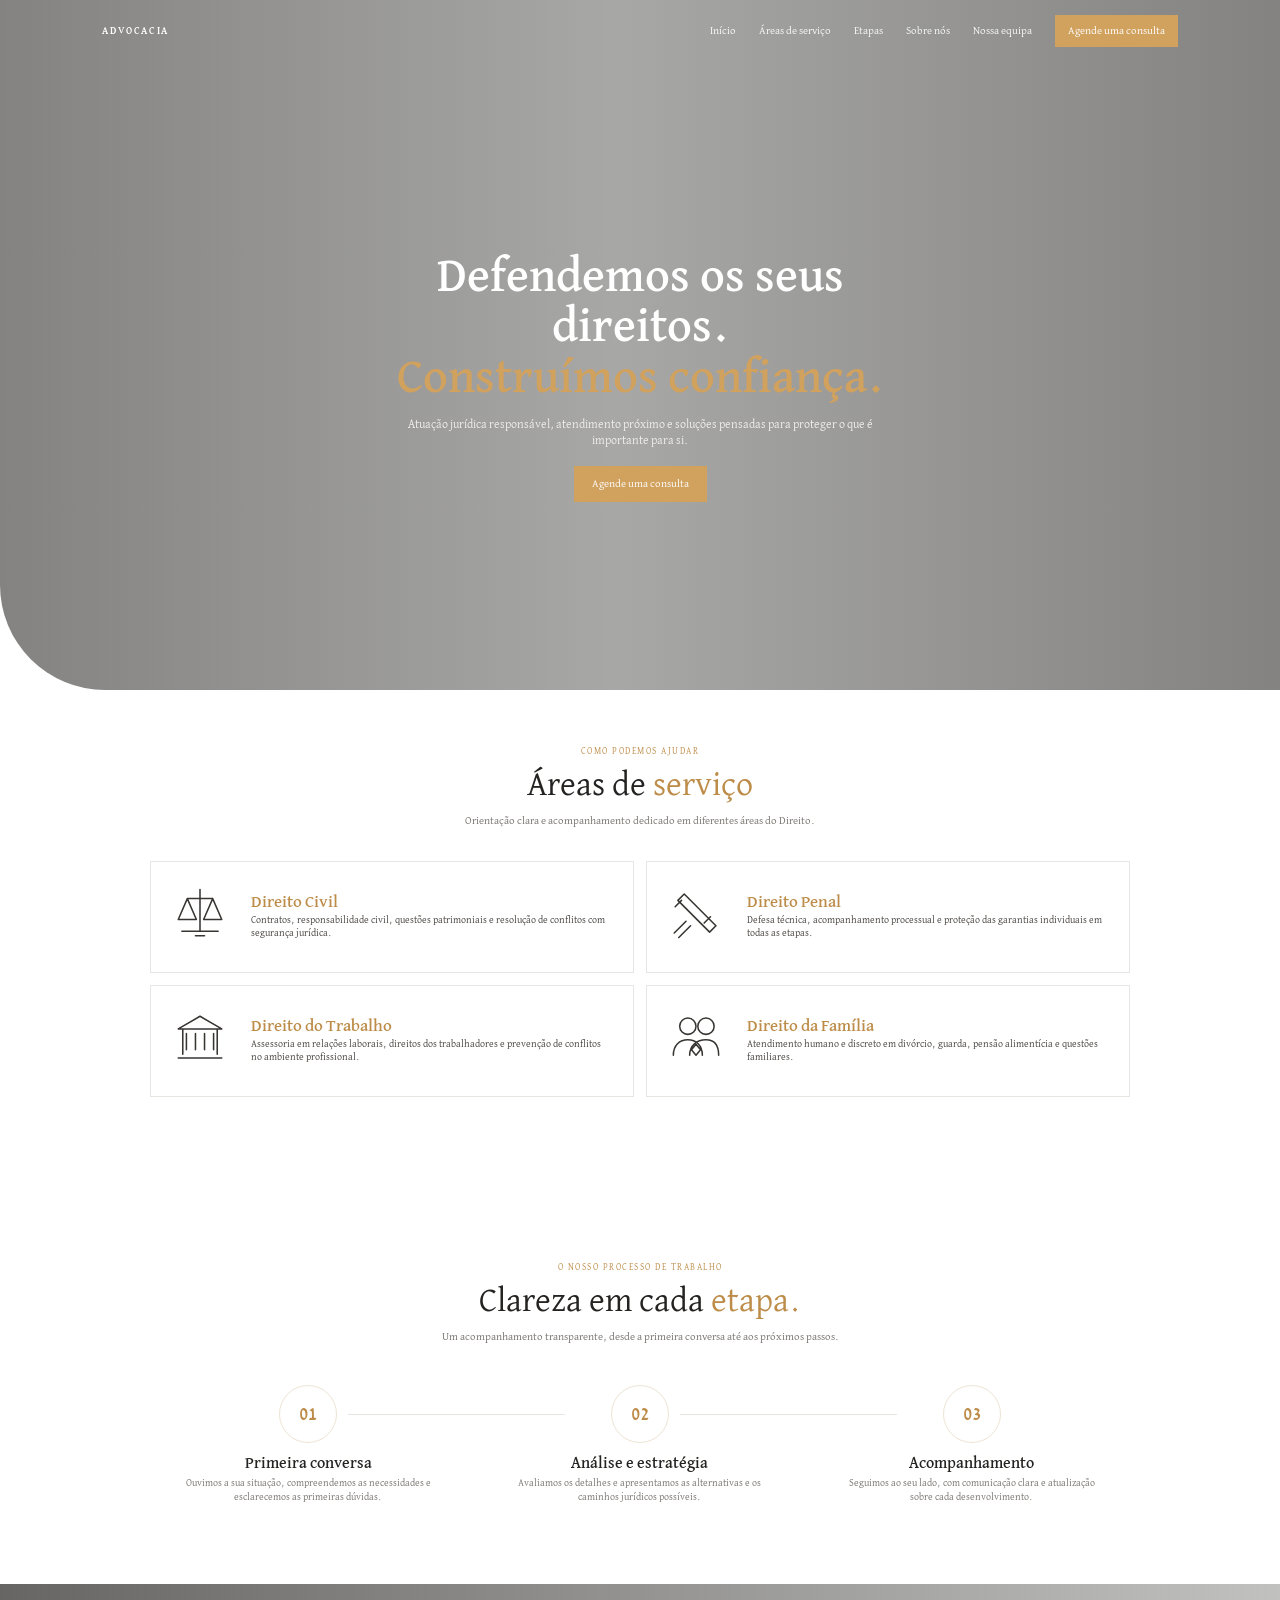
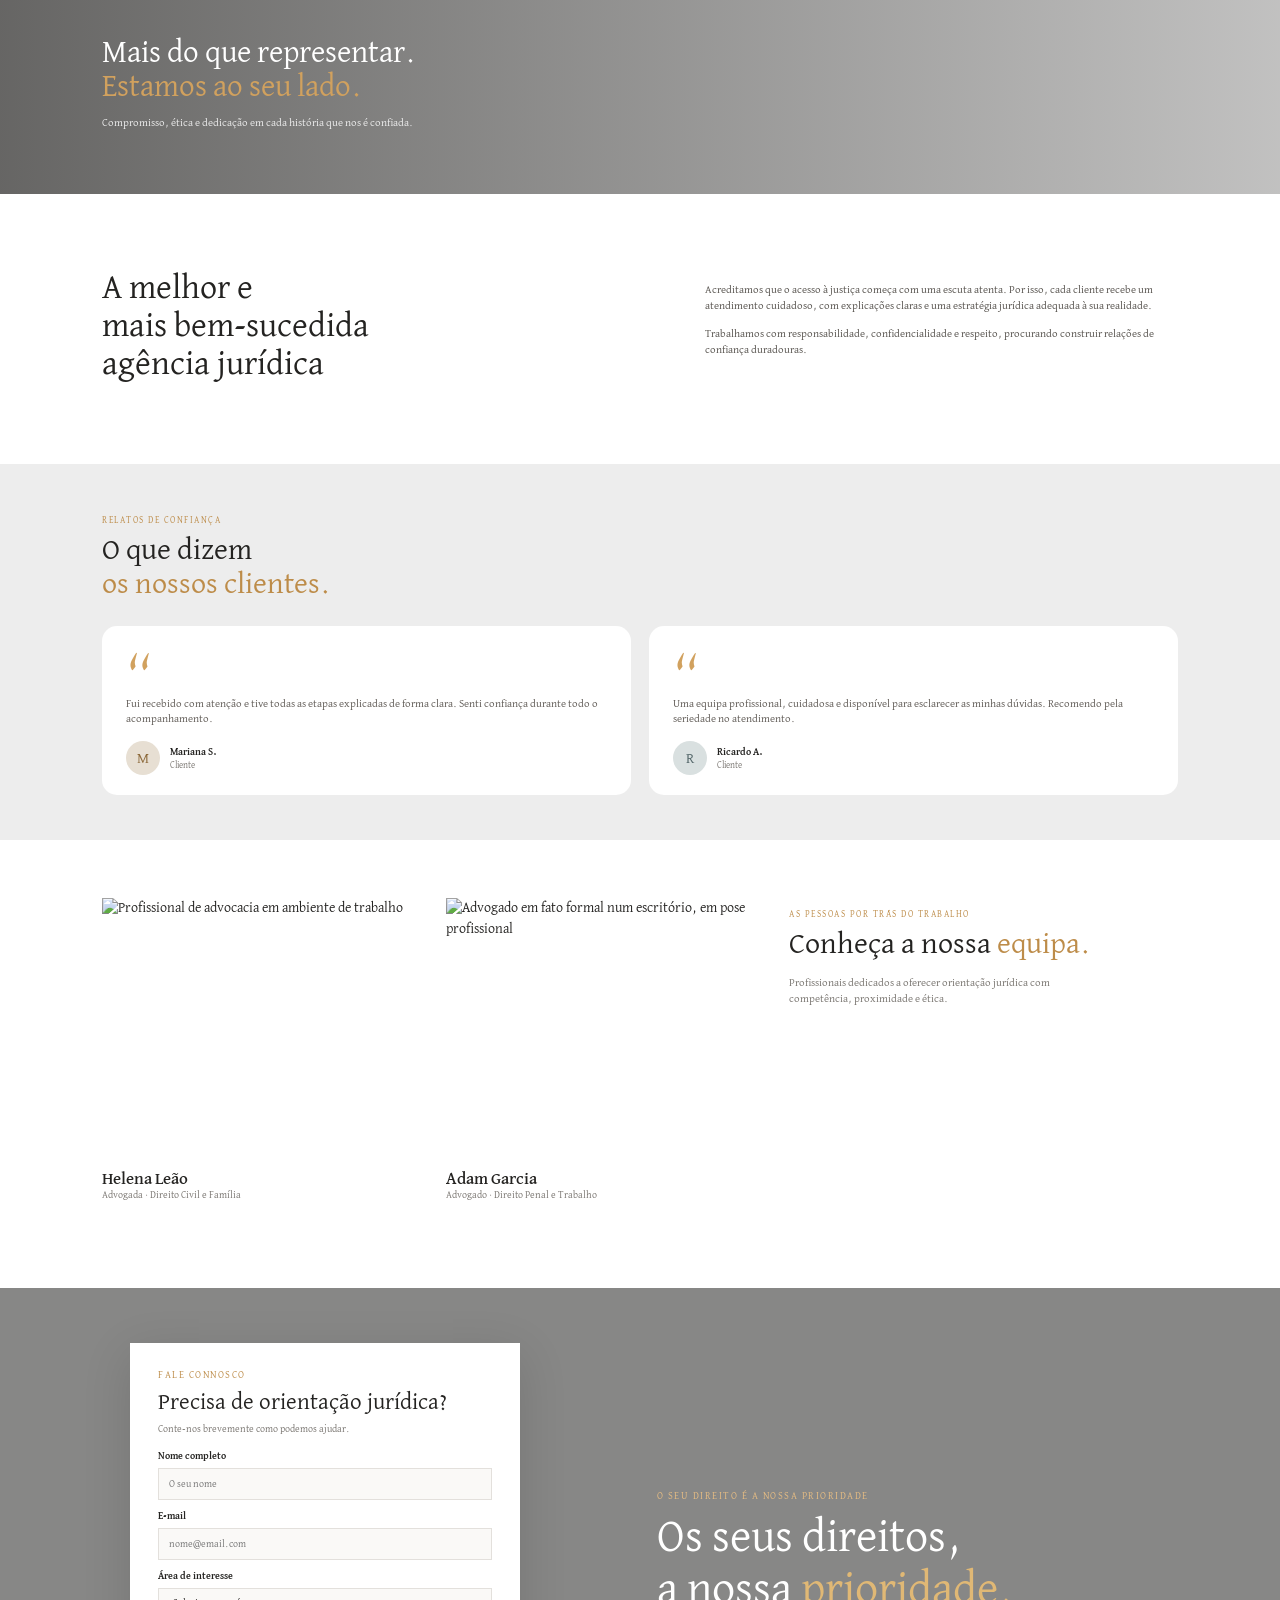
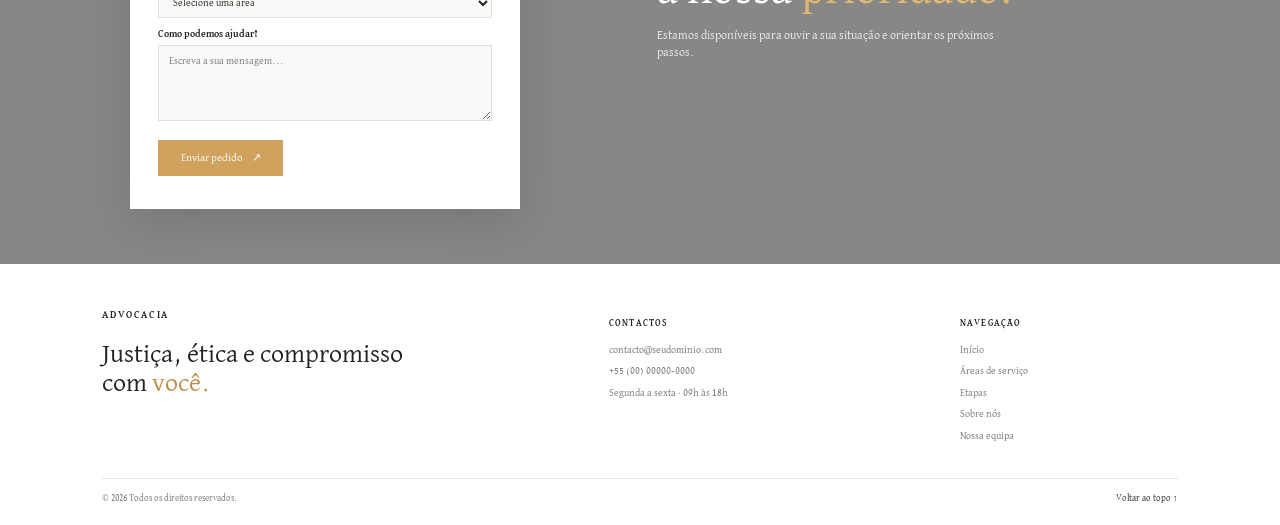
==== commit 236ff35e: "Remove template company branding and consultation CTA icons" ====
--- a/index.html
+++ b/index.html
@@ -5,7 +5,7 @@
   <meta name="viewport" content="width=device-width, initial-scale=1.0">
   <meta name="description" content="Advocacia estratégica, atendimento próximo e compromisso com os seus direitos. Conheça nossas áreas de atuação.">
   <meta name="theme-color" content="#242321">
-  <title>Almeida & Costa | Advocacia</title>
+  <title>Advocacia</title>
   <link rel="preconnect" href="https://fonts.googleapis.com">
   <link rel="preconnect" href="https://fonts.gstatic.com" crossorigin>
   <link href="https://fonts.googleapis.com/css2?family=David+Libre:wght@400;500;700&display=swap" rel="stylesheet">
@@ -13,14 +13,13 @@
 </head>
 <body>
   <header class="site-header" id="topo">
-    <a class="brand" href="#topo" aria-label="Almeida e Costa - início">
-      <span class="brand-mark">A<span>&</span>C</span>
-      <span class="brand-name">ALMEIDA <i>&</i> COSTA<small>ADVOCACIA</small></span>
+    <a class="brand" href="#topo" aria-label="Início">
+      <span class="brand-name">ADVOCACIA</span>
     </a>
     <button class="menu-toggle" aria-label="Abrir menu" aria-expanded="false"><span></span><span></span><span></span></button>
     <nav class="main-nav" aria-label="Navegação principal">
       <a href="#topo">Início</a><a href="#areas">Áreas de serviço</a><a href="#processo">Etapas</a><a href="#sobre">Sobre nós</a><a href="#equipa">Nossa equipa</a>
-      <a class="nav-cta" href="#contacto">Agende uma consulta <span>↗</span></a>
+      <a class="nav-cta" href="#contacto">Agende uma consulta</a>
     </nav>
   </header>
 
@@ -29,10 +28,10 @@
       <div class="hero-image"></div>
       <div class="hero-shade"></div>
       <div class="hero-content">
-        <p class="eyebrow eyebrow-light">ALMEIDA & COSTA · ADVOCACIA</p>
+        
         <h1>Defendemos os seus direitos.<br><em>Construímos confiança.</em></h1>
         <p class="hero-copy">Atuação jurídica responsável, atendimento próximo e soluções pensadas para proteger o que é importante para si.</p>
-        <a class="button button-gold" href="#contacto">Agende uma consulta <span>↗</span></a>
+        <a class="button button-gold" href="#contacto">Agende uma consulta</a>
       </div>
       <a class="scroll-note" href="#areas"><span></span> DESLIZE PARA CONHECER</a>
     </section>
@@ -66,7 +65,7 @@
 
     <section class="about-banner" id="sobre">
       <div class="about-banner-bg"></div><div class="about-banner-overlay"></div>
-      <div class="about-banner-content"><p class="eyebrow eyebrow-light">ALMEIDA & COSTA</p><h2>Mais do que representar.<br><em>Estamos ao seu lado.</em></h2><p>Compromisso, ética e dedicação em cada história que nos é confiada.</p></div>
+      <div class="about-banner-content"><h2>Mais do que representar.<br><em>Estamos ao seu lado.</em></h2><p>Compromisso, ética e dedicação em cada história que nos é confiada.</p></div>
     </section>
     <section class="section about-detail">
       <div class="about-copy"><h2>A melhor e<br>mais bem-sucedida<br>agência jurídica</h2></div>
@@ -107,11 +106,11 @@
   </main>
 
   <footer class="site-footer">
-    <div class="footer-main"><div><a class="brand footer-brand" href="#topo"><span class="brand-mark">A<span>&</span>C</span><span class="brand-name">ALMEIDA <i>&</i> COSTA<small>ADVOCACIA</small></span></a><h2>Justiça, ética e compromisso<br>com <em>você.</em></h2></div>
+    <div class="footer-main"><div><a class="brand footer-brand" href="#topo"><span class="brand-name">ADVOCACIA</span></a><h2>Justiça, ética e compromisso<br>com <em>você.</em></h2></div>
       <div class="footer-column"><h3>CONTACTOS</h3><a href="mailto:contacto@seudominio.com">contacto@seudominio.com</a><a href="tel:+5500000000000">+55 (00) 00000-0000</a><p>Segunda a sexta · 09h às 18h</p></div>
       <div class="footer-column"><h3>NAVEGAÇÃO</h3><a href="#topo">Início</a><a href="#areas">Áreas de serviço</a><a href="#processo">Etapas</a><a href="#sobre">Sobre nós</a><a href="#equipa">Nossa equipa</a></div>
     </div>
-    <div class="footer-bottom"><span>© <span id="year"></span> Almeida & Costa Advocacia. Todos os direitos reservados.</span><a href="#topo">Voltar ao topo ↑</a></div>
+    <div class="footer-bottom"><span>© <span id="year"></span> Todos os direitos reservados.</span><a href="#topo">Voltar ao topo ↑</a></div>
   </footer>
   <script src="script.js"></script>
 </body>
--- a/style.css
+++ b/style.css
@@ -8,10 +8,10 @@
 .about-banner{height:210px;position:relative;display:flex;align-items:center;color:#fff;overflow:hidden}.about-banner-bg{background:url('https://images.unsplash.com/photo-1521791055366-0d553872125f?auto=format&fit=crop&w=1900&q=85') center 48%/cover}.about-banner-overlay{background:linear-gradient(90deg,#171614a8,#17161444)}.about-banner-content{position:relative;z-index:1;margin-left:8%;max-width:510px}.about-banner .eyebrow{display:none}.about-banner h2{font:400 31px/1.1 var(--serif);margin:0}.about-banner-content>p:last-child{color:#eee;font-size:11px;margin-top:10px}
 .about-detail{display:grid;grid-template-columns:1fr 1fr;gap:12%;align-items:center;padding-top:65px;padding-bottom:72px;min-height:270px}.about-copy{max-width:100%}.about-copy h2{font:400 clamp(25px,3vw,34px)/1.12 var(--serif);max-width:340px}.about-text{position:static;display:block;min-height:0;padding:0;max-width:100%}.about-text p{color:#55514c;font-size:11px;line-height:1.45;margin:0 0 12px;max-width:100%}.about-text .text-link{display:none}
 .testimonials-section{background:#ededed}.testimonials-inner{padding-top:50px;padding-bottom:45px}.testimonials-inner .section-heading{margin-bottom:24px}.testimonials-inner .section-heading h2{font-size:30px}.testimonial-grid{display:grid;grid-template-columns:1fr 1fr;gap:18px}.testimonial{background:#fff;border-radius:15px;padding:20px 24px;min-height:150px;position:relative}.quote-mark{font:54px/.8 var(--serif);color:var(--gold)}.testimonial>p{font:11px/1.45 var(--serif);color:#5f5a55;margin:6px 0 14px}.client{display:flex;align-items:center;gap:10px}.client-avatar{height:34px;width:34px;border-radius:50%;display:grid;place-items:center;background:#e7dfd3;color:#8c693a;font:15px var(--serif)}.avatar-two{background:#d9e0e0;color:#526568}.client strong,.client small{display:block}.client strong{font-size:10px}.client small{font-size:9px;color:var(--muted)}
-.team-section{display:grid;grid-template-columns:1fr 1fr 1.2fr;gap:20px;align-items:start;padding-top:58px;padding-bottom:85px}.team-intro{padding:10px 10px 0 0;grid-column:3;grid-row:1}.team-intro .eyebrow{font-size:9px}.team-intro h2{font-size:30px}.team-intro>p:last-child{font-size:11px;color:var(--muted);max-width:280px;margin-top:12px}.team-card{grid-row:1}.team-card img{display:block;width:100%;height:245px;object-fit:cover;filter:saturate(.78)}.team-card h3{font-size:17px;margin:8px 0 1px}.team-card p{font-size:10px;color:var(--muted)}
-.contact-section{position:relative;padding:55px 8%;color:#fff;overflow:hidden}.contact-photo{background:url('https://images.unsplash.com/photo-1505664194779-8beaceb93744?auto=format&fit=crop&w=2000&q=85') center/cover;filter:blur(1px);transform:scale(1.02)}.contact-overlay{background:#17161483}.contact-inner{position:relative;z-index:1;max-width:1020px;margin:auto;display:grid;grid-template-columns:minmax(290px,390px) 1fr;gap:13%;align-items:center}.contact-form{background:#fff;color:var(--ink);padding:25px 28px;box-shadow:0 12px 45px #0002}.contact-form h2{font:400 23px/1.15 var(--serif);margin:0 0 5px}.form-intro{font-size:10px;color:var(--muted);margin:0 0 13px}.contact-form label{display:block;font-size:10px;font-weight:700;margin:9px 0 4px}.contact-form input,.contact-form select,.contact-form textarea{width:100%;border:1px solid #e3e0dc;background:#faf9f7;padding:8px 10px;font-size:10px;color:var(--ink);outline:none}.contact-form input:focus,.contact-form select:focus,.contact-form textarea:focus{border-color:var(--gold)}.contact-form textarea{resize:vertical}.form-button{margin-top:12px;min-width:125px}.form-feedback{font-size:10px;color:var(--gold-dark);margin:8px 0 0}.contact-statement{max-width:400px}.contact-statement .eyebrow{font-size:9px}.contact-statement h2{font:400 clamp(29px,3.5vw,43px)/1.12 var(--serif)}.contact-statement h2 em{color:#e0b875}.contact-statement>p:last-child{font-size:11px;color:#eee;max-width:300px;margin-top:12px}
+.team-section{display:grid;grid-template-columns:1fr 1fr 1.2fr;gap:20px;align-items:start;padding-top:58px;padding-bottom:85px}.team-intro{padding:10px 10px 0 0;grid-column:3;grid-row:1}.team-intro .eyebrow{font-size:9px}.team-intro h2{font-size:30px}.team-intro>p:last-child{font-size:11px;color:var(--muted);max-width:280px;margin-top:12px}.team-card{grid-row:1}.team-card img{display:block;width:100%;height:265px;object-fit:cover;object-position:center 32%;filter:saturate(.88);transition:filter .25s}.team-card:hover img{filter:saturate(1)}.team-card h3{font-size:17px;margin:8px 0 1px}.team-card p{font-size:10px;color:var(--muted)}
+.contact-section{position:relative;padding:55px 8%;color:#fff;overflow:hidden}.contact-photo{background:url('https://images.unsplash.com/photo-1505664194779-8beaceb93744?auto=format&fit=crop&w=2000&q=85') center/cover;filter:blur(1px);transform:scale(1.02)}.contact-overlay{background:#17161483}.contact-inner{position:relative;z-index:1;max-width:1020px;margin:auto;display:grid;grid-template-columns:minmax(290px,390px) 1fr;gap:13%;align-items:center}.contact-form{background:#fff;color:var(--ink);padding:25px 28px;box-shadow:0 12px 45px #0002}.contact-form h2{font:400 23px/1.15 var(--serif);margin:0 0 5px}.form-intro{font-size:10px;color:var(--muted);margin:0 0 13px}.contact-form label{display:block;font-size:10px;font-weight:700;margin:9px 0 4px}.contact-form input,.contact-form select,.contact-form textarea{width:100%;border:1px solid #e3e0dc;background:#faf9f7;padding:8px 10px;font-size:10px;color:var(--ink);outline:none}.contact-form input:focus,.contact-form select:focus,.contact-form textarea:focus{border-color:var(--gold)}.contact-form textarea{resize:vertical}.form-button{margin-top:12px;min-width:125px}.form-feedback{font-size:10px;color:var(--gold-dark);margin:8px 0 0}.contact-statement{max-width:430px;padding-left:4px}.contact-statement .eyebrow{font-size:10px;letter-spacing:1.5px;margin:0 0 10px;line-height:1.35}.contact-statement h2{font:400 clamp(31px,3.7vw,46px)/1.12 var(--serif);letter-spacing:0;margin:0 0 12px}.contact-statement h2 em{color:#e0b875}.contact-statement>p:last-child{font-size:12px;line-height:1.4;color:#eee;max-width:340px;margin:0}
 .site-footer{padding:45px 8% 20px;background:#fff}.footer-main{display:grid;grid-template-columns:1.5fr 1fr .7fr;gap:40px;padding-bottom:35px}.footer-brand{color:var(--ink)}.footer-main h2{font:400 26px/1.15 var(--serif);margin-top:20px}.footer-main h2 em{color:var(--gold-dark)}.footer-column{display:flex;flex-direction:column;gap:7px;padding-top:8px}.footer-column h3{font-size:9px;letter-spacing:1.2px;margin:0 0 6px}.footer-column a,.footer-column p{font-size:10px;color:var(--muted);margin:0}.footer-column a:hover,.footer-bottom a:hover{color:var(--gold-dark)}.footer-bottom{border-top:1px solid var(--line);padding-top:13px;display:flex;justify-content:space-between;color:var(--muted);font-size:9px}.footer-bottom a{color:var(--ink)}
 .reveal{opacity:0;transform:translateY(16px);transition:opacity .6s ease,transform .6s ease}.reveal.visible{opacity:1;transform:none}
 @media(max-width:900px){.site-header{padding:0 5%}.main-nav{gap:12px;font-size:10px}.section{padding-left:6%;padding-right:6%}.contact-inner{gap:7%}.team-section{grid-template-columns:1fr 1fr}.team-intro{grid-column:1/-1;grid-row:auto;max-width:500px}.team-card{grid-row:auto}.team-card img{height:290px}}
-@media(max-width:680px){html{scroll-padding-top:70px}.site-header{height:65px;background:#211f1dc9;padding:0 6%}.brand-mark{font-size:23px}.menu-toggle{display:flex;flex-direction:column;gap:5px;padding:10px}.menu-toggle span{width:23px;height:1px;background:#fff;display:block}.main-nav{display:none;position:absolute;top:65px;left:0;width:100%;padding:20px 6% 24px;background:#242321;flex-direction:column;align-items:stretch;gap:16px;font-size:12px}.main-nav.open{display:flex}.nav-cta{text-align:center}.hero{height:570px;min-height:0;border-radius:0 0 0 65px}.hero-image{background-position:52% center}.hero-content{padding:70px 24px 15px}.hero h1{font-size:36px}.hero-copy{font-size:11px;max-width:330px}.section{padding:58px 6%}.section-heading{margin-bottom:27px}.services-section{padding-top:48px;padding-bottom:65px}.services-grid{grid-template-columns:1fr;gap:10px}.service-card{min-height:100px;padding:13px 16px;gap:14px}.service-icon{width:52px;flex-basis:52px}.service-icon svg{width:49px;height:49px}.service-card h3{font-size:16px}.service-card p{font-size:10px}.process-section{padding-top:55px;padding-bottom:58px}.process-grid{grid-template-columns:1fr;gap:27px}.process-step{padding:0 10px}.process-symbol{width:50px;height:50px;margin-bottom:10px}.process-line{width:1px;height:23px;top:62px;left:50%}.process-step:last-child .process-line{display:none}.process-step h3{font-size:15px}.about-banner{height:190px}.about-banner-content{margin:0 7%}.about-banner h2{font-size:28px}.about-detail{grid-template-columns:1fr;gap:18px;padding:50px 6% 55px;min-height:0}.about-copy{max-width:100%}.about-copy h2{font-size:27px}.about-text{max-width:100%;padding:0}.about-text p{font-size:11px}.testimonial-grid{grid-template-columns:1fr}.testimonials-inner{padding-top:45px;padding-bottom:40px}.testimonial{padding:18px 20px;min-height:130px}.team-section{grid-template-columns:1fr 1fr;gap:14px;padding-top:50px;padding-bottom:60px}.team-intro{grid-column:1/-1;grid-row:auto;padding:0 0 5px}.team-card{grid-row:auto}.team-card img{height:210px}.team-card h3{font-size:16px}.team-card p{font-size:9px}.contact-section{padding:40px 6%}.contact-inner{grid-template-columns:1fr;gap:25px}.contact-form{padding:22px 20px}.contact-statement{padding:0 8px 8px}.contact-statement h2{font-size:34px}.footer-main{grid-template-columns:1fr 1fr;gap:25px}.footer-main>div:first-child{grid-column:1/-1}.footer-main h2{font-size:24px}.footer-bottom{gap:10px;flex-direction:column}}
+@media(max-width:680px){html{scroll-padding-top:70px}.site-header{height:65px;background:#211f1dc9;padding:0 6%}.brand-mark{font-size:23px}.menu-toggle{display:flex;flex-direction:column;gap:5px;padding:10px}.menu-toggle span{width:23px;height:1px;background:#fff;display:block}.main-nav{display:none;position:absolute;top:65px;left:0;width:100%;padding:20px 6% 24px;background:#242321;flex-direction:column;align-items:stretch;gap:16px;font-size:12px}.main-nav.open{display:flex}.nav-cta{text-align:center}.hero{height:570px;min-height:0;border-radius:0 0 0 65px}.hero-image{background-position:52% center}.hero-content{padding:70px 24px 15px}.hero h1{font-size:36px}.hero-copy{font-size:11px;max-width:330px}.section{padding:58px 6%}.section-heading{margin-bottom:27px}.services-section{padding-top:48px;padding-bottom:65px}.services-grid{grid-template-columns:1fr;gap:10px}.service-card{min-height:100px;padding:13px 16px;gap:14px}.service-icon{width:52px;flex-basis:52px}.service-icon svg{width:49px;height:49px}.service-card h3{font-size:16px}.service-card p{font-size:10px}.process-section{padding-top:55px;padding-bottom:58px}.process-grid{grid-template-columns:1fr;gap:27px}.process-step{padding:0 10px}.process-symbol{width:50px;height:50px;margin-bottom:10px}.process-line{width:1px;height:23px;top:62px;left:50%}.process-step:last-child .process-line{display:none}.process-step h3{font-size:15px}.about-banner{height:190px}.about-banner-content{margin:0 7%}.about-banner h2{font-size:28px}.about-detail{grid-template-columns:1fr;gap:18px;padding:50px 6% 55px;min-height:0}.about-copy{max-width:100%}.about-copy h2{font-size:27px}.about-text{max-width:100%;padding:0}.about-text p{font-size:11px}.testimonial-grid{grid-template-columns:1fr}.testimonials-inner{padding-top:45px;padding-bottom:40px}.testimonial{padding:18px 20px;min-height:130px}.team-section{grid-template-columns:1fr 1fr;gap:14px;padding-top:50px;padding-bottom:60px}.team-intro{grid-column:1/-1;grid-row:auto;padding:0 0 5px}.team-card{grid-row:auto}.team-card img{height:210px}.team-card h3{font-size:16px}.team-card p{font-size:9px}.contact-section{padding:40px 6%}.contact-inner{grid-template-columns:1fr;gap:25px}.contact-form{padding:22px 20px}.contact-statement{padding:0 8px 8px}.contact-statement h2{font-size:34px;line-height:1.12;margin-bottom:10px}.contact-statement .eyebrow{margin-bottom:9px;line-height:1.35}.contact-statement>p:last-child{font-size:12px;line-height:1.4}.footer-main{grid-template-columns:1fr 1fr;gap:25px}.footer-main>div:first-child{grid-column:1/-1}.footer-main h2{font-size:24px}.footer-bottom{gap:10px;flex-direction:column}}
 @media(prefers-reduced-motion:reduce){html{scroll-behavior:auto}*,*::before,*::after{transition:none!important}.reveal{opacity:1;transform:none}}
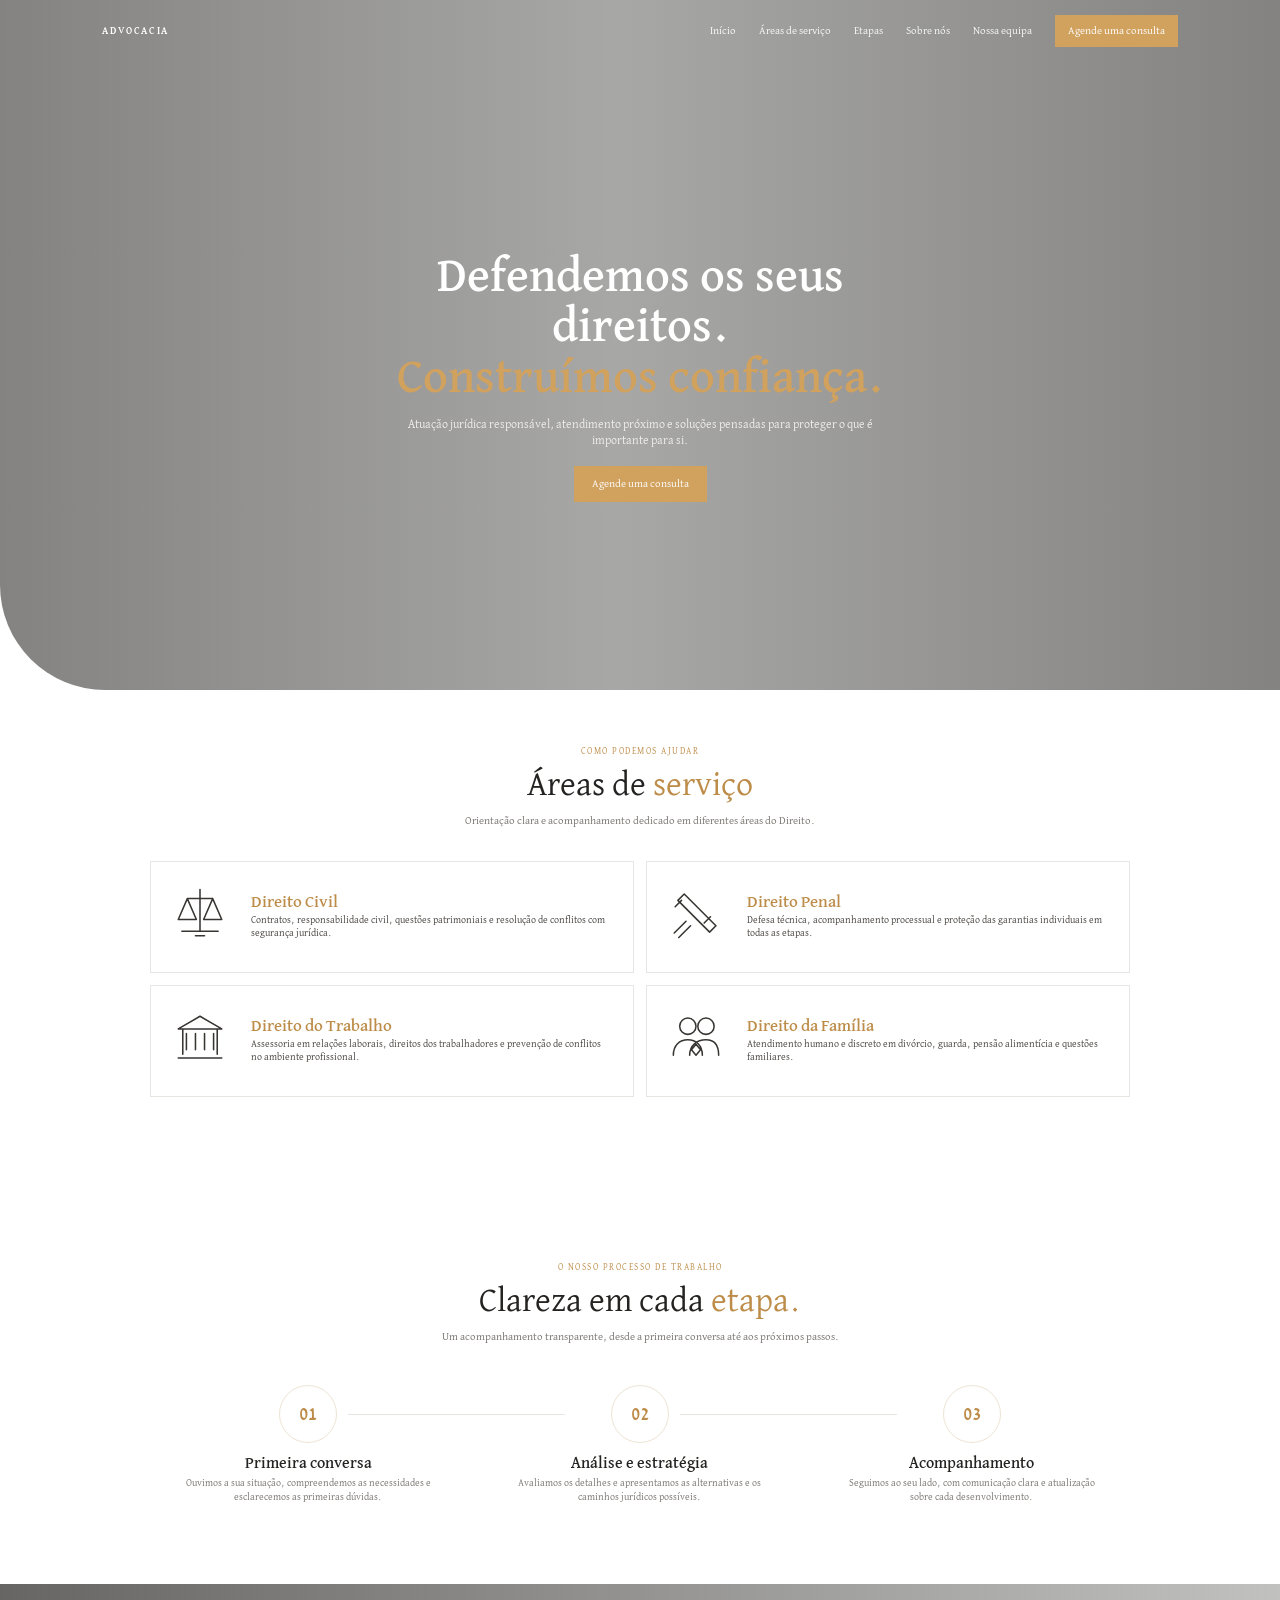
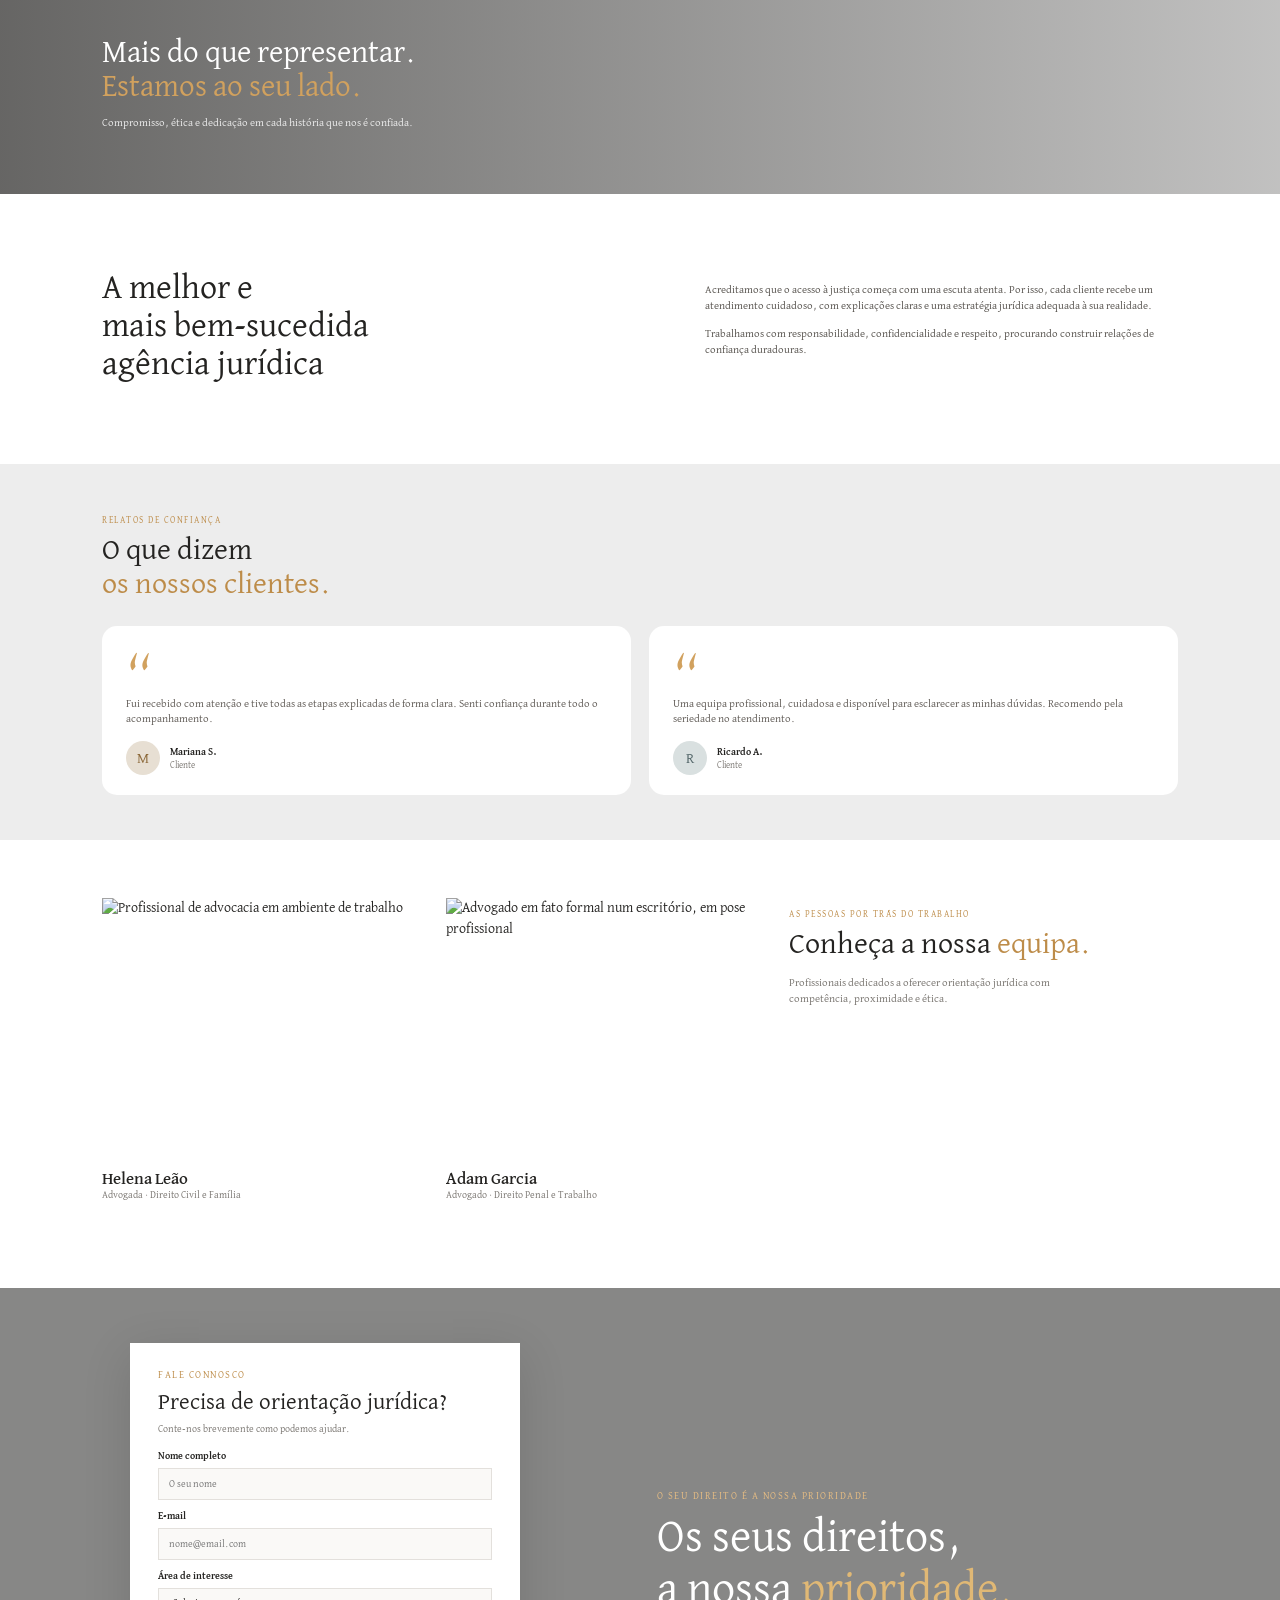
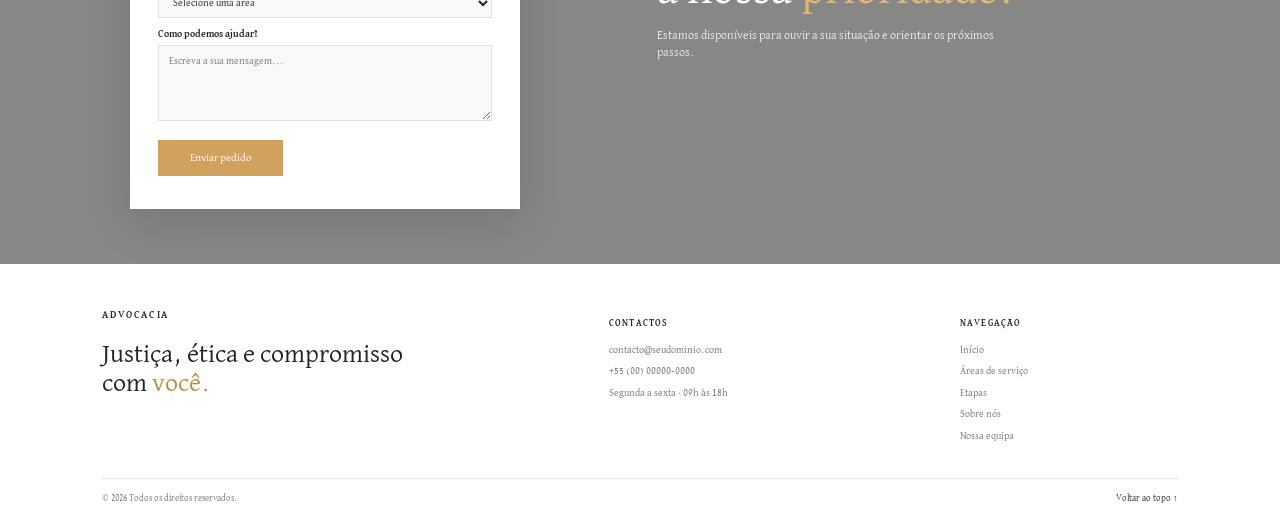
==== commit c621106a: "Remove arrow icon from send request button" ====
--- a/index.html
+++ b/index.html
@@ -97,7 +97,7 @@
           <label for="email">E-mail</label><input id="email" name="email" type="email" placeholder="nome@email.com" required>
           <label for="subject">Área de interesse</label><select id="subject" name="subject" required><option value="">Selecione uma área</option><option>Direito Civil</option><option>Direito Penal</option><option>Direito do Trabalho</option><option>Direito da Família</option><option>Outro assunto</option></select>
           <label for="message">Como podemos ajudar?</label><textarea id="message" name="message" rows="4" placeholder="Escreva a sua mensagem..." required></textarea>
-          <button class="button button-gold form-button" type="submit">Enviar pedido <span>↗</span></button>
+          <button class="button button-gold form-button" type="submit">Enviar pedido</button>
           <p class="form-feedback" id="form-feedback" role="status"></p>
         </form>
         <div class="contact-statement"><p class="eyebrow eyebrow-light">O SEU DIREITO É A NOSSA PRIORIDADE</p><h2>Os seus direitos,<br>a nossa <em>prioridade.</em></h2><p>Estamos disponíveis para ouvir a sua situação e orientar os próximos passos.</p></div>
